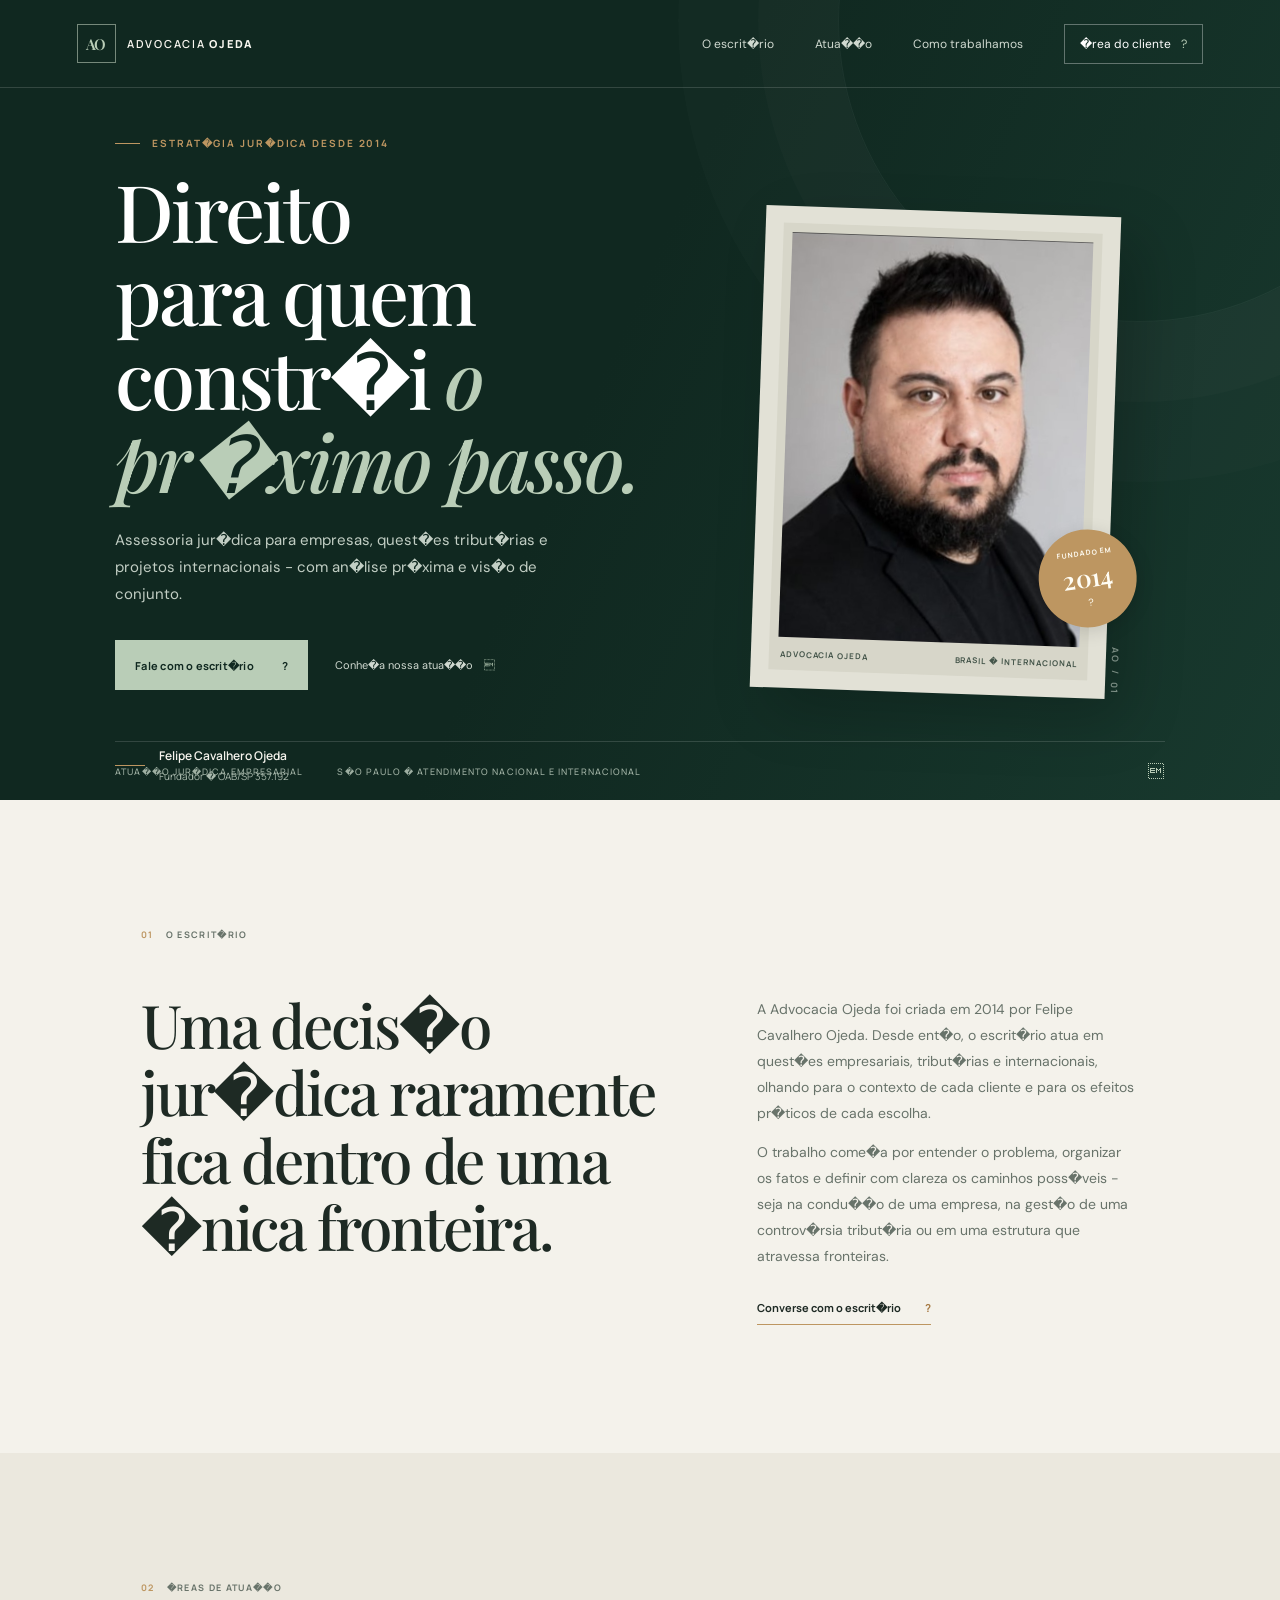
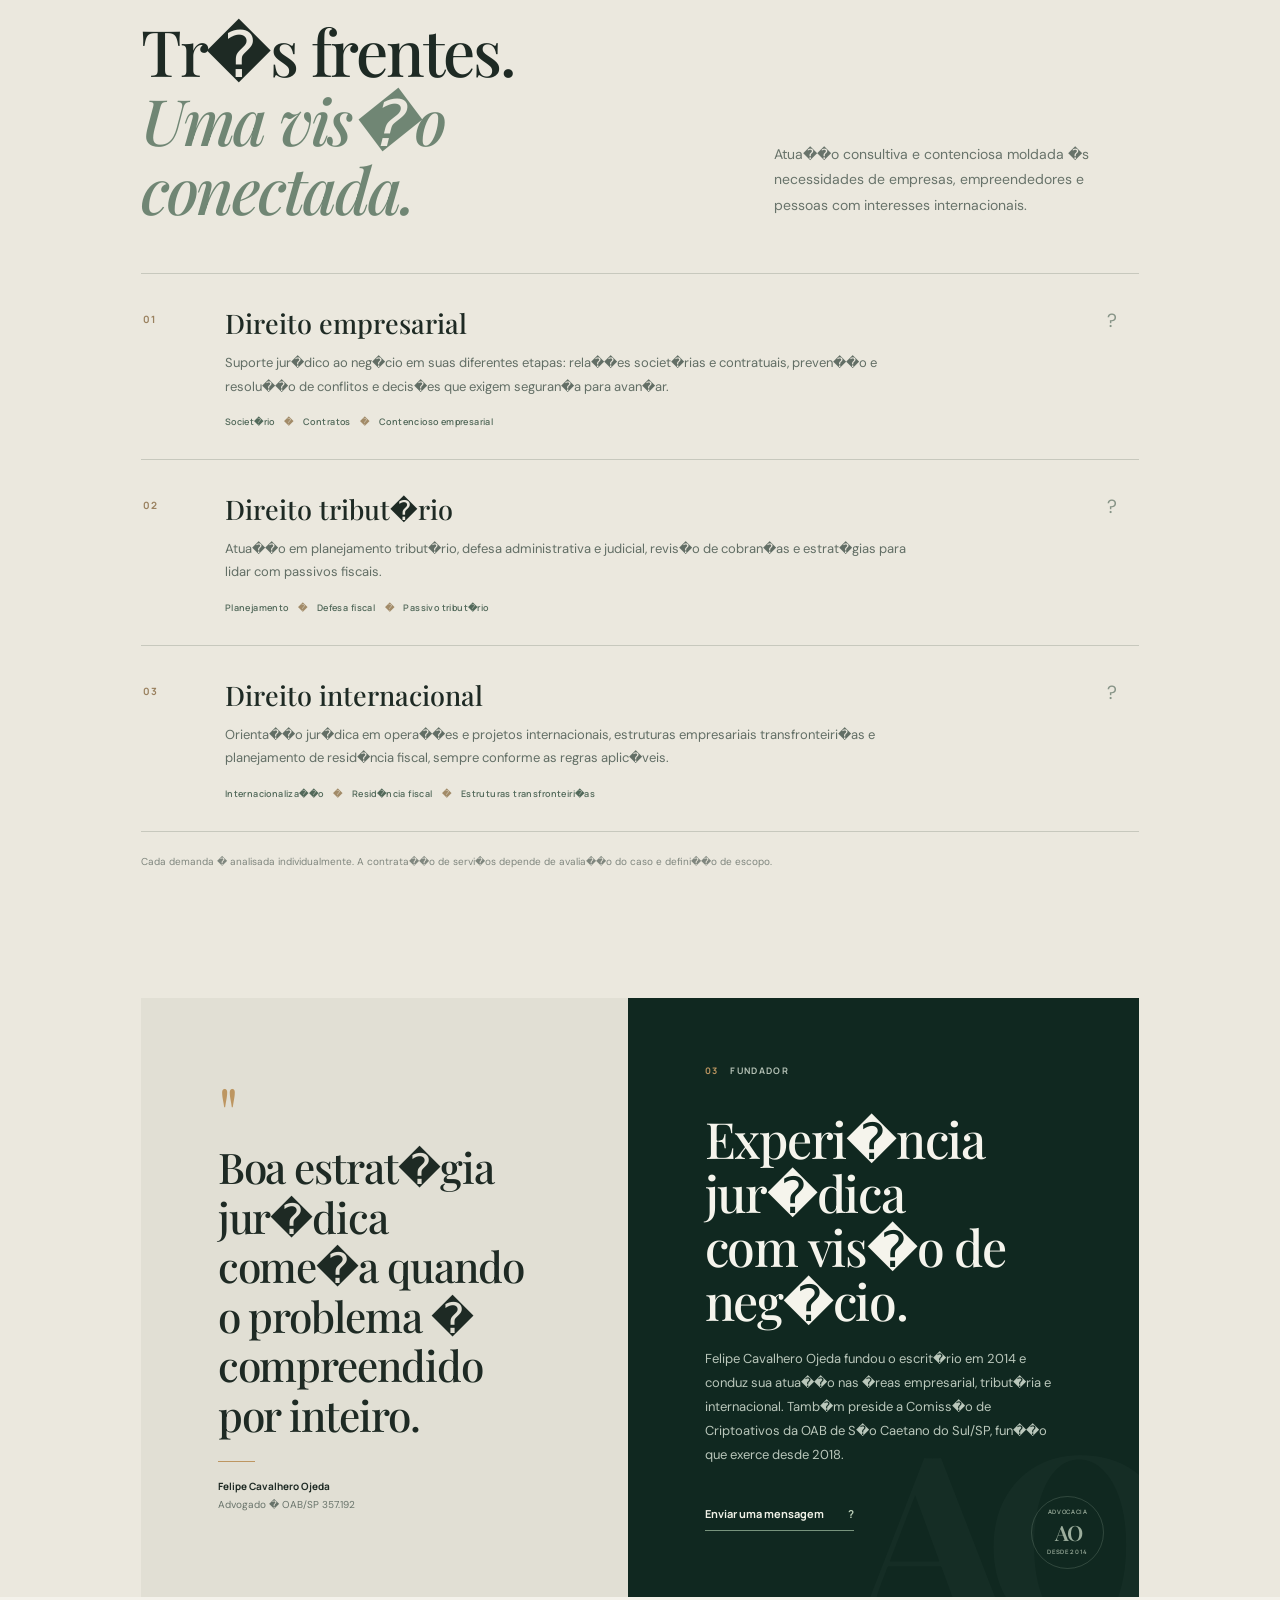
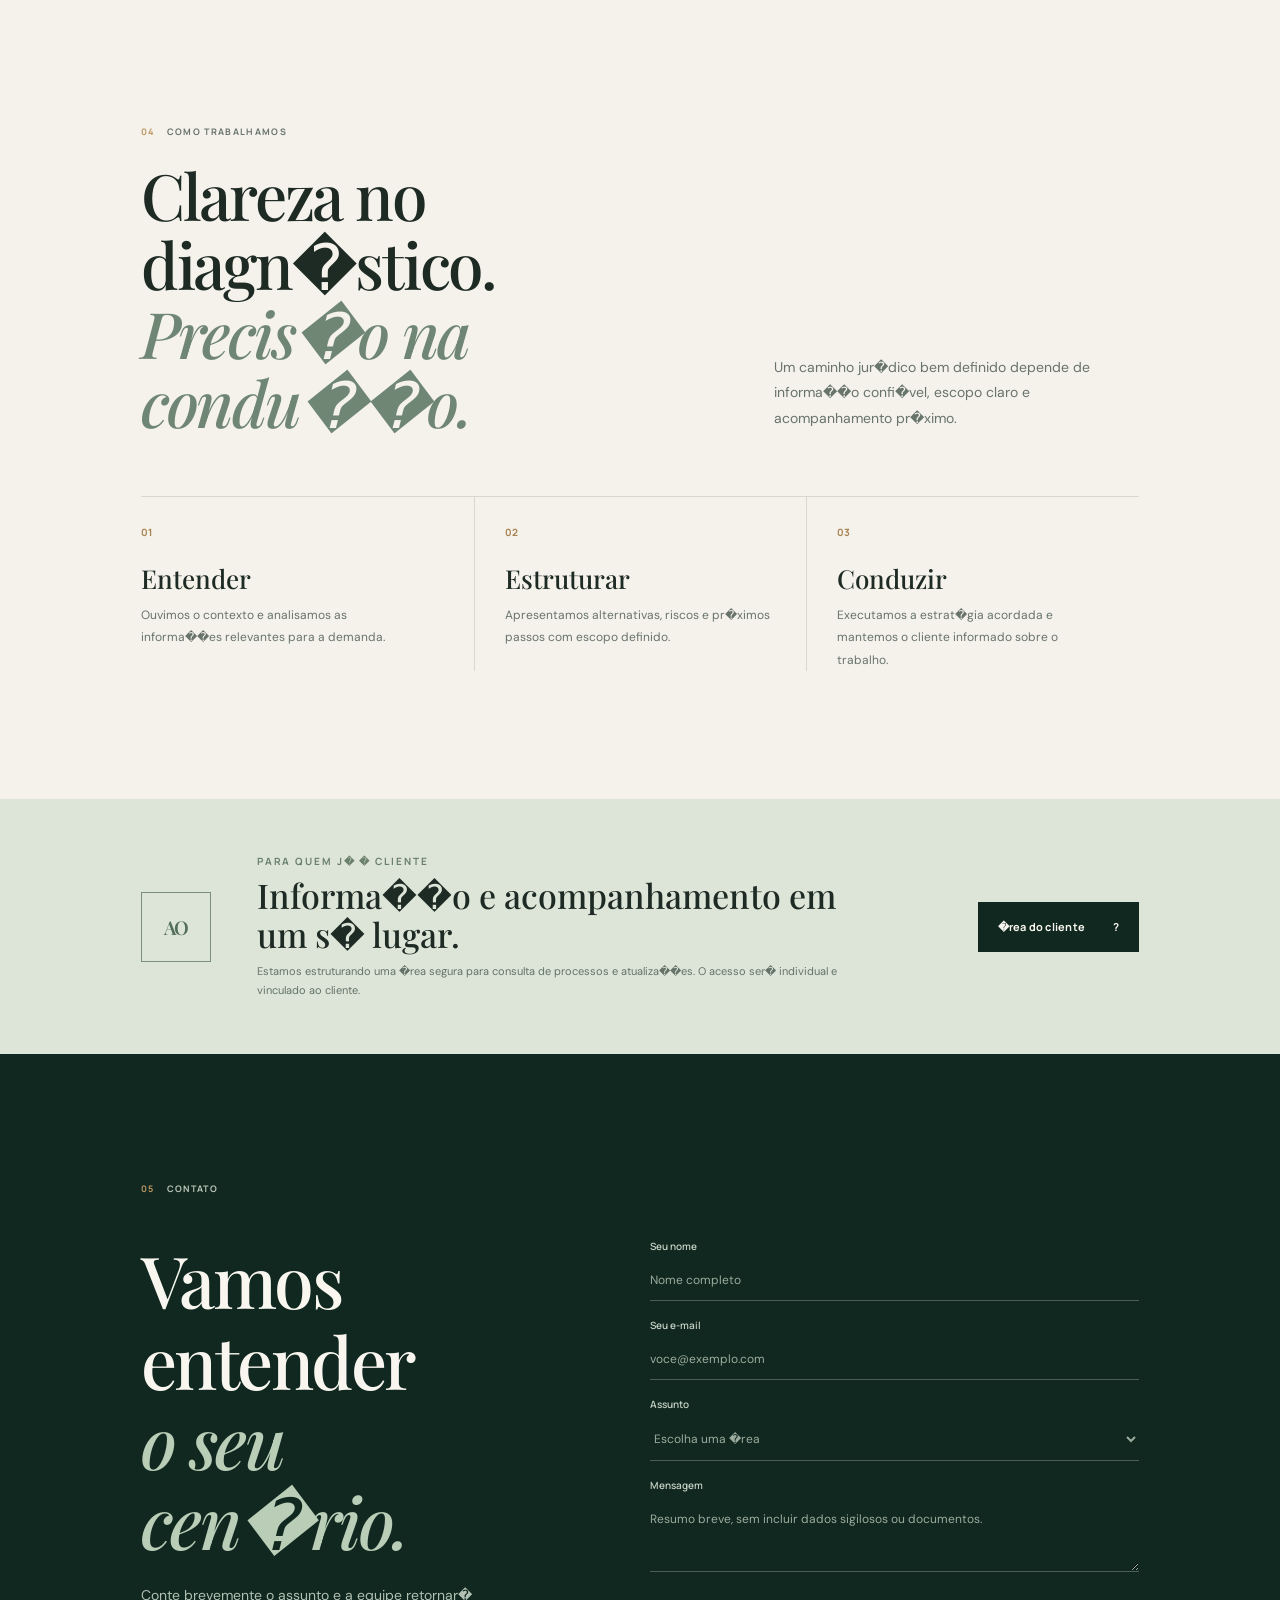
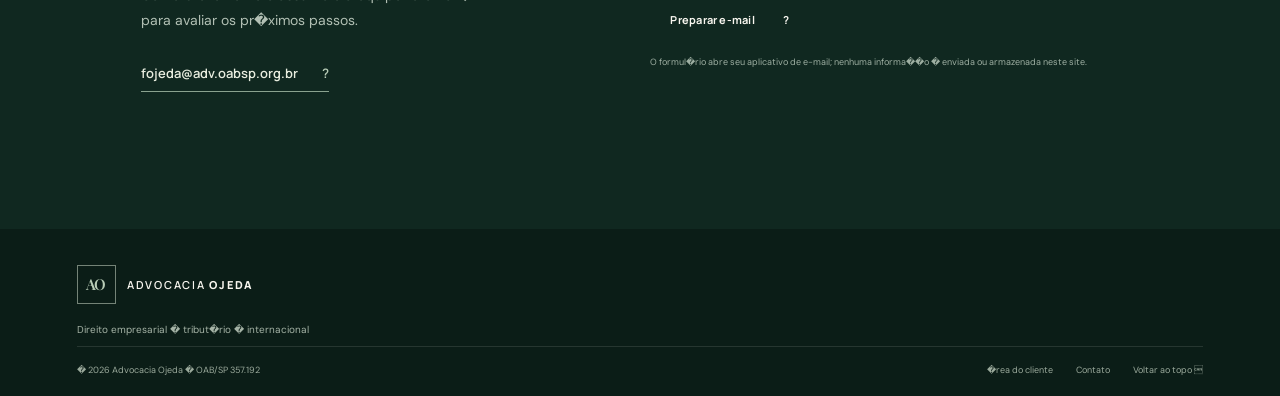
==== index.html @ 5b9ecb66 "Redesign Advocacia Ojeda website" ====
<!doctype html>
<html lang="pt-BR">
<head>
  <meta charset="utf-8">
  <meta name="viewport" content="width=device-width, initial-scale=1">
  <meta name="theme-color" content="#102820">
  <meta name="description" content="Advocacia Ojeda. Direito empresarial, tribut�rio e internacional. Escrit�rio fundado em 2014 por Felipe Cavalhero Ojeda.">
  <meta property="og:type" content="website">
  <meta property="og:title" content="Advocacia Ojeda | Direito para neg�cios e patrim�nio">
  <meta property="og:description" content="Atua��o jur�dica empresarial, tribut�ria e internacional desde 2014.">
  <title>Advocacia Ojeda | Direito para neg�cios e patrim�nio</title>
  <link rel="preconnect" href="https://fonts.googleapis.com">
  <link rel="preconnect" href="https://fonts.gstatic.com" crossorigin>
  <link href="https://fonts.googleapis.com/css2?family=DM+Sans:wght@400;500;600;700&family=Manrope:wght@400;500;600;700;800&family=Playfair+Display:wght@500;600;700&display=swap" rel="stylesheet">
  <link rel="stylesheet" href="styles.css">
</head>
<body>
  <a class="skip-link" href="#conteudo">Pular para o conte�do</a>
  <header class="site-header" id="topo">
    <a class="brand" href="#topo" aria-label="Advocacia Ojeda, in�cio">
      <span class="brand-mark" aria-hidden="true">AO</span>
      <span class="brand-name">ADVOCACIA <b>OJEDA</b></span>
    </a>
    <button class="menu-toggle" type="button" aria-expanded="false" aria-controls="menu-principal" aria-label="Abrir menu"><span></span><span></span></button>
    <nav class="main-nav" id="menu-principal" aria-label="Navega��o principal">
      <a href="#escritorio">O escrit�rio</a>
      <a href="#atuacao">Atua��o</a>
      <a href="#metodo">Como trabalhamos</a>
      <a class="nav-client" href="clientes.html">�rea do cliente <span aria-hidden="true">?</span></a>
    </nav>
  </header>

  <main id="conteudo">
    <section class="hero">
      <div class="hero-copy">
        <p class="eyebrow"><span></span> Estrat�gia jur�dica desde 2014</p>
        <h1>Direito para quem constr�i <em>o pr�ximo passo.</em></h1>
        <p class="hero-lead">Assessoria jur�dica para empresas, quest�es tribut�rias e projetos internacionais - com an�lise pr�xima e vis�o de conjunto.</p>
        <div class="hero-actions">
          <a class="button button-light" href="#contato">Fale com o escrit�rio <span aria-hidden="true">?</span></a>
          <a class="text-link" href="#atuacao">Conhe�a nossa atua��o <span aria-hidden="true"></span></a>
        </div>
        <div class="hero-signature"><span class="signature-line"></span><span>Felipe Cavalhero Ojeda <small>Fundador � OAB/SP 357.192</small></span></div>
      </div>
      <div class="hero-art" aria-label="Retrato de Felipe Cavalhero Ojeda">
        <div class="art-frame"><img src="foto.jpg" alt="Felipe Cavalhero Ojeda" fetchpriority="high"><div class="art-caption"><span>ADVOCACIA OJEDA</span><span>BRASIL � INTERNACIONAL</span></div></div>
        <div class="art-stamp" aria-hidden="true"><span>FUNDADO EM</span><strong>2014</strong><i>?</i></div>
        <div class="hero-index" aria-hidden="true">AO&nbsp; / &nbsp;01</div>
      </div>
      <div class="hero-bottom"><span>Atua��o jur�dica empresarial</span><span>S�o Paulo � Atendimento nacional e internacional</span><a href="#escritorio" aria-label="Descer para conhecer o escrit�rio"></a></div>
    </section>

    <section class="intro section" id="escritorio">
      <div class="section-kicker"><span>01</span><span>O escrit�rio</span></div>
      <div class="intro-body">
        <h2>Uma decis�o jur�dica raramente fica dentro de uma �nica fronteira.</h2>
        <div class="intro-text"><p>A Advocacia Ojeda foi criada em 2014 por Felipe Cavalhero Ojeda. Desde ent�o, o escrit�rio atua em quest�es empresariais, tribut�rias e internacionais, olhando para o contexto de cada cliente e para os efeitos pr�ticos de cada escolha.</p><p>O trabalho come�a por entender o problema, organizar os fatos e definir com clareza os caminhos poss�veis - seja na condu��o de uma empresa, na gest�o de uma controv�rsia tribut�ria ou em uma estrutura que atravessa fronteiras.</p><a class="underlined-link" href="#contato">Converse com o escrit�rio <span aria-hidden="true">?</span></a></div>
      </div>
    </section>

    <section class="practice section" id="atuacao">
      <div class="section-heading"><div><div class="section-kicker"><span>02</span><span>�reas de atua��o</span></div><h2>Tr�s frentes.<br><em>Uma vis�o conectada.</em></h2></div><p>Atua��o consultiva e contenciosa moldada �s necessidades de empresas, empreendedores e pessoas com interesses internacionais.</p></div>
      <div class="practice-list">
        <article class="practice-card"><span class="card-number">01</span><div class="card-main"><h3>Direito empresarial</h3><p>Suporte jur�dico ao neg�cio em suas diferentes etapas: rela��es societ�rias e contratuais, preven��o e resolu��o de conflitos e decis�es que exigem seguran�a para avan�ar.</p><span class="card-tags">Societ�rio <i>�</i> Contratos <i>�</i> Contencioso empresarial</span></div><span class="card-symbol" aria-hidden="true">?</span></article>
        <article class="practice-card"><span class="card-number">02</span><div class="card-main"><h3>Direito tribut�rio</h3><p>Atua��o em planejamento tribut�rio, defesa administrativa e judicial, revis�o de cobran�as e estrat�gias para lidar com passivos fiscais.</p><span class="card-tags">Planejamento <i>�</i> Defesa fiscal <i>�</i> Passivo tribut�rio</span></div><span class="card-symbol" aria-hidden="true">?</span></article>
        <article class="practice-card"><span class="card-number">03</span><div class="card-main"><h3>Direito internacional</h3><p>Orienta��o jur�dica em opera��es e projetos internacionais, estruturas empresariais transfronteiri�as e planejamento de resid�ncia fiscal, sempre conforme as regras aplic�veis.</p><span class="card-tags">Internacionaliza��o <i>�</i> Resid�ncia fiscal <i>�</i> Estruturas transfronteiri�as</span></div><span class="card-symbol" aria-hidden="true">?</span></article>
      </div>
      <p class="practice-note">Cada demanda � analisada individualmente. A contrata��o de servi�os depende de avalia��o do caso e defini��o de escopo.</p>
    </section>

    <section class="founder section" id="fundador">
      <div class="founder-grid"><div class="founder-quote"><span class="quote-mark" aria-hidden="true">"</span><blockquote>Boa estrat�gia jur�dica come�a quando o problema � compreendido por inteiro.</blockquote><span class="quote-rule"></span><p>Felipe Cavalhero Ojeda <small>Advogado � OAB/SP 357.192</small></p></div><div class="founder-info"><div class="section-kicker section-kicker-light"><span>03</span><span>Fundador</span></div><h2>Experi�ncia jur�dica<br>com vis�o de neg�cio.</h2><p>Felipe Cavalhero Ojeda fundou o escrit�rio em 2014 e conduz sua atua��o nas �reas empresarial, tribut�ria e internacional. Tamb�m preside a Comiss�o de Criptoativos da OAB de S�o Caetano do Sul/SP, fun��o que exerce desde 2018.</p><a class="underlined-link underlined-light" href="mailto:fojeda@adv.oabsp.org.br?subject=Contato%20-%20Advocacia%20Ojeda">Enviar uma mensagem <span aria-hidden="true">?</span></a><div class="founder-seal"><span>ADVOCACIA</span><b>AO</b><span>DESDE 2014</span></div></div></div>
    </section>

    <section class="approach section" id="metodo">
      <div class="section-heading approach-heading"><div><div class="section-kicker"><span>04</span><span>Como trabalhamos</span></div><h2>Clareza no diagn�stico.<br><em>Precis�o na condu��o.</em></h2></div><p>Um caminho jur�dico bem definido depende de informa��o confi�vel, escopo claro e acompanhamento pr�ximo.</p></div>
      <div class="steps"><article><span>01</span><h3>Entender</h3><p>Ouvimos o contexto e analisamos as informa��es relevantes para a demanda.</p></article><article><span>02</span><h3>Estruturar</h3><p>Apresentamos alternativas, riscos e pr�ximos passos com escopo definido.</p></article><article><span>03</span><h3>Conduzir</h3><p>Executamos a estrat�gia acordada e mantemos o cliente informado sobre o trabalho.</p></article></div>
    </section>

    <section class="client-band"><div class="client-band-mark" aria-hidden="true">AO</div><div><p class="eyebrow">Para quem j� � cliente</p><h2>Informa��o e acompanhamento em um s� lugar.</h2><p>Estamos estruturando uma �rea segura para consulta de processos e atualiza��es. O acesso ser� individual e vinculado ao cliente.</p></div><a class="button button-dark" href="clientes.html">�rea do cliente <span aria-hidden="true">?</span></a></section>

    <section class="contact section" id="contato">
      <div class="section-kicker"><span>05</span><span>Contato</span></div>
      <div class="contact-grid"><div><h2>Vamos entender<br><em>o seu cen�rio.</em></h2><p>Conte brevemente o assunto e a equipe retornar� para avaliar os pr�ximos passos.</p><a class="contact-email" href="mailto:fojeda@adv.oabsp.org.br">fojeda@adv.oabsp.org.br <span aria-hidden="true">?</span></a></div><form class="contact-form" id="contact-form"><label>Seu nome<input name="name" autocomplete="name" required placeholder="Nome completo"></label><label>Seu e-mail<input name="email" type="email" autocomplete="email" required placeholder="voce@exemplo.com"></label><label>Assunto<select name="subject" required><option value="" selected disabled>Escolha uma �rea</option><option>Direito empresarial</option><option>Direito tribut�rio</option><option>Direito internacional</option><option>Outro assunto</option></select></label><label>Mensagem<textarea name="message" rows="3" placeholder="Resumo breve, sem incluir dados sigilosos ou documentos."></textarea></label><button class="button button-dark" type="submit">Preparar e-mail <span aria-hidden="true">?</span></button><p class="form-note">O formul�rio abre seu aplicativo de e-mail; nenhuma informa��o � enviada ou armazenada neste site.</p><p class="form-feedback" id="form-feedback" role="status" aria-live="polite"></p></form></div>
    </section>
  </main>

  <footer class="site-footer"><a class="brand brand-footer" href="#topo"><span class="brand-mark" aria-hidden="true">AO</span><span class="brand-name">ADVOCACIA <b>OJEDA</b></span></a><p>Direito empresarial � tribut�rio � internacional</p><div class="footer-bottom"><span>� <span id="year">2026</span> Advocacia Ojeda � OAB/SP 357.192</span><a href="clientes.html">�rea do cliente</a><a href="mailto:fojeda@adv.oabsp.org.br">Contato</a><a href="#topo">Voltar ao topo </a></div></footer>
  <script src="script.js" defer></script>
</body>
</html>
---- styles.css ----
:root{--forest:#102820;--forest-2:#183c31;--mint:#b9cdb7;--paper:#f4f2eb;--cream:#ebe8de;--white:#fffefa;--ink:#1e2a24;--muted:#68736a;--line:#d8d8cc;--gold:#bd9661;--serif:"Playfair Display",Georgia,serif;--sans:"DM Sans",Arial,sans-serif;--display:Manrope,"DM Sans",Arial,sans-serif}*{box-sizing:border-box}html{scroll-behavior:smooth;scroll-padding-top:90px}body{margin:0;background:var(--paper);color:var(--ink);font-family:var(--sans);-webkit-font-smoothing:antialiased}a{color:inherit}.skip-link{position:absolute;left:-10000px;top:10px;background:#fff;padding:12px;z-index:20}.skip-link:focus{left:10px}.site-header{position:absolute;z-index:10;top:0;left:0;width:100%;height:88px;padding:0 clamp(22px,6vw,90px);display:flex;align-items:center;justify-content:space-between;color:#fff;border-bottom:1px solid #ffffff25}.brand{display:inline-flex;align-items:center;gap:11px;text-decoration:none}.brand-mark{width:39px;height:39px;display:grid;place-items:center;border:1px solid #d0ddcb88;color:var(--mint);font:600 15px var(--serif);letter-spacing:-2px;padding-right:2px}.brand-name{font:600 11px var(--display);letter-spacing:.16em;color:#f8f6ef}.brand-name b{font-weight:800}.main-nav{display:flex;align-items:center;gap:clamp(19px,3.2vw,48px);font-size:12px;color:#d0d9d0}.main-nav a{text-decoration:none;transition:color .2s}.main-nav a:hover{color:#fff}.main-nav .nav-client{border:1px solid #ffffff55;padding:11px 15px;color:#fff}.nav-client span{margin-left:7px;color:var(--mint)}.menu-toggle{display:none}.hero{position:relative;min-height:min(800px,100svh);height:760px;max-height:900px;display:grid;grid-template-columns:minmax(0,1.08fr) minmax(320px,.92fr);align-items:center;gap:4vw;padding:120px clamp(22px,9vw,145px) 94px;background:var(--forest);color:#fff;overflow:hidden}.hero:before{content:"";position:absolute;inset:0;background:linear-gradient(114deg,#102820 0%,#102820 47%,#18392e 100%)}.hero:after{content:"";position:absolute;width:600px;height:600px;right:-160px;top:-280px;border:1px solid #ffffff0d;border-radius:50%;box-shadow:0 0 0 80px #ffffff04,0 0 0 160px #ffffff03}.hero-copy,.hero-art{position:relative;z-index:1}.hero-copy{max-width:650px;padding-top:16px}.eyebrow{margin:0 0 19px;color:var(--gold);font:700 10px var(--display);letter-spacing:.19em;text-transform:uppercase}.hero .eyebrow{display:flex;align-items:center;gap:12px}.hero .eyebrow span{width:25px;height:1px;background:var(--gold)}h1,h2,h3,p{margin-top:0}.hero h1{max-width:720px;margin-bottom:25px;font:500 clamp(48px,6.2vw,84px)/1.05 var(--serif);letter-spacing:-.035em;text-wrap:balance}.hero h1 em,.section-heading h2 em,.contact h2 em{color:var(--mint);font-weight:500}.hero-lead{max-width:475px;color:#c2cec4;font-size:15px;line-height:1.8}.hero-actions{display:flex;align-items:center;gap:27px;margin-top:32px}.button{display:inline-flex;align-items:center;justify-content:center;gap:28px;min-height:50px;padding:0 20px;border:0;text-decoration:none;font:700 11px var(--display);letter-spacing:.02em;transition:transform .2s,background .2s}.button:hover{transform:translateY(-2px)}.button-light{background:var(--mint);color:var(--forest)}.button-light:hover{background:#d0decc}.text-link{font-size:11px;text-decoration:none;color:#d0d9d0}.text-link span{margin-left:8px;color:var(--mint)}.hero-signature{display:flex;align-items:center;gap:14px;margin-top:57px;color:#f7f5ee;font:600 12px var(--display)}.signature-line{width:30px;height:1px;background:var(--gold)}.hero-signature small{display:block;margin-top:5px;color:#aab9ad;font-size:10px;font-weight:400}.hero-art{justify-self:center;width:min(100%,355px);padding:17px 18px 18px;background:#e2e1d6;transform:rotate(2deg);box-shadow:20px 22px 60px #0003}.art-frame{position:relative;background:#d7d6c9;padding:9px}.art-frame img{display:block;width:100%;height:405px;object-fit:cover;object-position:center top;filter:saturate(.75)}.art-caption{display:flex;justify-content:space-between;gap:10px;padding:11px 2px 2px;color:#44554a;font:700 8px var(--display);letter-spacing:.12em}.art-stamp{position:absolute;right:-28px;bottom:71px;width:98px;height:98px;display:flex;flex-direction:column;justify-content:center;align-items:center;gap:3px;background:var(--gold);color:#fffdf4;border-radius:50%;transform:rotate(-10deg);box-shadow:0 4px 18px #0002}.art-stamp span{font:700 7px var(--display);letter-spacing:.14em}.art-stamp strong{font:600 25px var(--serif)}.art-stamp i{font-style:normal;font-size:10px}.hero-index{position:absolute;bottom:22px;right:-33px;color:#d6dfd588;font:700 9px var(--display);letter-spacing:.15em;transform:rotate(90deg)}.hero-bottom{position:absolute;bottom:0;left:clamp(22px,9vw,145px);right:clamp(22px,9vw,145px);height:59px;display:flex;align-items:center;gap:34px;border-top:1px solid #ffffff24;color:#9eafa2;font:500 9px var(--display);letter-spacing:.12em;text-transform:uppercase}.hero-bottom a{margin-left:auto;color:var(--mint);font-size:16px;text-decoration:none}.section{padding:clamp(76px,10vw,145px) clamp(22px,11vw,175px)}.intro{background:var(--paper)}.section-kicker{display:flex;align-items:center;gap:12px;color:var(--muted);font:700 9px var(--display);letter-spacing:.15em;text-transform:uppercase}.section-kicker span:first-child{color:var(--gold)}.intro-body{display:grid;grid-template-columns:1.15fr .85fr;gap:10%;margin-top:50px}.intro h2,.contact h2{max-width:630px;margin:0;font:500 clamp(38px,4.7vw,62px)/1.12 var(--serif);letter-spacing:-.035em}.intro-text{padding-top:6px}.intro-text p,.section-heading>p,.founder-info>p,.approach .steps p,.contact-grid>div>p{color:var(--muted);font-size:14px;line-height:1.85}.underlined-link{display:inline-flex;gap:24px;align-items:center;margin-top:16px;padding-bottom:9px;border-bottom:1px solid var(--gold);font:700 11px var(--display);text-decoration:none}.underlined-link span{color:#a67a43}.practice{background:var(--cream)}.section-heading{display:flex;justify-content:space-between;align-items:end;gap:50px;margin-bottom:50px}.section-heading h2{margin:22px 0 0;font:500 clamp(42px,5vw,68px)/1.08 var(--serif);letter-spacing:-.035em}.section-heading h2 em{color:#708674}.section-heading>p{max-width:365px;margin:0 0 4px}.practice-list{border-top:1px solid #c7c8bd}.practice-card{display:grid;grid-template-columns:60px minmax(0,1fr) 30px;align-items:start;gap:22px;padding:31px 2px;border-bottom:1px solid #c7c8bd}.card-number{padding-top:7px;color:#9a815f;font:700 10px var(--display);letter-spacing:.08em}.card-main h3{margin:0 0 10px;font:500 27px var(--serif)}.card-main p{max-width:690px;margin:0;color:#626e65;font-size:13px;line-height:1.8}.card-tags{display:block;margin-top:17px;color:#52695a;font:600 9px var(--display);letter-spacing:.045em}.card-tags i{margin:0 7px;color:#a28b68;font-style:normal}.card-symbol{padding-top:3px;color:#879487;font-size:19px}.practice-note{margin:22px 0 0;color:#7f867e;font-size:10px;line-height:1.6}.founder{padding-top:0;padding-bottom:0;background:var(--cream)}.founder-grid{display:grid;grid-template-columns:1fr 1.05fr;min-height:530px;background:var(--forest)}.founder-quote{position:relative;display:flex;flex-direction:column;justify-content:center;padding:72px clamp(30px,6vw,95px);background:#e1dfd4}.quote-mark{height:45px;color:var(--gold);font:70px/.8 var(--serif)}.founder-quote blockquote{max-width:450px;margin:14px 0 22px;font:500 clamp(28px,3.3vw,44px)/1.17 var(--serif);letter-spacing:-.025em}.quote-rule{width:37px;height:1px;background:var(--gold);margin-bottom:17px}.founder-quote p{margin:0;font:700 10px var(--display)}.founder-quote small{display:block;margin-top:5px;color:var(--muted);font:400 10px var(--sans)}.founder-info{position:relative;overflow:hidden;padding:66px clamp(30px,6vw,83px);color:#f5f4ec}.founder-info:after{content:"AO";position:absolute;right:-8px;bottom:-96px;color:#ffffff06;font:700 245px var(--serif);letter-spacing:-.12em}.section-kicker-light{color:#b3c0b4}.founder-info h2{position:relative;z-index:1;margin:35px 0 19px;font:500 clamp(34px,4vw,50px)/1.08 var(--serif);letter-spacing:-.025em}.founder-info>p{position:relative;z-index:1;max-width:430px;margin-bottom:23px;color:#bac7bb;font-size:13px}.underlined-light{position:relative;z-index:1;color:#f1f2e8;border-bottom-color:#78947d}.underlined-light span{color:var(--mint)}.founder-seal{position:absolute;right:35px;bottom:28px;z-index:1;width:73px;height:73px;border:1px solid #b4c5b333;border-radius:50%;display:flex;flex-direction:column;justify-content:center;align-items:center;gap:2px;color:#9cae9d;font:600 6px var(--display);letter-spacing:.11em}.founder-seal b{font:600 21px var(--serif);letter-spacing:-2px}.approach{background:var(--paper)}.approach-heading{margin-bottom:60px}.steps{display:grid;grid-template-columns:repeat(3,1fr);border-top:1px solid var(--line)}.steps article{padding:23px 30px 0 0}.steps article+article{padding-left:30px;border-left:1px solid var(--line)}.steps article>span{color:#a7814e;font:700 10px var(--display)}.steps h3{margin:20px 0 8px;font:500 26px var(--serif)}.steps p{max-width:270px;margin:0;font-size:12px!important}.client-band{display:grid;grid-template-columns:88px 1fr auto;align-items:center;gap:28px;padding:55px clamp(22px,11vw,175px);background:#dce5d8}.client-band-mark{width:70px;height:70px;display:grid;place-items:center;border:1px solid #78907b;color:#526d58;font:600 19px var(--serif);letter-spacing:-2px}.client-band .eyebrow{margin-bottom:8px;color:#6b806c}.client-band h2{max-width:620px;margin:0 0 8px;font:500 clamp(23px,3vw,34px)/1.15 var(--serif)}.client-band>div:nth-child(2)>p:last-child{max-width:620px;margin:0;color:#647268;font-size:11px;line-height:1.7}.button-dark{background:var(--forest);color:#f8f6ef}.button-dark:hover{background:#234536}.contact{background:var(--forest);color:#f8f6ef}.contact>.section-kicker{color:#bdc7ba}.contact-grid{display:grid;grid-template-columns:.9fr 1.1fr;gap:11%;margin-top:44px}.contact h2{font-size:clamp(46px,5.6vw,72px)}.contact h2 em{color:var(--mint)}.contact-grid>div>p{max-width:340px;margin:22px 0 28px;color:#b2c0b4}.contact-email{display:inline-flex;align-items:center;gap:24px;padding-bottom:9px;border-bottom:1px solid #8aa28f;color:#e8eddf;font:600 13px var(--display);text-decoration:none}.contact-email span{color:var(--mint)}.contact-form{display:flex;flex-direction:column;gap:17px}.contact-form label{display:grid;gap:7px;color:#c5d0c4;font:600 10px var(--display)}.contact-form input,.contact-form select,.contact-form textarea{width:100%;padding:12px 0;border:0;border-bottom:1px solid #ffffff40;border-radius:0;outline:0;background:transparent;color:#fff;font:400 12px var(--sans)}.contact-form input:focus,.contact-form select:focus,.contact-form textarea:focus{border-bottom-color:var(--mint)}.contact-form input::placeholder,.contact-form textarea::placeholder{color:#9bac9e}.contact-form select{color:#9bac9e}.contact-form select option{background:var(--forest);color:#fff}.contact-form textarea{resize:vertical}.contact-form .button{align-self:start;margin-top:5px}.form-note{max-width:440px;margin:-6px 0 0;color:#9eafa2;font-size:9px;line-height:1.6}.form-feedback{min-height:14px;margin:0;color:var(--mint);font-size:10px}.site-footer{padding:36px clamp(22px,6vw,90px) 20px;background:#0b1d17;color:#d4ddd3}.brand-footer{margin-bottom:19px}.site-footer>p{color:#a5b3a6;font-size:10px}.footer-bottom{display:flex;flex-wrap:wrap;gap:23px;padding-top:17px;border-top:1px solid #ffffff1c;color:#9baa9c;font-size:9px}.footer-bottom span{margin-right:auto}.footer-bottom a{text-decoration:none}.footer-bottom a:hover{color:#fff}.portal-page{min-height:100vh;background:var(--paper)}.portal-header{position:relative;background:var(--forest);border:0}.portal-back{color:#d8e1d6;font-size:11px;text-decoration:none}.portal-main{min-height:calc(100vh - 88px);display:flex;flex-direction:column;align-items:center;justify-content:center;padding:50px 20px 28px}.portal-card{width:min(100%,570px);padding:clamp(28px,6vw,56px);background:var(--white);border:1px solid var(--line);box-shadow:0 20px 55px #1b2b1e0c}.portal-emblem{width:47px;height:47px;display:grid;place-items:center;margin-bottom:34px;background:var(--forest);color:var(--mint);font:600 16px var(--serif);letter-spacing:-2px}.portal-card .eyebrow{margin-bottom:10px}.portal-card h1{margin:0 0 14px;font:500 clamp(37px,5vw,53px)/1.1 var(--serif);letter-spacing:-.03em}.portal-lead{margin:0;color:var(--muted);font-size:13px;line-height:1.8}.portal-status{display:flex;gap:14px;margin:28px 0 24px;padding:18px;background:#eef1e8}.status-dot{flex:none;width:9px;height:9px;margin-top:4px;border-radius:50%;background:#859a72}.portal-status strong{font:700 11px var(--display)}.portal-status p{margin:6px 0 0;color:#69766b;font-size:11px;line-height:1.65}.portal-contact{width:100%}.portal-privacy{margin:18px 0 0;color:#798278;font-size:10px;line-height:1.65}.portal-footer{margin:22px 0 0;color:#7b857d;font-size:10px}.portal-footer span{padding:0 6px;color:#ad8d61}
@media(max-width:900px){.hero{grid-template-columns:1.1fr .9fr;padding-left:7vw;padding-right:7vw}.hero-bottom{left:7vw;right:7vw}.hero-art{width:min(100%,310px)}.art-frame img{height:355px}.section{padding-left:8vw;padding-right:8vw}.client-band{padding-left:8vw;padding-right:8vw;grid-template-columns:65px 1fr auto;gap:20px}.client-band-mark{width:56px;height:56px}.founder-grid{grid-template-columns:1fr 1fr}.contact-grid{gap:7%}}
@media(max-width:650px){.site-header{height:72px;padding:0 21px}.brand-mark{width:35px;height:35px}.brand-name{font-size:10px}.menu-toggle{display:flex;width:42px;height:42px;flex-direction:column;justify-content:center;gap:6px;align-items:center;border:1px solid #ffffff50;background:transparent}.menu-toggle span{width:16px;height:1px;background:#f7f5ef}.main-nav{position:absolute;top:72px;left:0;right:0;display:none;flex-direction:column;align-items:stretch;gap:0;padding:8px 21px 18px;background:var(--forest);border-top:1px solid #ffffff1a}.main-nav.is-open{display:flex}.main-nav a{padding:13px 0}.main-nav .nav-client{margin-top:5px;padding:12px}.hero{height:auto;min-height:0;grid-template-columns:1fr;padding:117px 24px 84px;gap:45px}.hero h1{font-size:clamp(48px,13vw,70px)}.hero-lead{font-size:14px}.hero-actions{flex-wrap:wrap;gap:18px}.hero-signature{margin-top:35px}.hero-art{width:min(77%,310px);justify-self:center;margin:0 16px 0 0}.art-frame img{height:350px}.art-stamp{right:-28px;width:83px;height:83px}.hero-index{right:-27px}.hero-bottom{left:24px;right:24px;height:49px;gap:10px;font-size:7px;letter-spacing:.08em}.hero-bottom span:nth-child(2){margin-left:auto;text-align:right;max-width:145px}.section{padding:76px 24px}.intro-body{grid-template-columns:1fr;gap:23px;margin-top:32px}.intro h2,.contact h2{font-size:45px}.section-heading{display:block;margin-bottom:33px}.section-heading h2{font-size:48px}.section-heading>p{margin-top:20px;font-size:13px}.practice-card{grid-template-columns:28px minmax(0,1fr) 18px;gap:11px;padding:25px 0}.card-main h3{font-size:23px}.card-main p{font-size:12px}.card-tags{font-size:8px;line-height:1.8}.founder{padding:0}.founder-grid{grid-template-columns:1fr}.founder-quote{min-height:340px;padding:50px 34px}.founder-info{min-height:365px;padding:48px 34px}.founder-info h2{margin-top:28px;font-size:42px}.approach-heading{margin-bottom:35px}.steps{grid-template-columns:1fr}.steps article,.steps article+article{padding:18px 0 20px;border-left:0;border-bottom:1px solid var(--line)}.steps h3{margin:9px 0 6px;font-size:24px}.steps p{max-width:none}.client-band{grid-template-columns:48px 1fr;padding:32px 24px;gap:16px}.client-band-mark{width:44px;height:44px;font-size:14px}.client-band h2{font-size:26px}.client-band>div:nth-child(2)>p:last-child{font-size:10px}.client-band>.button{grid-column:1/-1;justify-self:start;margin-left:64px}.contact-grid{grid-template-columns:1fr;gap:40px;margin-top:33px}.contact h2{font-size:54px}.footer-bottom{gap:15px}.footer-bottom span{width:100%}.portal-header{padding:0 20px}.portal-main{min-height:calc(100vh - 72px);padding:38px 18px 20px}.portal-card{padding:30px 24px}.portal-footer{text-align:center;font-size:9px}}
@media(prefers-reduced-motion:reduce){html{scroll-behavior:auto}*,*:before,*:after{transition:none!important}}
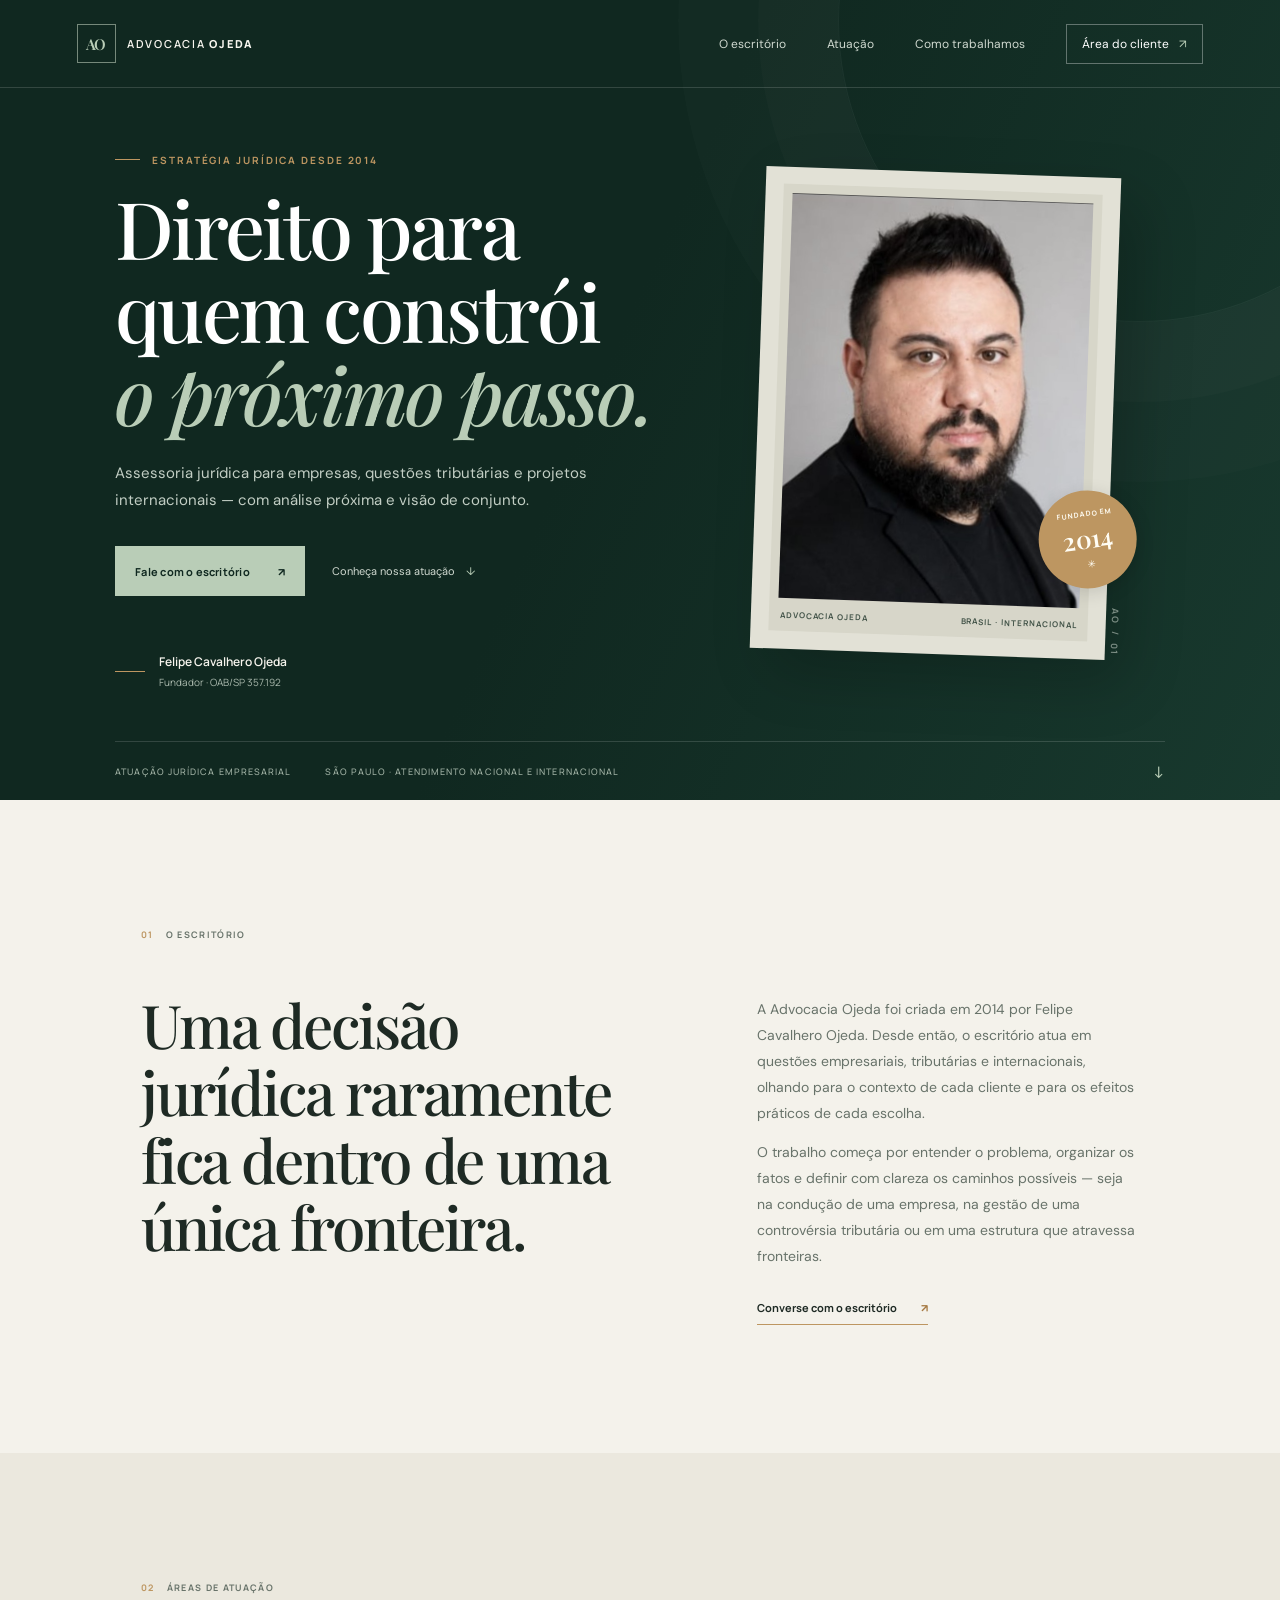
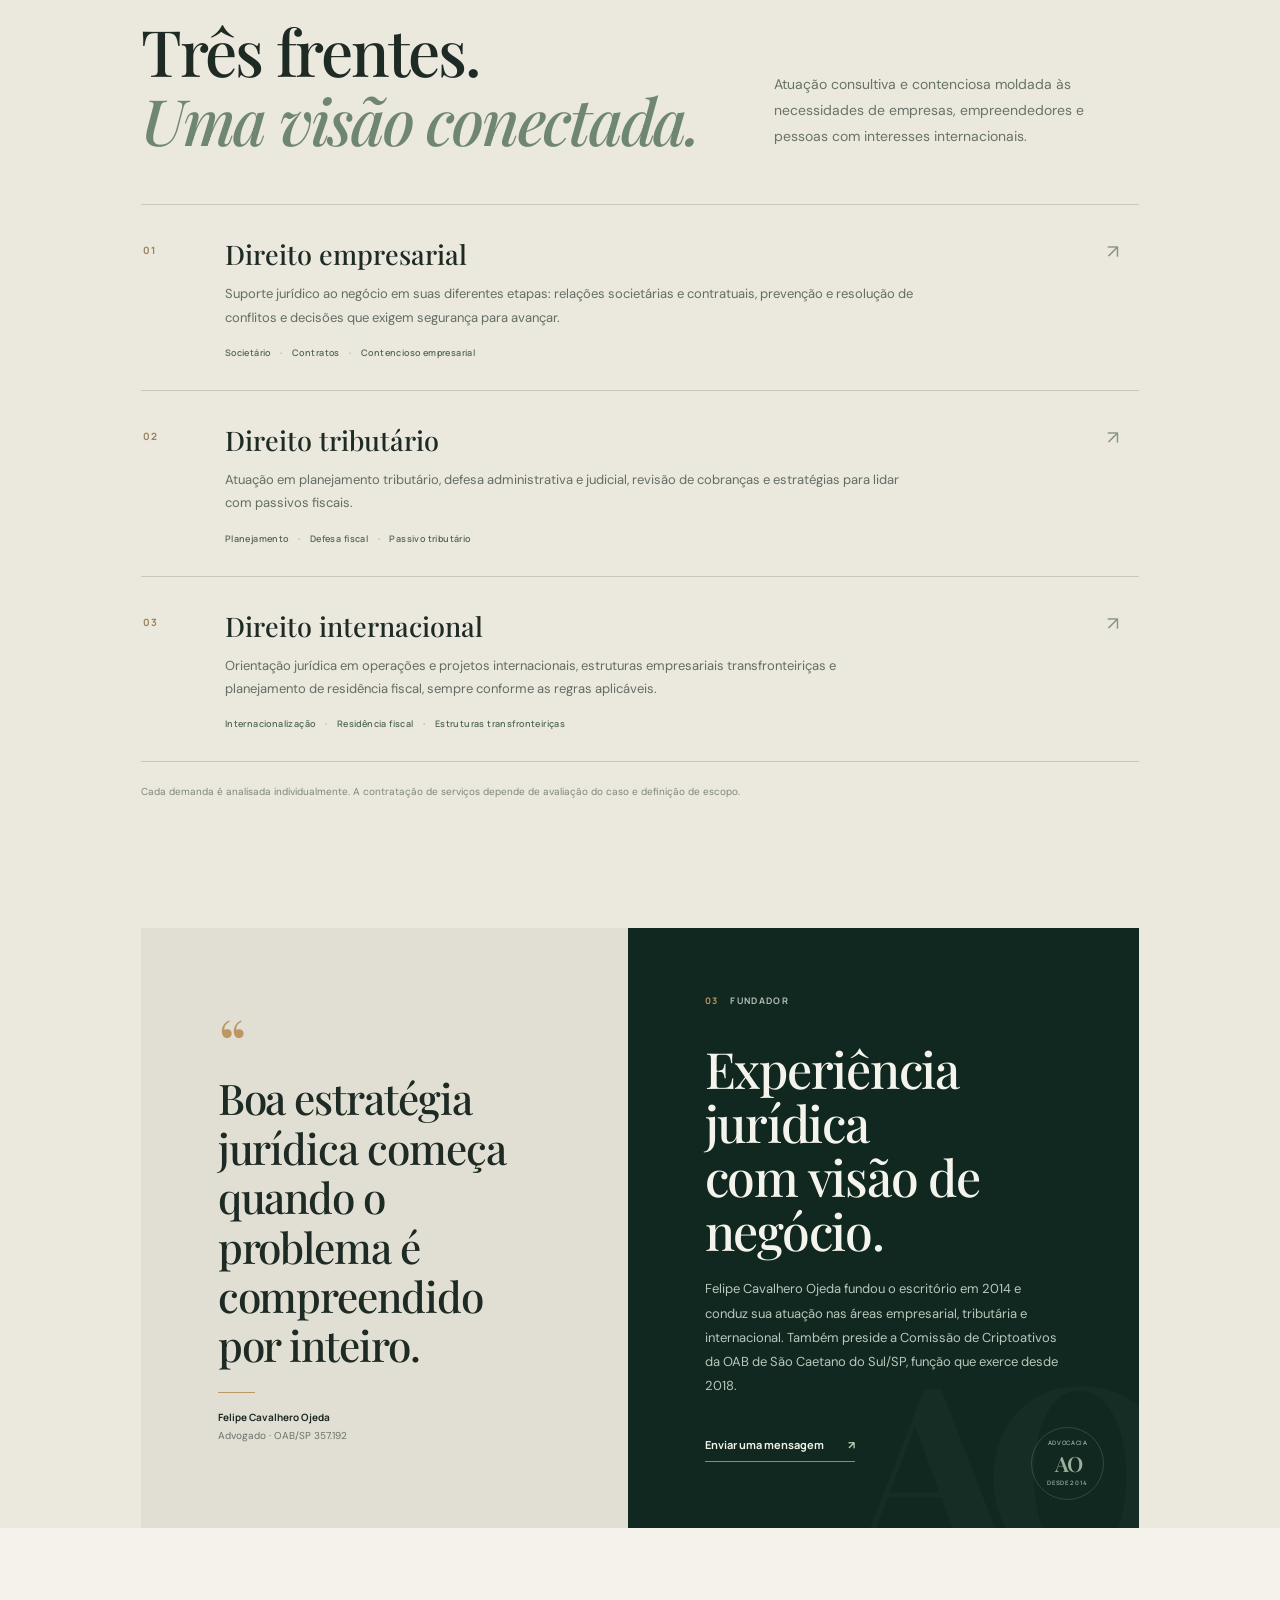
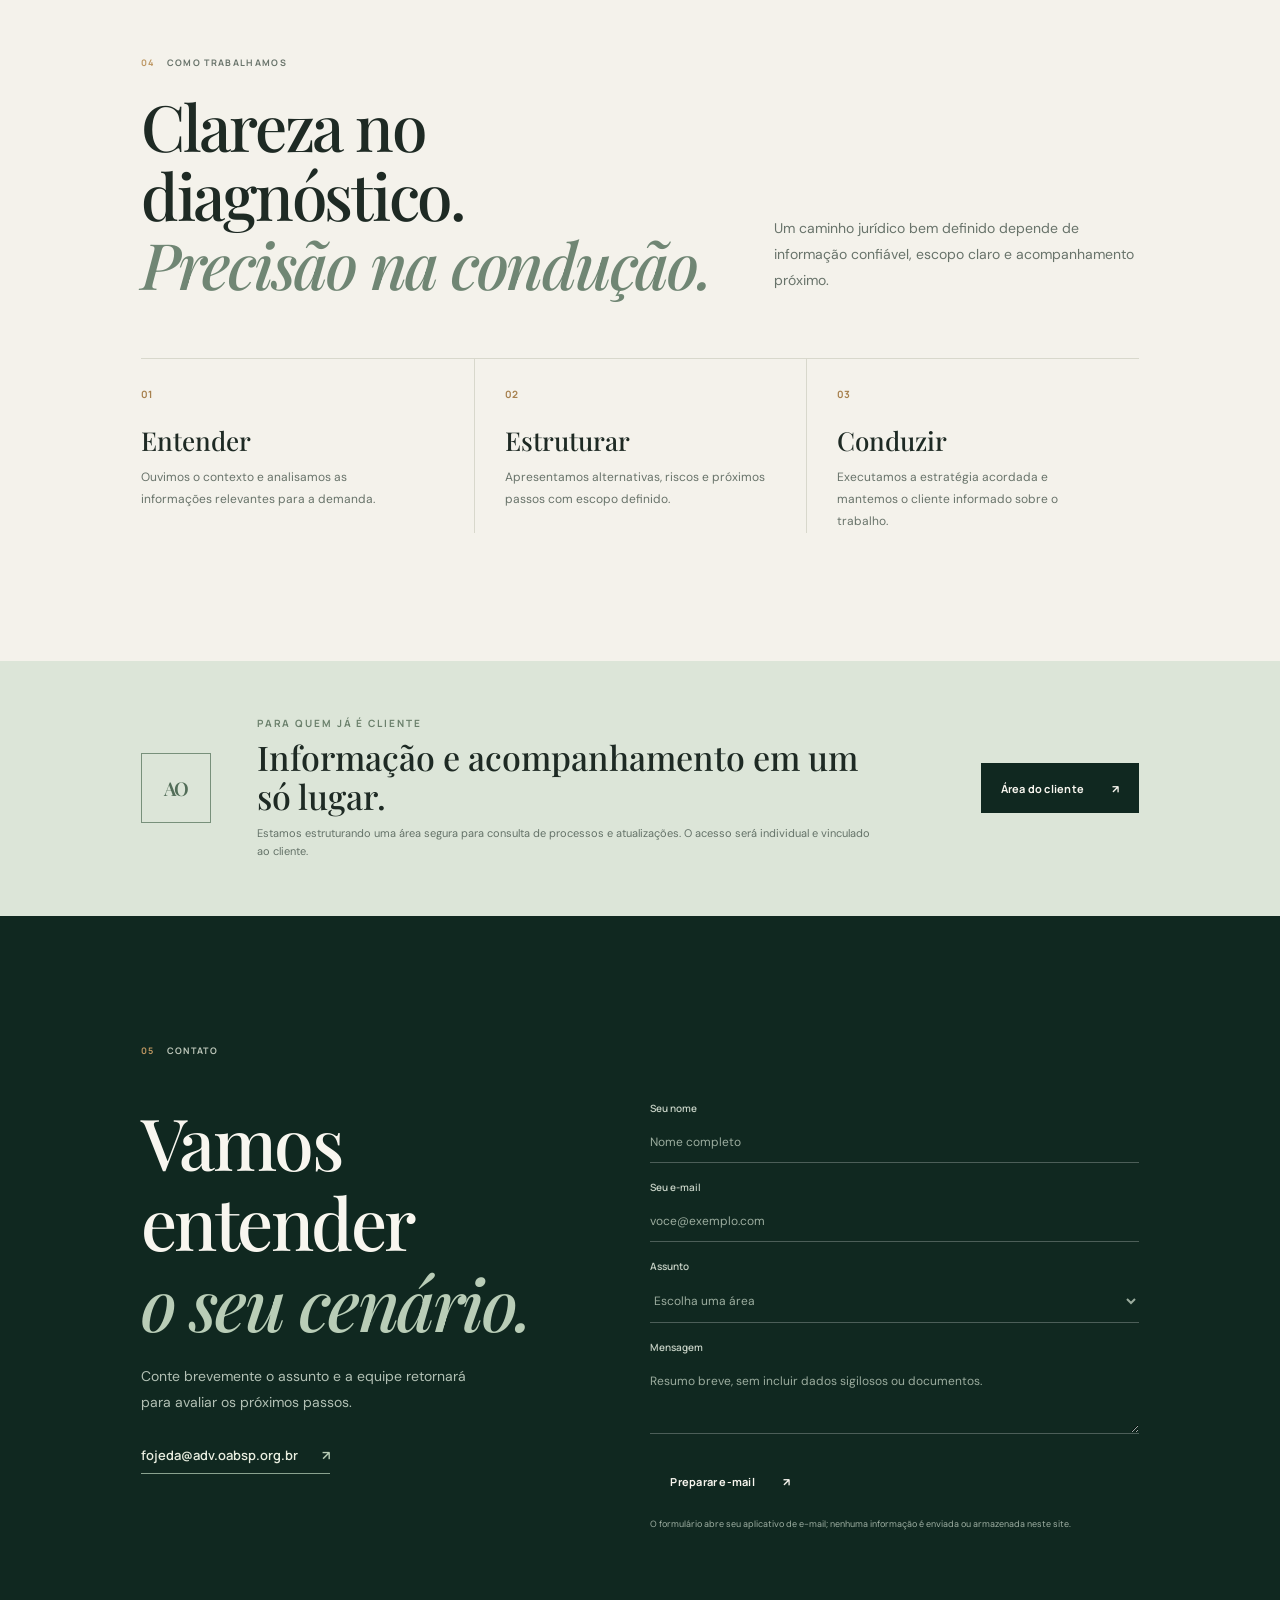
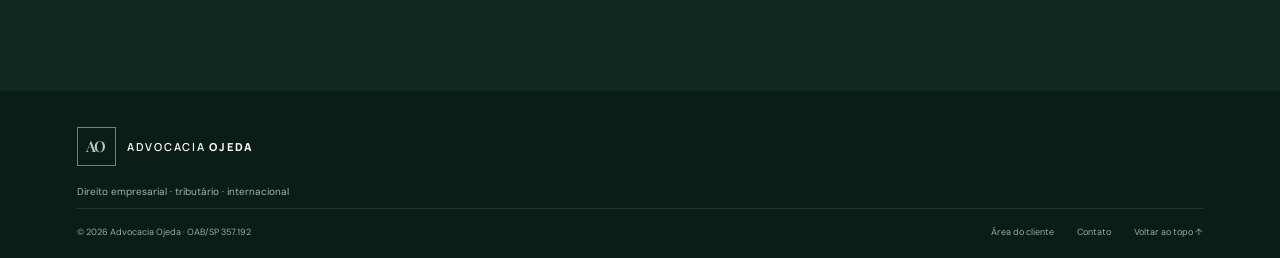
==== commit fae0d937: "Correct UTF-8 encoding in home page" ====
--- a/index.html
+++ b/index.html
@@ -4,89 +4,88 @@
   <meta charset="utf-8">
   <meta name="viewport" content="width=device-width, initial-scale=1">
   <meta name="theme-color" content="#102820">
-  <meta name="description" content="Advocacia Ojeda. Direito empresarial, tribut�rio e internacional. Escrit�rio fundado em 2014 por Felipe Cavalhero Ojeda.">
+  <meta name="description" content="Advocacia Ojeda. Direito empresarial, tributário e internacional. Escritório fundado em 2014 por Felipe Cavalhero Ojeda.">
   <meta property="og:type" content="website">
-  <meta property="og:title" content="Advocacia Ojeda | Direito para neg�cios e patrim�nio">
-  <meta property="og:description" content="Atua��o jur�dica empresarial, tribut�ria e internacional desde 2014.">
-  <title>Advocacia Ojeda | Direito para neg�cios e patrim�nio</title>
+  <meta property="og:title" content="Advocacia Ojeda | Direito para negócios e patrimônio">
+  <meta property="og:description" content="Atuação jurídica empresarial, tributária e internacional desde 2014.">
+  <title>Advocacia Ojeda | Direito para negócios e patrimônio</title>
   <link rel="preconnect" href="https://fonts.googleapis.com">
   <link rel="preconnect" href="https://fonts.gstatic.com" crossorigin>
   <link href="https://fonts.googleapis.com/css2?family=DM+Sans:wght@400;500;600;700&family=Manrope:wght@400;500;600;700;800&family=Playfair+Display:wght@500;600;700&display=swap" rel="stylesheet">
   <link rel="stylesheet" href="styles.css">
 </head>
 <body>
-  <a class="skip-link" href="#conteudo">Pular para o conte�do</a>
+  <a class="skip-link" href="#conteudo">Pular para o conteúdo</a>
   <header class="site-header" id="topo">
-    <a class="brand" href="#topo" aria-label="Advocacia Ojeda, in�cio">
+    <a class="brand" href="#topo" aria-label="Advocacia Ojeda, início">
       <span class="brand-mark" aria-hidden="true">AO</span>
       <span class="brand-name">ADVOCACIA <b>OJEDA</b></span>
     </a>
     <button class="menu-toggle" type="button" aria-expanded="false" aria-controls="menu-principal" aria-label="Abrir menu"><span></span><span></span></button>
-    <nav class="main-nav" id="menu-principal" aria-label="Navega��o principal">
-      <a href="#escritorio">O escrit�rio</a>
-      <a href="#atuacao">Atua��o</a>
+    <nav class="main-nav" id="menu-principal" aria-label="Navegação principal">
+      <a href="#escritorio">O escritório</a>
+      <a href="#atuacao">Atuação</a>
       <a href="#metodo">Como trabalhamos</a>
-      <a class="nav-client" href="clientes.html">�rea do cliente <span aria-hidden="true">?</span></a>
+      <a class="nav-client" href="clientes.html">Área do cliente <span aria-hidden="true">↗</span></a>
     </nav>
   </header>
 
   <main id="conteudo">
     <section class="hero">
       <div class="hero-copy">
-        <p class="eyebrow"><span></span> Estrat�gia jur�dica desde 2014</p>
-        <h1>Direito para quem constr�i <em>o pr�ximo passo.</em></h1>
-        <p class="hero-lead">Assessoria jur�dica para empresas, quest�es tribut�rias e projetos internacionais - com an�lise pr�xima e vis�o de conjunto.</p>
+        <p class="eyebrow"><span></span> Estratégia jurídica desde 2014</p>
+        <h1>Direito para quem constrói <em>o próximo passo.</em></h1>
+        <p class="hero-lead">Assessoria jurídica para empresas, questões tributárias e projetos internacionais — com análise próxima e visão de conjunto.</p>
         <div class="hero-actions">
-          <a class="button button-light" href="#contato">Fale com o escrit�rio <span aria-hidden="true">?</span></a>
-          <a class="text-link" href="#atuacao">Conhe�a nossa atua��o <span aria-hidden="true"></span></a>
+          <a class="button button-light" href="#contato">Fale com o escritório <span aria-hidden="true">↗</span></a>
+          <a class="text-link" href="#atuacao">Conheça nossa atuação <span aria-hidden="true">↓</span></a>
         </div>
-        <div class="hero-signature"><span class="signature-line"></span><span>Felipe Cavalhero Ojeda <small>Fundador � OAB/SP 357.192</small></span></div>
+        <div class="hero-signature"><span class="signature-line"></span><span>Felipe Cavalhero Ojeda <small>Fundador · OAB/SP 357.192</small></span></div>
       </div>
       <div class="hero-art" aria-label="Retrato de Felipe Cavalhero Ojeda">
-        <div class="art-frame"><img src="foto.jpg" alt="Felipe Cavalhero Ojeda" fetchpriority="high"><div class="art-caption"><span>ADVOCACIA OJEDA</span><span>BRASIL � INTERNACIONAL</span></div></div>
-        <div class="art-stamp" aria-hidden="true"><span>FUNDADO EM</span><strong>2014</strong><i>?</i></div>
+        <div class="art-frame"><img src="foto.jpg" alt="Felipe Cavalhero Ojeda" fetchpriority="high"><div class="art-caption"><span>ADVOCACIA OJEDA</span><span>BRASIL · INTERNACIONAL</span></div></div>
+        <div class="art-stamp" aria-hidden="true"><span>FUNDADO EM</span><strong>2014</strong><i>✳</i></div>
         <div class="hero-index" aria-hidden="true">AO&nbsp; / &nbsp;01</div>
       </div>
-      <div class="hero-bottom"><span>Atua��o jur�dica empresarial</span><span>S�o Paulo � Atendimento nacional e internacional</span><a href="#escritorio" aria-label="Descer para conhecer o escrit�rio"></a></div>
+      <div class="hero-bottom"><span>Atuação jurídica empresarial</span><span>São Paulo · Atendimento nacional e internacional</span><a href="#escritorio" aria-label="Descer para conhecer o escritório">↓</a></div>
     </section>
 
     <section class="intro section" id="escritorio">
-      <div class="section-kicker"><span>01</span><span>O escrit�rio</span></div>
+      <div class="section-kicker"><span>01</span><span>O escritório</span></div>
       <div class="intro-body">
-        <h2>Uma decis�o jur�dica raramente fica dentro de uma �nica fronteira.</h2>
-        <div class="intro-text"><p>A Advocacia Ojeda foi criada em 2014 por Felipe Cavalhero Ojeda. Desde ent�o, o escrit�rio atua em quest�es empresariais, tribut�rias e internacionais, olhando para o contexto de cada cliente e para os efeitos pr�ticos de cada escolha.</p><p>O trabalho come�a por entender o problema, organizar os fatos e definir com clareza os caminhos poss�veis - seja na condu��o de uma empresa, na gest�o de uma controv�rsia tribut�ria ou em uma estrutura que atravessa fronteiras.</p><a class="underlined-link" href="#contato">Converse com o escrit�rio <span aria-hidden="true">?</span></a></div>
+        <h2>Uma decisão jurídica raramente fica dentro de uma única fronteira.</h2>
+        <div class="intro-text"><p>A Advocacia Ojeda foi criada em 2014 por Felipe Cavalhero Ojeda. Desde então, o escritório atua em questões empresariais, tributárias e internacionais, olhando para o contexto de cada cliente e para os efeitos práticos de cada escolha.</p><p>O trabalho começa por entender o problema, organizar os fatos e definir com clareza os caminhos possíveis — seja na condução de uma empresa, na gestão de uma controvérsia tributária ou em uma estrutura que atravessa fronteiras.</p><a class="underlined-link" href="#contato">Converse com o escritório <span aria-hidden="true">↗</span></a></div>
       </div>
     </section>
 
     <section class="practice section" id="atuacao">
-      <div class="section-heading"><div><div class="section-kicker"><span>02</span><span>�reas de atua��o</span></div><h2>Tr�s frentes.<br><em>Uma vis�o conectada.</em></h2></div><p>Atua��o consultiva e contenciosa moldada �s necessidades de empresas, empreendedores e pessoas com interesses internacionais.</p></div>
+      <div class="section-heading"><div><div class="section-kicker"><span>02</span><span>Áreas de atuação</span></div><h2>Três frentes.<br><em>Uma visão conectada.</em></h2></div><p>Atuação consultiva e contenciosa moldada às necessidades de empresas, empreendedores e pessoas com interesses internacionais.</p></div>
       <div class="practice-list">
-        <article class="practice-card"><span class="card-number">01</span><div class="card-main"><h3>Direito empresarial</h3><p>Suporte jur�dico ao neg�cio em suas diferentes etapas: rela��es societ�rias e contratuais, preven��o e resolu��o de conflitos e decis�es que exigem seguran�a para avan�ar.</p><span class="card-tags">Societ�rio <i>�</i> Contratos <i>�</i> Contencioso empresarial</span></div><span class="card-symbol" aria-hidden="true">?</span></article>
-        <article class="practice-card"><span class="card-number">02</span><div class="card-main"><h3>Direito tribut�rio</h3><p>Atua��o em planejamento tribut�rio, defesa administrativa e judicial, revis�o de cobran�as e estrat�gias para lidar com passivos fiscais.</p><span class="card-tags">Planejamento <i>�</i> Defesa fiscal <i>�</i> Passivo tribut�rio</span></div><span class="card-symbol" aria-hidden="true">?</span></article>
-        <article class="practice-card"><span class="card-number">03</span><div class="card-main"><h3>Direito internacional</h3><p>Orienta��o jur�dica em opera��es e projetos internacionais, estruturas empresariais transfronteiri�as e planejamento de resid�ncia fiscal, sempre conforme as regras aplic�veis.</p><span class="card-tags">Internacionaliza��o <i>�</i> Resid�ncia fiscal <i>�</i> Estruturas transfronteiri�as</span></div><span class="card-symbol" aria-hidden="true">?</span></article>
+        <article class="practice-card"><span class="card-number">01</span><div class="card-main"><h3>Direito empresarial</h3><p>Suporte jurídico ao negócio em suas diferentes etapas: relações societárias e contratuais, prevenção e resolução de conflitos e decisões que exigem segurança para avançar.</p><span class="card-tags">Societário <i>·</i> Contratos <i>·</i> Contencioso empresarial</span></div><span class="card-symbol" aria-hidden="true">↗</span></article>
+        <article class="practice-card"><span class="card-number">02</span><div class="card-main"><h3>Direito tributário</h3><p>Atuação em planejamento tributário, defesa administrativa e judicial, revisão de cobranças e estratégias para lidar com passivos fiscais.</p><span class="card-tags">Planejamento <i>·</i> Defesa fiscal <i>·</i> Passivo tributário</span></div><span class="card-symbol" aria-hidden="true">↗</span></article>
+        <article class="practice-card"><span class="card-number">03</span><div class="card-main"><h3>Direito internacional</h3><p>Orientação jurídica em operações e projetos internacionais, estruturas empresariais transfronteiriças e planejamento de residência fiscal, sempre conforme as regras aplicáveis.</p><span class="card-tags">Internacionalização <i>·</i> Residência fiscal <i>·</i> Estruturas transfronteiriças</span></div><span class="card-symbol" aria-hidden="true">↗</span></article>
       </div>
-      <p class="practice-note">Cada demanda � analisada individualmente. A contrata��o de servi�os depende de avalia��o do caso e defini��o de escopo.</p>
+      <p class="practice-note">Cada demanda é analisada individualmente. A contratação de serviços depende de avaliação do caso e definição de escopo.</p>
     </section>
 
     <section class="founder section" id="fundador">
-      <div class="founder-grid"><div class="founder-quote"><span class="quote-mark" aria-hidden="true">"</span><blockquote>Boa estrat�gia jur�dica come�a quando o problema � compreendido por inteiro.</blockquote><span class="quote-rule"></span><p>Felipe Cavalhero Ojeda <small>Advogado � OAB/SP 357.192</small></p></div><div class="founder-info"><div class="section-kicker section-kicker-light"><span>03</span><span>Fundador</span></div><h2>Experi�ncia jur�dica<br>com vis�o de neg�cio.</h2><p>Felipe Cavalhero Ojeda fundou o escrit�rio em 2014 e conduz sua atua��o nas �reas empresarial, tribut�ria e internacional. Tamb�m preside a Comiss�o de Criptoativos da OAB de S�o Caetano do Sul/SP, fun��o que exerce desde 2018.</p><a class="underlined-link underlined-light" href="mailto:fojeda@adv.oabsp.org.br?subject=Contato%20-%20Advocacia%20Ojeda">Enviar uma mensagem <span aria-hidden="true">?</span></a><div class="founder-seal"><span>ADVOCACIA</span><b>AO</b><span>DESDE 2014</span></div></div></div>
+      <div class="founder-grid"><div class="founder-quote"><span class="quote-mark" aria-hidden="true">“</span><blockquote>Boa estratégia jurídica começa quando o problema é compreendido por inteiro.</blockquote><span class="quote-rule"></span><p>Felipe Cavalhero Ojeda <small>Advogado · OAB/SP 357.192</small></p></div><div class="founder-info"><div class="section-kicker section-kicker-light"><span>03</span><span>Fundador</span></div><h2>Experiência jurídica<br>com visão de negócio.</h2><p>Felipe Cavalhero Ojeda fundou o escritório em 2014 e conduz sua atuação nas áreas empresarial, tributária e internacional. Também preside a Comissão de Criptoativos da OAB de São Caetano do Sul/SP, função que exerce desde 2018.</p><a class="underlined-link underlined-light" href="mailto:fojeda@adv.oabsp.org.br?subject=Contato%20-%20Advocacia%20Ojeda">Enviar uma mensagem <span aria-hidden="true">↗</span></a><div class="founder-seal"><span>ADVOCACIA</span><b>AO</b><span>DESDE 2014</span></div></div></div>
     </section>
 
     <section class="approach section" id="metodo">
-      <div class="section-heading approach-heading"><div><div class="section-kicker"><span>04</span><span>Como trabalhamos</span></div><h2>Clareza no diagn�stico.<br><em>Precis�o na condu��o.</em></h2></div><p>Um caminho jur�dico bem definido depende de informa��o confi�vel, escopo claro e acompanhamento pr�ximo.</p></div>
-      <div class="steps"><article><span>01</span><h3>Entender</h3><p>Ouvimos o contexto e analisamos as informa��es relevantes para a demanda.</p></article><article><span>02</span><h3>Estruturar</h3><p>Apresentamos alternativas, riscos e pr�ximos passos com escopo definido.</p></article><article><span>03</span><h3>Conduzir</h3><p>Executamos a estrat�gia acordada e mantemos o cliente informado sobre o trabalho.</p></article></div>
+      <div class="section-heading approach-heading"><div><div class="section-kicker"><span>04</span><span>Como trabalhamos</span></div><h2>Clareza no diagnóstico.<br><em>Precisão na condução.</em></h2></div><p>Um caminho jurídico bem definido depende de informação confiável, escopo claro e acompanhamento próximo.</p></div>
+      <div class="steps"><article><span>01</span><h3>Entender</h3><p>Ouvimos o contexto e analisamos as informações relevantes para a demanda.</p></article><article><span>02</span><h3>Estruturar</h3><p>Apresentamos alternativas, riscos e próximos passos com escopo definido.</p></article><article><span>03</span><h3>Conduzir</h3><p>Executamos a estratégia acordada e mantemos o cliente informado sobre o trabalho.</p></article></div>
     </section>
 
-    <section class="client-band"><div class="client-band-mark" aria-hidden="true">AO</div><div><p class="eyebrow">Para quem j� � cliente</p><h2>Informa��o e acompanhamento em um s� lugar.</h2><p>Estamos estruturando uma �rea segura para consulta de processos e atualiza��es. O acesso ser� individual e vinculado ao cliente.</p></div><a class="button button-dark" href="clientes.html">�rea do cliente <span aria-hidden="true">?</span></a></section>
+    <section class="client-band"><div class="client-band-mark" aria-hidden="true">AO</div><div><p class="eyebrow">Para quem já é cliente</p><h2>Informação e acompanhamento em um só lugar.</h2><p>Estamos estruturando uma área segura para consulta de processos e atualizações. O acesso será individual e vinculado ao cliente.</p></div><a class="button button-dark" href="clientes.html">Área do cliente <span aria-hidden="true">↗</span></a></section>
 
     <section class="contact section" id="contato">
       <div class="section-kicker"><span>05</span><span>Contato</span></div>
-      <div class="contact-grid"><div><h2>Vamos entender<br><em>o seu cen�rio.</em></h2><p>Conte brevemente o assunto e a equipe retornar� para avaliar os pr�ximos passos.</p><a class="contact-email" href="mailto:fojeda@adv.oabsp.org.br">fojeda@adv.oabsp.org.br <span aria-hidden="true">?</span></a></div><form class="contact-form" id="contact-form"><label>Seu nome<input name="name" autocomplete="name" required placeholder="Nome completo"></label><label>Seu e-mail<input name="email" type="email" autocomplete="email" required placeholder="voce@exemplo.com"></label><label>Assunto<select name="subject" required><option value="" selected disabled>Escolha uma �rea</option><option>Direito empresarial</option><option>Direito tribut�rio</option><option>Direito internacional</option><option>Outro assunto</option></select></label><label>Mensagem<textarea name="message" rows="3" placeholder="Resumo breve, sem incluir dados sigilosos ou documentos."></textarea></label><button class="button button-dark" type="submit">Preparar e-mail <span aria-hidden="true">?</span></button><p class="form-note">O formul�rio abre seu aplicativo de e-mail; nenhuma informa��o � enviada ou armazenada neste site.</p><p class="form-feedback" id="form-feedback" role="status" aria-live="polite"></p></form></div>
+      <div class="contact-grid"><div><h2>Vamos entender<br><em>o seu cenário.</em></h2><p>Conte brevemente o assunto e a equipe retornará para avaliar os próximos passos.</p><a class="contact-email" href="mailto:fojeda@adv.oabsp.org.br">fojeda@adv.oabsp.org.br <span aria-hidden="true">↗</span></a></div><form class="contact-form" id="contact-form"><label>Seu nome<input name="name" autocomplete="name" required placeholder="Nome completo"></label><label>Seu e-mail<input name="email" type="email" autocomplete="email" required placeholder="voce@exemplo.com"></label><label>Assunto<select name="subject" required><option value="" selected disabled>Escolha uma área</option><option>Direito empresarial</option><option>Direito tributário</option><option>Direito internacional</option><option>Outro assunto</option></select></label><label>Mensagem<textarea name="message" rows="3" placeholder="Resumo breve, sem incluir dados sigilosos ou documentos."></textarea></label><button class="button button-dark" type="submit">Preparar e-mail <span aria-hidden="true">↗</span></button><p class="form-note">O formulário abre seu aplicativo de e-mail; nenhuma informação é enviada ou armazenada neste site.</p><p class="form-feedback" id="form-feedback" role="status" aria-live="polite"></p></form></div>
     </section>
   </main>
 
-  <footer class="site-footer"><a class="brand brand-footer" href="#topo"><span class="brand-mark" aria-hidden="true">AO</span><span class="brand-name">ADVOCACIA <b>OJEDA</b></span></a><p>Direito empresarial � tribut�rio � internacional</p><div class="footer-bottom"><span>� <span id="year">2026</span> Advocacia Ojeda � OAB/SP 357.192</span><a href="clientes.html">�rea do cliente</a><a href="mailto:fojeda@adv.oabsp.org.br">Contato</a><a href="#topo">Voltar ao topo </a></div></footer>
+  <footer class="site-footer"><a class="brand brand-footer" href="#topo"><span class="brand-mark" aria-hidden="true">AO</span><span class="brand-name">ADVOCACIA <b>OJEDA</b></span></a><p>Direito empresarial · tributário · internacional</p><div class="footer-bottom"><span>© <span id="year">2026</span> Advocacia Ojeda · OAB/SP 357.192</span><a href="clientes.html">Área do cliente</a><a href="mailto:fojeda@adv.oabsp.org.br">Contato</a><a href="#topo">Voltar ao topo ↑</a></div></footer>
   <script src="script.js" defer></script>
 </body>
 </html>
-
--- a/styles.css
+++ b/styles.css
@@ -2,4 +2,3 @@
 @media(max-width:900px){.hero{grid-template-columns:1.1fr .9fr;padding-left:7vw;padding-right:7vw}.hero-bottom{left:7vw;right:7vw}.hero-art{width:min(100%,310px)}.art-frame img{height:355px}.section{padding-left:8vw;padding-right:8vw}.client-band{padding-left:8vw;padding-right:8vw;grid-template-columns:65px 1fr auto;gap:20px}.client-band-mark{width:56px;height:56px}.founder-grid{grid-template-columns:1fr 1fr}.contact-grid{gap:7%}}
 @media(max-width:650px){.site-header{height:72px;padding:0 21px}.brand-mark{width:35px;height:35px}.brand-name{font-size:10px}.menu-toggle{display:flex;width:42px;height:42px;flex-direction:column;justify-content:center;gap:6px;align-items:center;border:1px solid #ffffff50;background:transparent}.menu-toggle span{width:16px;height:1px;background:#f7f5ef}.main-nav{position:absolute;top:72px;left:0;right:0;display:none;flex-direction:column;align-items:stretch;gap:0;padding:8px 21px 18px;background:var(--forest);border-top:1px solid #ffffff1a}.main-nav.is-open{display:flex}.main-nav a{padding:13px 0}.main-nav .nav-client{margin-top:5px;padding:12px}.hero{height:auto;min-height:0;grid-template-columns:1fr;padding:117px 24px 84px;gap:45px}.hero h1{font-size:clamp(48px,13vw,70px)}.hero-lead{font-size:14px}.hero-actions{flex-wrap:wrap;gap:18px}.hero-signature{margin-top:35px}.hero-art{width:min(77%,310px);justify-self:center;margin:0 16px 0 0}.art-frame img{height:350px}.art-stamp{right:-28px;width:83px;height:83px}.hero-index{right:-27px}.hero-bottom{left:24px;right:24px;height:49px;gap:10px;font-size:7px;letter-spacing:.08em}.hero-bottom span:nth-child(2){margin-left:auto;text-align:right;max-width:145px}.section{padding:76px 24px}.intro-body{grid-template-columns:1fr;gap:23px;margin-top:32px}.intro h2,.contact h2{font-size:45px}.section-heading{display:block;margin-bottom:33px}.section-heading h2{font-size:48px}.section-heading>p{margin-top:20px;font-size:13px}.practice-card{grid-template-columns:28px minmax(0,1fr) 18px;gap:11px;padding:25px 0}.card-main h3{font-size:23px}.card-main p{font-size:12px}.card-tags{font-size:8px;line-height:1.8}.founder{padding:0}.founder-grid{grid-template-columns:1fr}.founder-quote{min-height:340px;padding:50px 34px}.founder-info{min-height:365px;padding:48px 34px}.founder-info h2{margin-top:28px;font-size:42px}.approach-heading{margin-bottom:35px}.steps{grid-template-columns:1fr}.steps article,.steps article+article{padding:18px 0 20px;border-left:0;border-bottom:1px solid var(--line)}.steps h3{margin:9px 0 6px;font-size:24px}.steps p{max-width:none}.client-band{grid-template-columns:48px 1fr;padding:32px 24px;gap:16px}.client-band-mark{width:44px;height:44px;font-size:14px}.client-band h2{font-size:26px}.client-band>div:nth-child(2)>p:last-child{font-size:10px}.client-band>.button{grid-column:1/-1;justify-self:start;margin-left:64px}.contact-grid{grid-template-columns:1fr;gap:40px;margin-top:33px}.contact h2{font-size:54px}.footer-bottom{gap:15px}.footer-bottom span{width:100%}.portal-header{padding:0 20px}.portal-main{min-height:calc(100vh - 72px);padding:38px 18px 20px}.portal-card{padding:30px 24px}.portal-footer{text-align:center;font-size:9px}}
 @media(prefers-reduced-motion:reduce){html{scroll-behavior:auto}*,*:before,*:after{transition:none!important}}
-
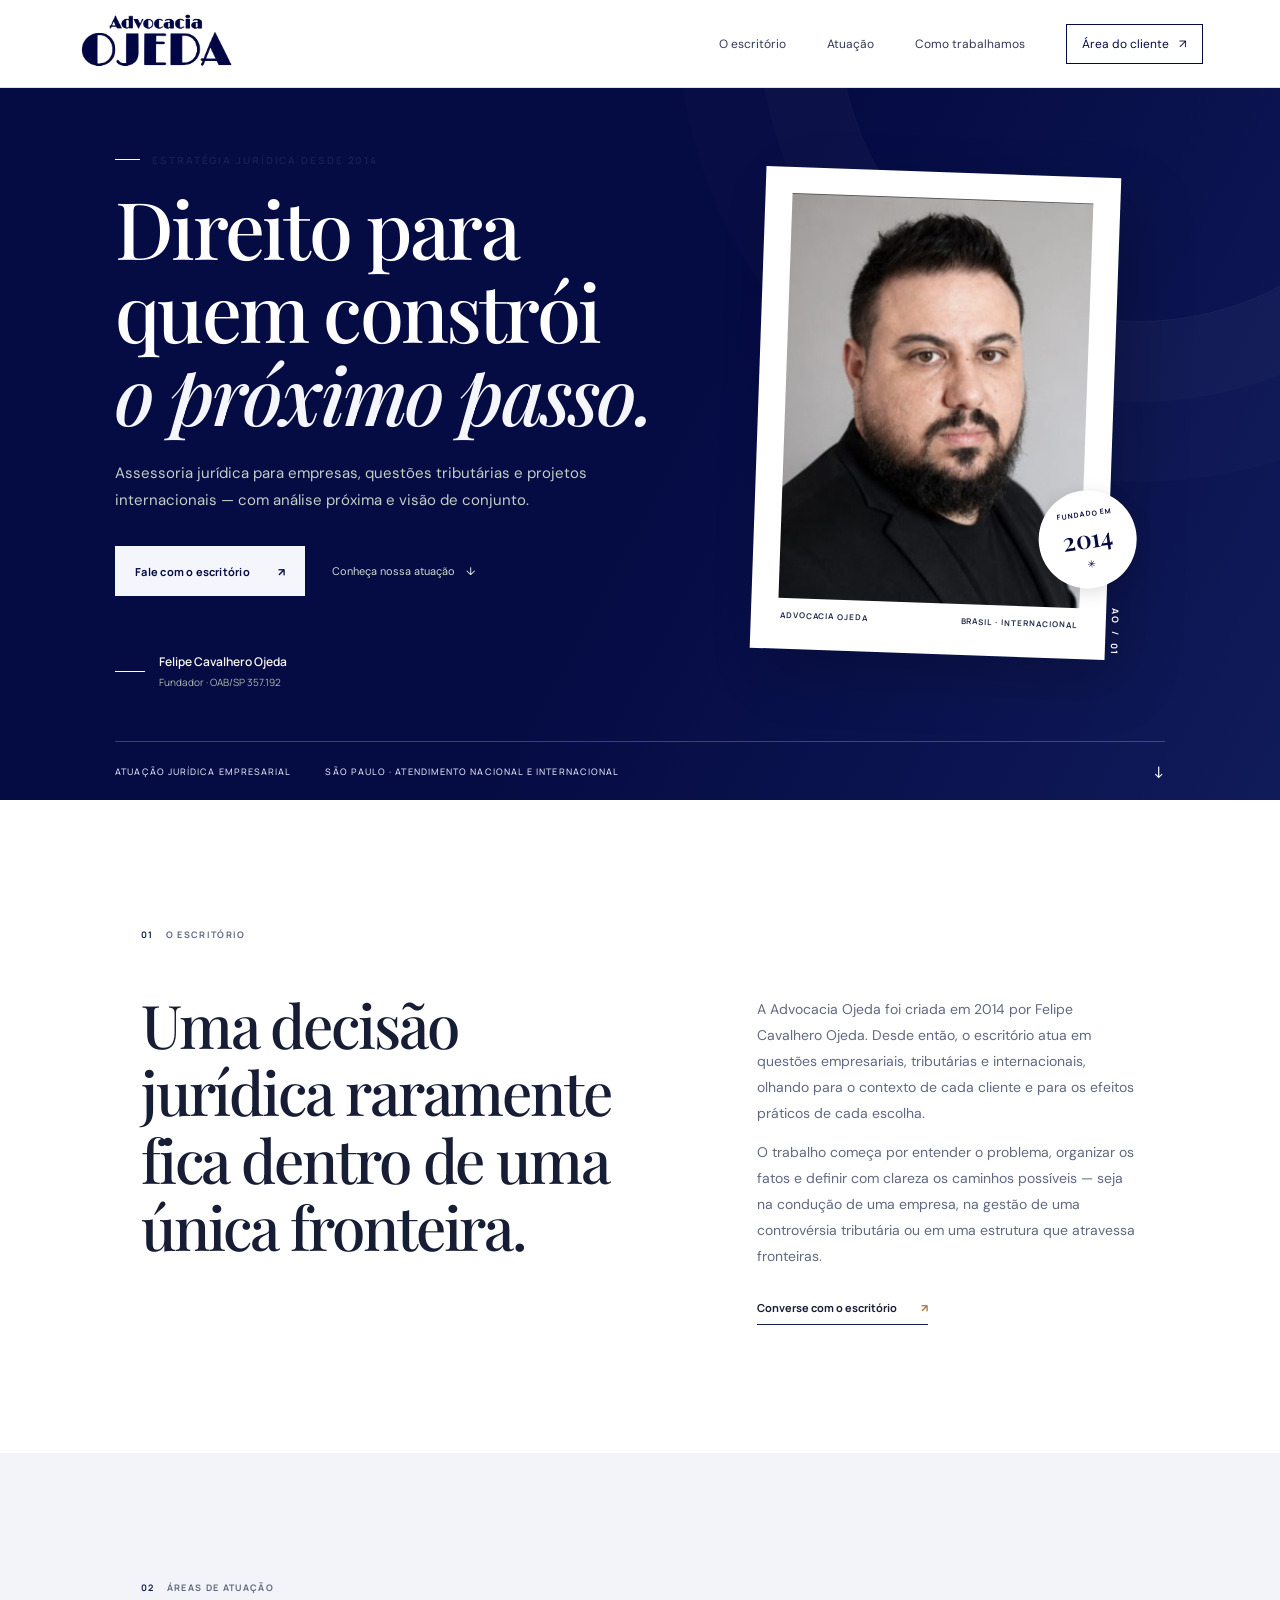
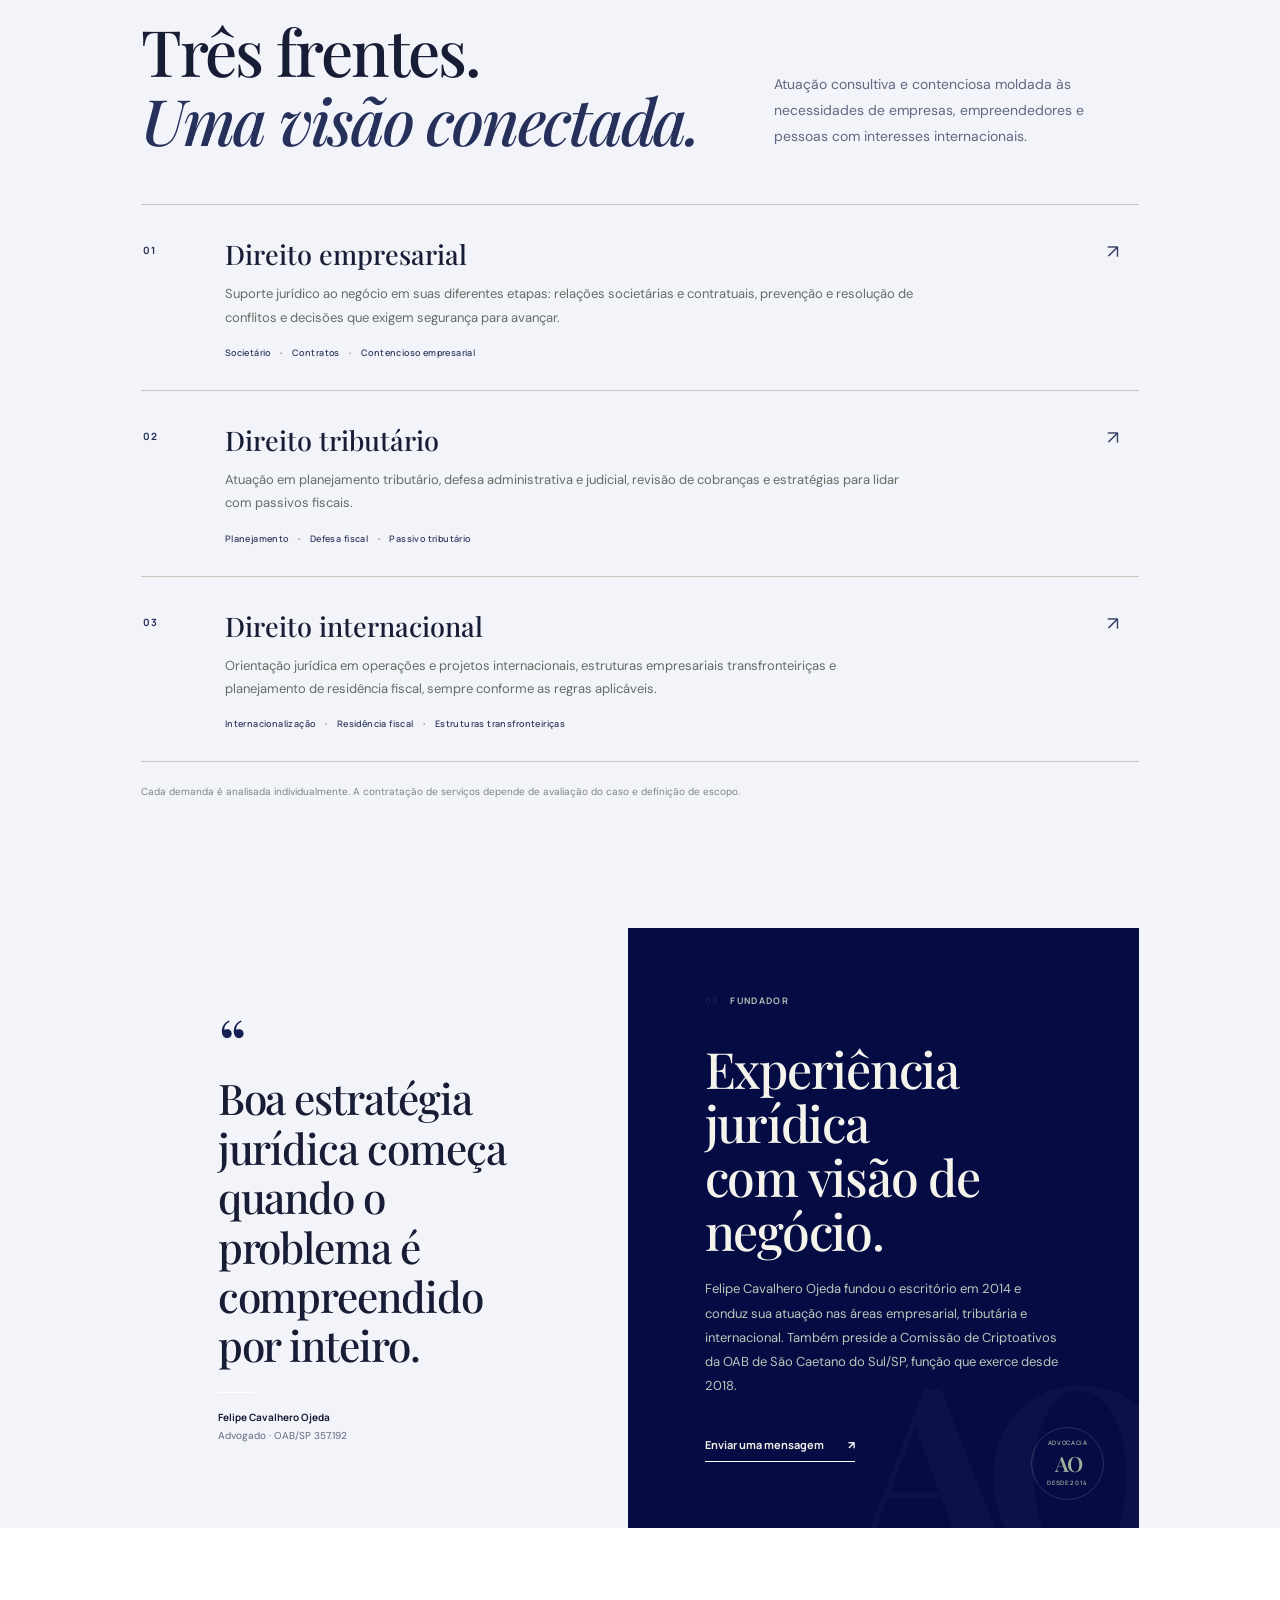
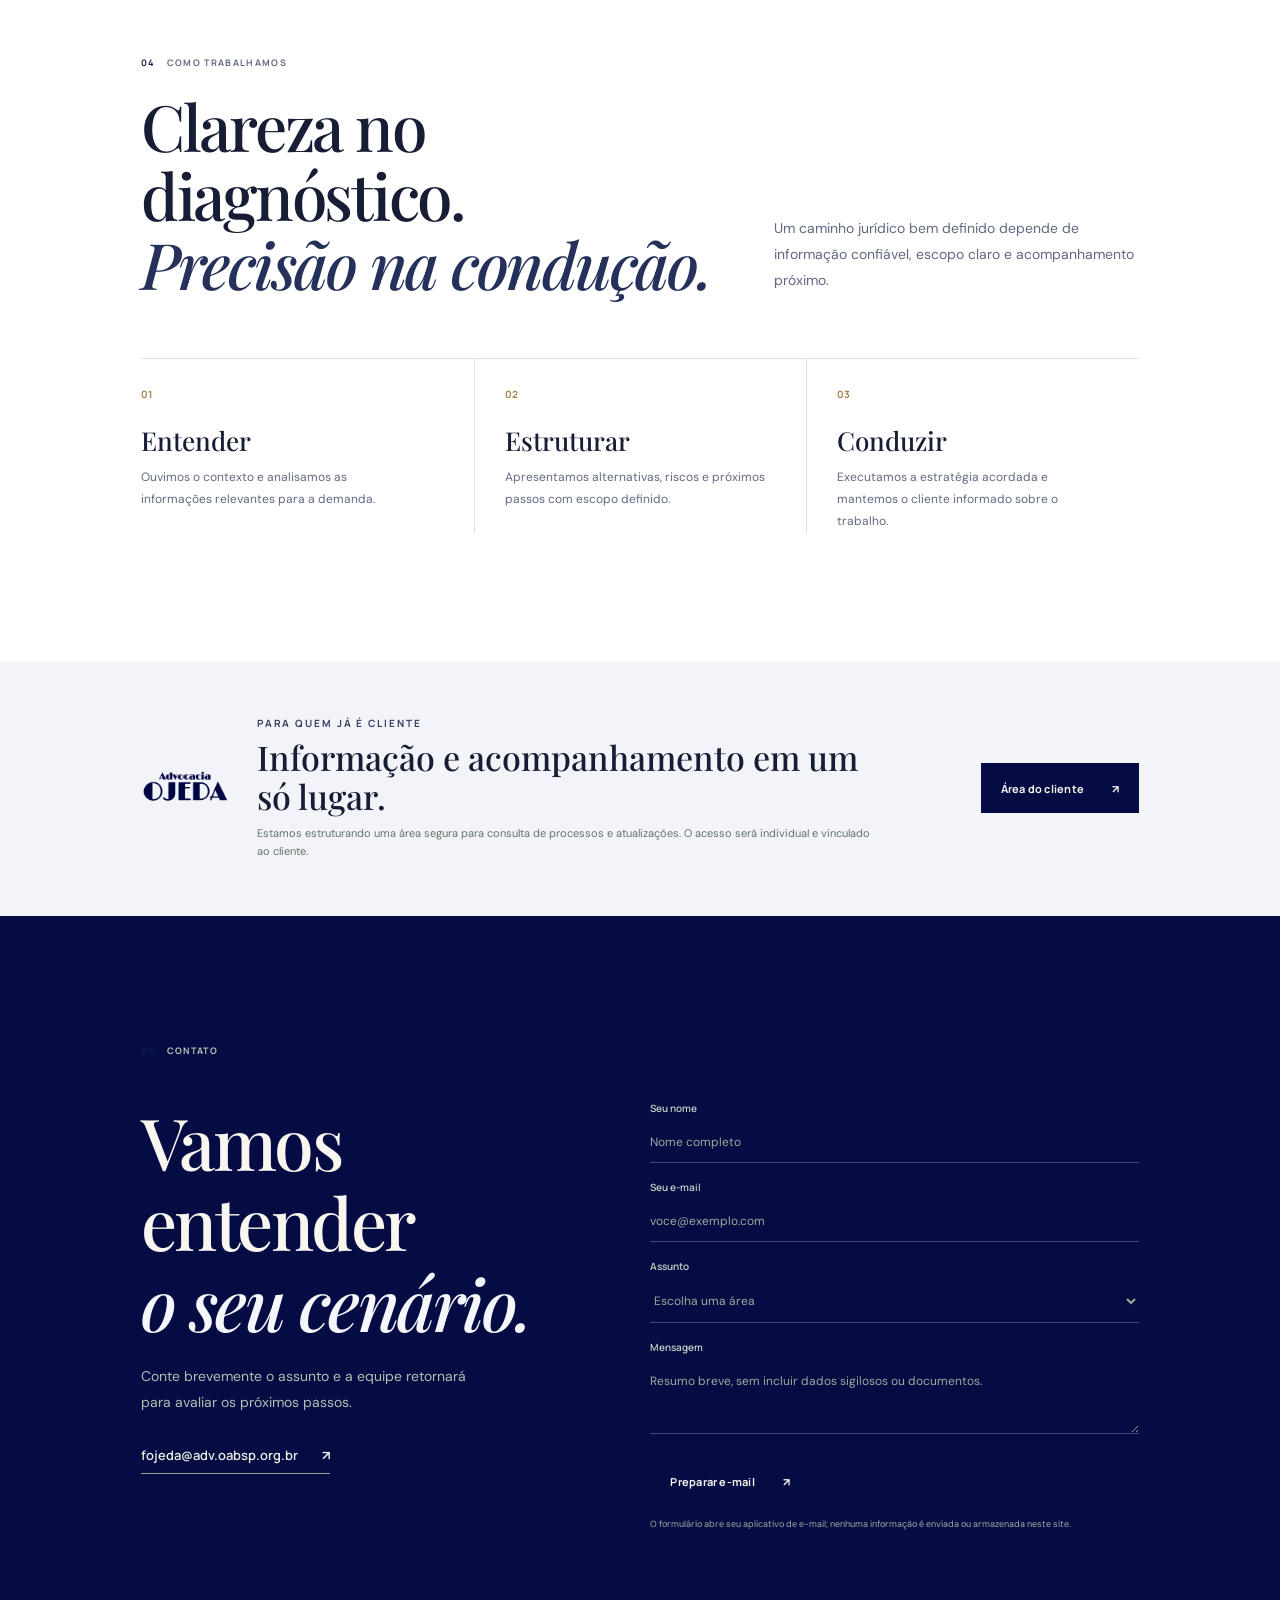
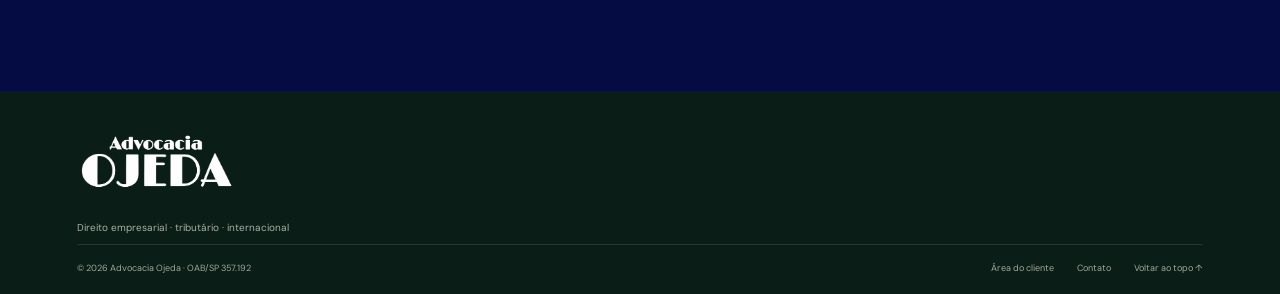
==== commit 978346d1: "Apply Advocacia Ojeda logo and brand colors" ====
--- a/index.html
+++ b/index.html
@@ -17,10 +17,7 @@
 <body>
   <a class="skip-link" href="#conteudo">Pular para o conteúdo</a>
   <header class="site-header" id="topo">
-    <a class="brand" href="#topo" aria-label="Advocacia Ojeda, início">
-      <span class="brand-mark" aria-hidden="true">AO</span>
-      <span class="brand-name">ADVOCACIA <b>OJEDA</b></span>
-    </a>
+    <a class="brand" href="#topo" aria-label="Advocacia Ojeda, início"><img class="brand-logo" src="logo.png" alt="Advocacia Ojeda"></a>
     <button class="menu-toggle" type="button" aria-expanded="false" aria-controls="menu-principal" aria-label="Abrir menu"><span></span><span></span></button>
     <nav class="main-nav" id="menu-principal" aria-label="Navegação principal">
       <a href="#escritorio">O escritório</a>
@@ -77,7 +74,7 @@
       <div class="steps"><article><span>01</span><h3>Entender</h3><p>Ouvimos o contexto e analisamos as informações relevantes para a demanda.</p></article><article><span>02</span><h3>Estruturar</h3><p>Apresentamos alternativas, riscos e próximos passos com escopo definido.</p></article><article><span>03</span><h3>Conduzir</h3><p>Executamos a estratégia acordada e mantemos o cliente informado sobre o trabalho.</p></article></div>
     </section>
 
-    <section class="client-band"><div class="client-band-mark" aria-hidden="true">AO</div><div><p class="eyebrow">Para quem já é cliente</p><h2>Informação e acompanhamento em um só lugar.</h2><p>Estamos estruturando uma área segura para consulta de processos e atualizações. O acesso será individual e vinculado ao cliente.</p></div><a class="button button-dark" href="clientes.html">Área do cliente <span aria-hidden="true">↗</span></a></section>
+    <section class="client-band"><div class="client-band-mark" aria-hidden="true"><img src="logo.png" alt=""></div><div><p class="eyebrow">Para quem já é cliente</p><h2>Informação e acompanhamento em um só lugar.</h2><p>Estamos estruturando uma área segura para consulta de processos e atualizações. O acesso será individual e vinculado ao cliente.</p></div><a class="button button-dark" href="clientes.html">Área do cliente <span aria-hidden="true">↗</span></a></section>
 
     <section class="contact section" id="contato">
       <div class="section-kicker"><span>05</span><span>Contato</span></div>
@@ -85,7 +82,7 @@
     </section>
   </main>
 
-  <footer class="site-footer"><a class="brand brand-footer" href="#topo"><span class="brand-mark" aria-hidden="true">AO</span><span class="brand-name">ADVOCACIA <b>OJEDA</b></span></a><p>Direito empresarial · tributário · internacional</p><div class="footer-bottom"><span>© <span id="year">2026</span> Advocacia Ojeda · OAB/SP 357.192</span><a href="clientes.html">Área do cliente</a><a href="mailto:fojeda@adv.oabsp.org.br">Contato</a><a href="#topo">Voltar ao topo ↑</a></div></footer>
+  <footer class="site-footer"><a class="brand brand-footer" href="#topo" aria-label="Advocacia Ojeda"><img class="brand-logo" src="logo.png" alt="Advocacia Ojeda"></a><p>Direito empresarial · tributário · internacional</p><div class="footer-bottom"><span>© <span id="year">2026</span> Advocacia Ojeda · OAB/SP 357.192</span><a href="clientes.html">Área do cliente</a><a href="mailto:fojeda@adv.oabsp.org.br">Contato</a><a href="#topo">Voltar ao topo ↑</a></div></footer>
   <script src="script.js" defer></script>
 </body>
 </html>
--- a/styles.css
+++ b/styles.css
@@ -2,3 +2,23 @@
 @media(max-width:900px){.hero{grid-template-columns:1.1fr .9fr;padding-left:7vw;padding-right:7vw}.hero-bottom{left:7vw;right:7vw}.hero-art{width:min(100%,310px)}.art-frame img{height:355px}.section{padding-left:8vw;padding-right:8vw}.client-band{padding-left:8vw;padding-right:8vw;grid-template-columns:65px 1fr auto;gap:20px}.client-band-mark{width:56px;height:56px}.founder-grid{grid-template-columns:1fr 1fr}.contact-grid{gap:7%}}
 @media(max-width:650px){.site-header{height:72px;padding:0 21px}.brand-mark{width:35px;height:35px}.brand-name{font-size:10px}.menu-toggle{display:flex;width:42px;height:42px;flex-direction:column;justify-content:center;gap:6px;align-items:center;border:1px solid #ffffff50;background:transparent}.menu-toggle span{width:16px;height:1px;background:#f7f5ef}.main-nav{position:absolute;top:72px;left:0;right:0;display:none;flex-direction:column;align-items:stretch;gap:0;padding:8px 21px 18px;background:var(--forest);border-top:1px solid #ffffff1a}.main-nav.is-open{display:flex}.main-nav a{padding:13px 0}.main-nav .nav-client{margin-top:5px;padding:12px}.hero{height:auto;min-height:0;grid-template-columns:1fr;padding:117px 24px 84px;gap:45px}.hero h1{font-size:clamp(48px,13vw,70px)}.hero-lead{font-size:14px}.hero-actions{flex-wrap:wrap;gap:18px}.hero-signature{margin-top:35px}.hero-art{width:min(77%,310px);justify-self:center;margin:0 16px 0 0}.art-frame img{height:350px}.art-stamp{right:-28px;width:83px;height:83px}.hero-index{right:-27px}.hero-bottom{left:24px;right:24px;height:49px;gap:10px;font-size:7px;letter-spacing:.08em}.hero-bottom span:nth-child(2){margin-left:auto;text-align:right;max-width:145px}.section{padding:76px 24px}.intro-body{grid-template-columns:1fr;gap:23px;margin-top:32px}.intro h2,.contact h2{font-size:45px}.section-heading{display:block;margin-bottom:33px}.section-heading h2{font-size:48px}.section-heading>p{margin-top:20px;font-size:13px}.practice-card{grid-template-columns:28px minmax(0,1fr) 18px;gap:11px;padding:25px 0}.card-main h3{font-size:23px}.card-main p{font-size:12px}.card-tags{font-size:8px;line-height:1.8}.founder{padding:0}.founder-grid{grid-template-columns:1fr}.founder-quote{min-height:340px;padding:50px 34px}.founder-info{min-height:365px;padding:48px 34px}.founder-info h2{margin-top:28px;font-size:42px}.approach-heading{margin-bottom:35px}.steps{grid-template-columns:1fr}.steps article,.steps article+article{padding:18px 0 20px;border-left:0;border-bottom:1px solid var(--line)}.steps h3{margin:9px 0 6px;font-size:24px}.steps p{max-width:none}.client-band{grid-template-columns:48px 1fr;padding:32px 24px;gap:16px}.client-band-mark{width:44px;height:44px;font-size:14px}.client-band h2{font-size:26px}.client-band>div:nth-child(2)>p:last-child{font-size:10px}.client-band>.button{grid-column:1/-1;justify-self:start;margin-left:64px}.contact-grid{grid-template-columns:1fr;gap:40px;margin-top:33px}.contact h2{font-size:54px}.footer-bottom{gap:15px}.footer-bottom span{width:100%}.portal-header{padding:0 20px}.portal-main{min-height:calc(100vh - 72px);padding:38px 18px 20px}.portal-card{padding:30px 24px}.portal-footer{text-align:center;font-size:9px}}
 @media(prefers-reduced-motion:reduce){html{scroll-behavior:auto}*,*:before,*:after{transition:none!important}}
+
+
+/* Identidade visual Advocacia Ojeda: azul-marinho, branco e neutros. */
+:root{--forest:#050b43;--forest-2:#101b5a;--mint:#f5f6fb;--paper:#fff;--cream:#f2f4f9;--white:#fff;--ink:#171d35;--muted:#606981;--line:#dce1ec;--gold:#142052}
+.brand-logo{display:block;width:158px;height:auto;max-height:76px;object-fit:contain}
+.brand-footer .brand-logo{filter:brightness(0) invert(1)}
+.hero:before{background:linear-gradient(118deg,#050b43 0%,#050b43 52%,#101b5a 100%)}
+.hero .eyebrow span,.signature-line,.quote-rule{background:#fff}
+.hero-art{background:#fff}.art-frame{background:#fff}.art-caption{color:#273050}.art-stamp{background:#fff;color:#050b43}
+.hero-bottom{color:#d8dcee;border-color:#ffffff36}.hero-bottom a,.hero-index{color:#fff}
+.section-heading h2 em{color:#26315b}.founder-quote{background:#f2f4f9}.founder-quote blockquote{color:#171d35}
+.founder-info{background:#050b43}.founder-info:after{color:#ffffff08}.underlined-light{border-bottom-color:#fff}.underlined-light span{color:#fff}
+.card-tags{color:#354064}.card-tags i,.card-number{color:#26315b}.card-symbol{color:#354064}
+.client-band{background:#f2f4f9}.client-band-mark{width:88px;height:54px;border:0;color:#050b43}.client-band-mark img{display:block;width:100%;height:100%;object-fit:contain}.client-band .eyebrow{color:#354064}
+.status-dot{background:#050b43}.portal-status{background:#f2f4f9}
+.portal-emblem{width:170px;height:81px;margin:0 0 30px;background:transparent}.portal-emblem img{display:block;width:100%;height:100%;object-fit:contain}
+.site-header:not(.portal-header){background:#fff;color:#050b43;border-bottom:1px solid #dce1ec}.main-nav{color:#303a58}.main-nav a:hover{color:#050b43}.main-nav .nav-client{border-color:#050b43;color:#050b43}.nav-client span{color:#050b43}
+.menu-toggle{border-color:#050b43}.menu-toggle span{background:#050b43}
+.portal-header{background:#fff;border-bottom:1px solid #dce1ec}.portal-header .portal-back{color:#050b43}
+@media(max-width:650px){.brand-logo{width:115px;max-height:55px}.main-nav{background:#fff;border-color:#dce1ec}.main-nav a{color:#303a58}.main-nav .nav-client{color:#050b43;border-color:#dce1ec}.menu-toggle{background:#fff}.hero:before{background:linear-gradient(130deg,#050b43,#101b5a)}}
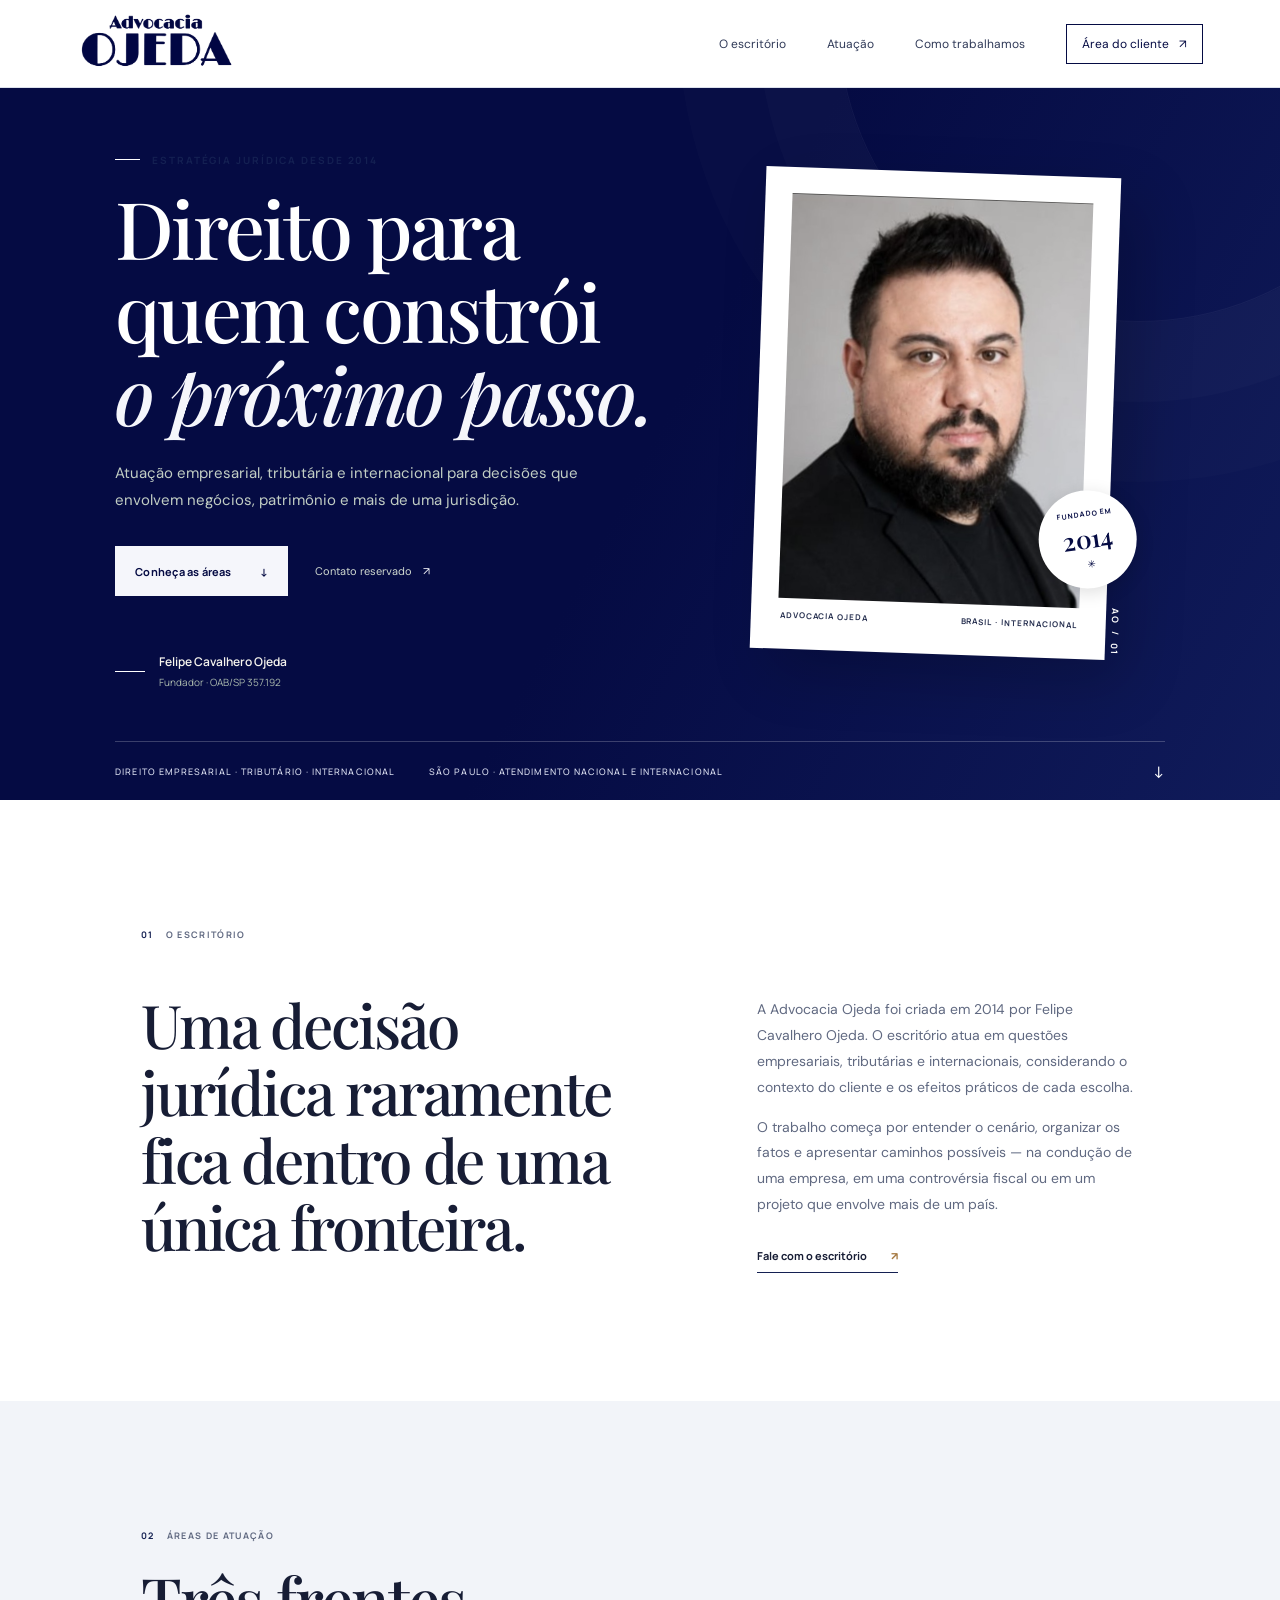
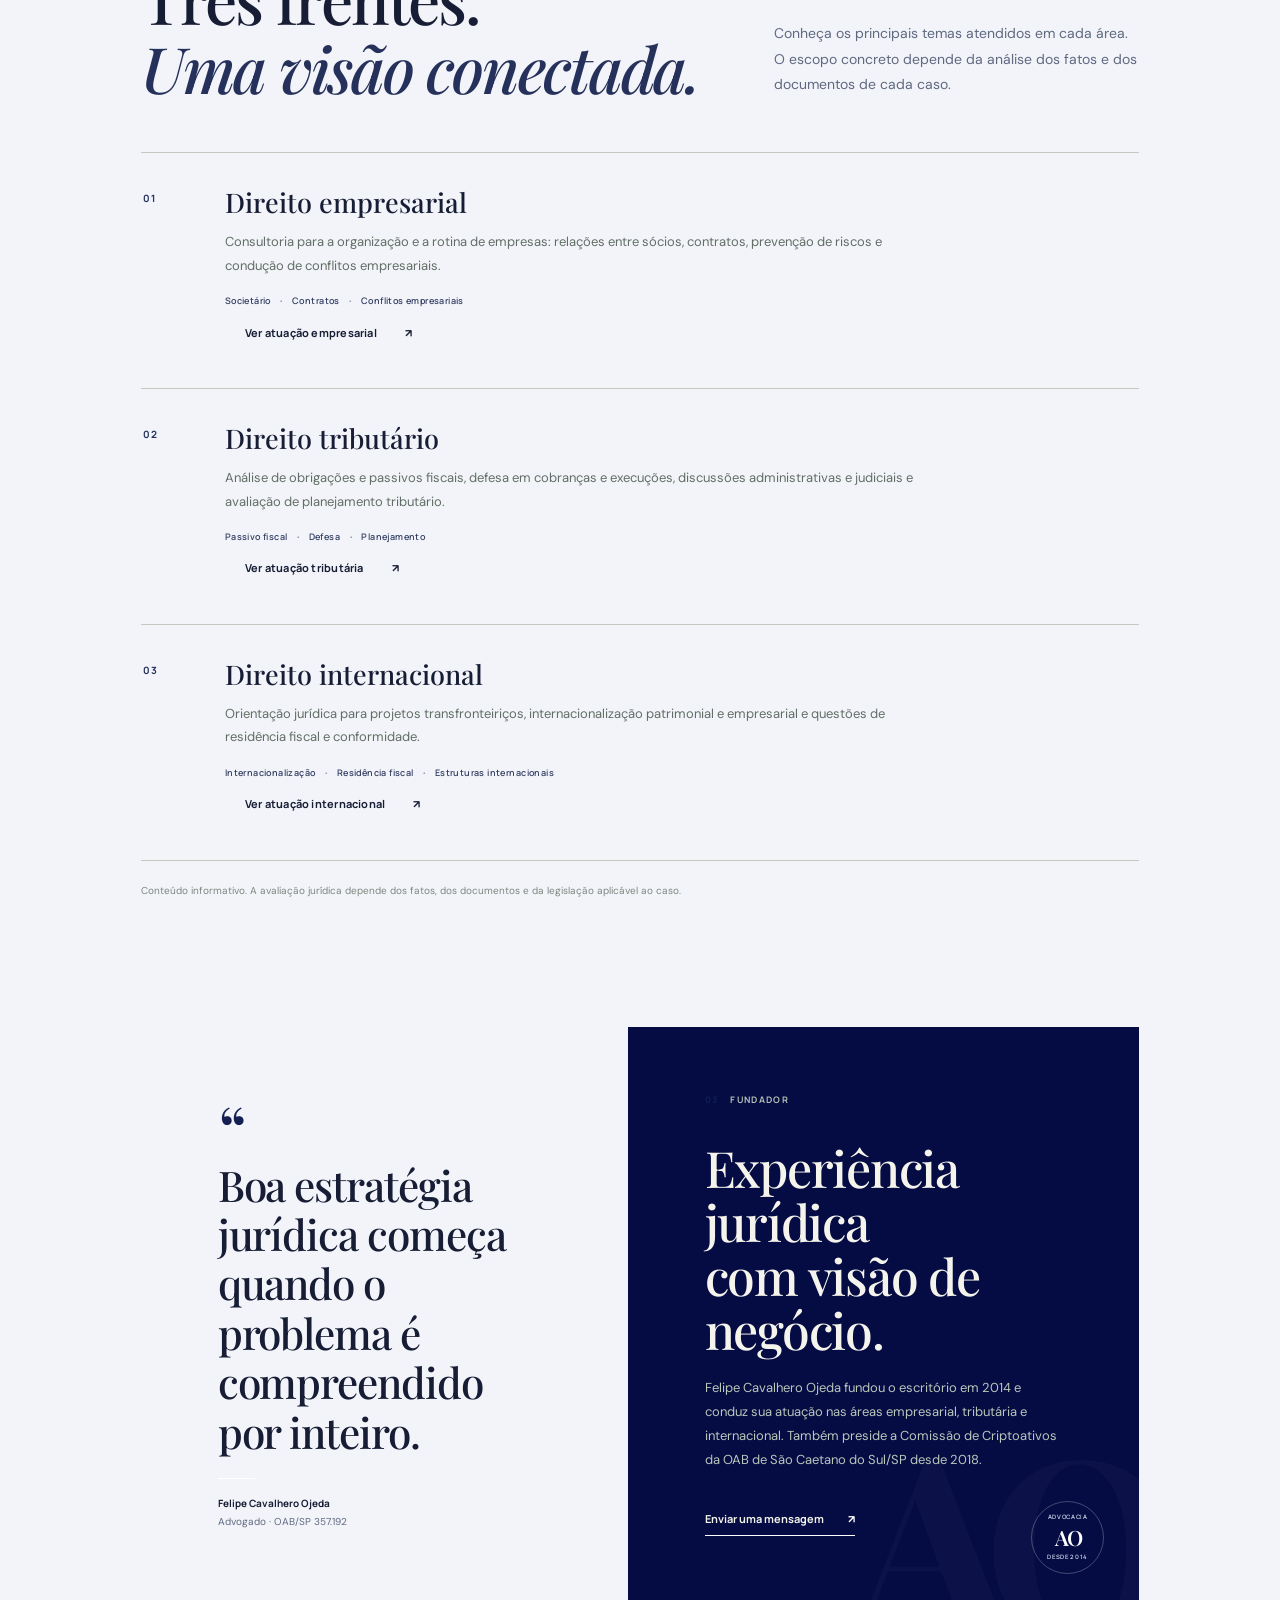
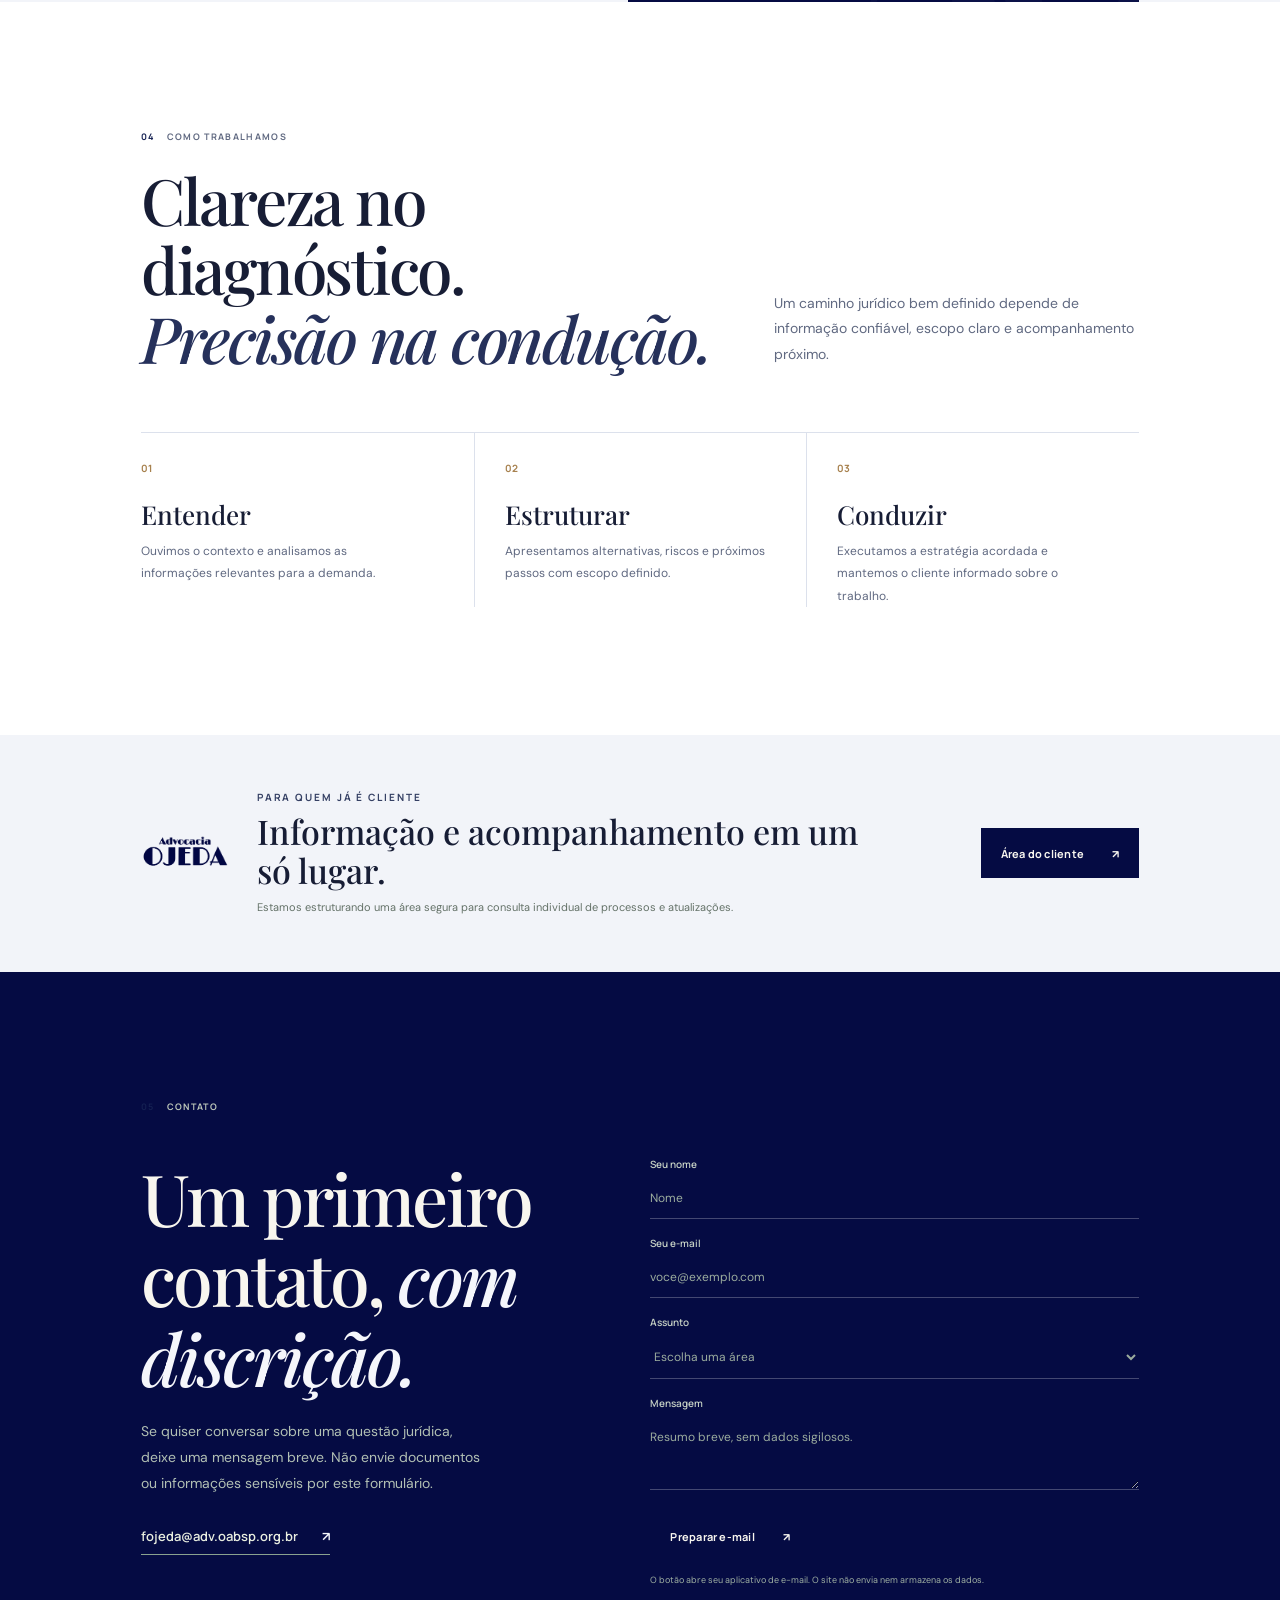
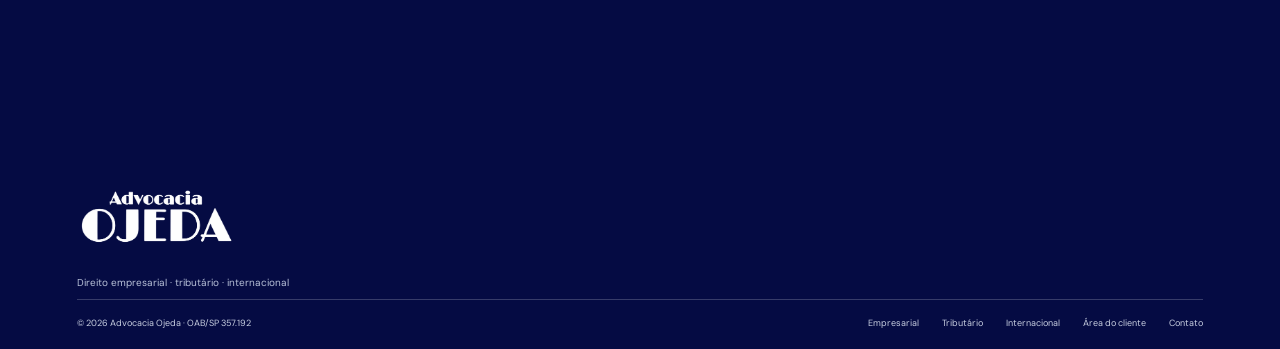
==== commit 4a6b1099: "Detalha areas de atuacao na pagina inicial" ====
--- a/index.html
+++ b/index.html
@@ -3,12 +3,12 @@
 <head>
   <meta charset="utf-8">
   <meta name="viewport" content="width=device-width, initial-scale=1">
-  <meta name="theme-color" content="#102820">
-  <meta name="description" content="Advocacia Ojeda. Direito empresarial, tributário e internacional. Escritório fundado em 2014 por Felipe Cavalhero Ojeda.">
+  <meta name="theme-color" content="#050b43">
+  <meta name="description" content="Advocacia Ojeda: direito empresarial, tributário e internacional. Escritório fundado em 2014 por Felipe Cavalhero Ojeda.">
   <meta property="og:type" content="website">
   <meta property="og:title" content="Advocacia Ojeda | Direito para negócios e patrimônio">
   <meta property="og:description" content="Atuação jurídica empresarial, tributária e internacional desde 2014.">
-  <title>Advocacia Ojeda | Direito para negócios e patrimônio</title>
+  <title>Advocacia Ojeda | Direito empresarial, tributário e internacional</title>
   <link rel="preconnect" href="https://fonts.googleapis.com">
   <link rel="preconnect" href="https://fonts.gstatic.com" crossorigin>
   <link href="https://fonts.googleapis.com/css2?family=DM+Sans:wght@400;500;600;700&family=Manrope:wght@400;500;600;700;800&family=Playfair+Display:wght@500;600;700&display=swap" rel="stylesheet">
@@ -20,69 +20,57 @@
     <a class="brand" href="#topo" aria-label="Advocacia Ojeda, início"><img class="brand-logo" src="logo.png" alt="Advocacia Ojeda"></a>
     <button class="menu-toggle" type="button" aria-expanded="false" aria-controls="menu-principal" aria-label="Abrir menu"><span></span><span></span></button>
     <nav class="main-nav" id="menu-principal" aria-label="Navegação principal">
-      <a href="#escritorio">O escritório</a>
-      <a href="#atuacao">Atuação</a>
-      <a href="#metodo">Como trabalhamos</a>
+      <a href="#escritorio">O escritório</a><a href="#atuacao">Atuação</a><a href="#metodo">Como trabalhamos</a>
       <a class="nav-client" href="clientes.html">Área do cliente <span aria-hidden="true">↗</span></a>
     </nav>
   </header>
-
   <main id="conteudo">
     <section class="hero">
       <div class="hero-copy">
         <p class="eyebrow"><span></span> Estratégia jurídica desde 2014</p>
         <h1>Direito para quem constrói <em>o próximo passo.</em></h1>
-        <p class="hero-lead">Assessoria jurídica para empresas, questões tributárias e projetos internacionais — com análise próxima e visão de conjunto.</p>
-        <div class="hero-actions">
-          <a class="button button-light" href="#contato">Fale com o escritório <span aria-hidden="true">↗</span></a>
-          <a class="text-link" href="#atuacao">Conheça nossa atuação <span aria-hidden="true">↓</span></a>
-        </div>
+        <p class="hero-lead">Atuação empresarial, tributária e internacional para decisões que envolvem negócios, patrimônio e mais de uma jurisdição.</p>
+        <div class="hero-actions"><a class="button button-light" href="#atuacao">Conheça as áreas <span aria-hidden="true">↓</span></a><a class="text-link" href="#contato">Contato reservado <span aria-hidden="true">↗</span></a></div>
         <div class="hero-signature"><span class="signature-line"></span><span>Felipe Cavalhero Ojeda <small>Fundador · OAB/SP 357.192</small></span></div>
       </div>
       <div class="hero-art" aria-label="Retrato de Felipe Cavalhero Ojeda">
         <div class="art-frame"><img src="foto.jpg" alt="Felipe Cavalhero Ojeda" fetchpriority="high"><div class="art-caption"><span>ADVOCACIA OJEDA</span><span>BRASIL · INTERNACIONAL</span></div></div>
-        <div class="art-stamp" aria-hidden="true"><span>FUNDADO EM</span><strong>2014</strong><i>✳</i></div>
-        <div class="hero-index" aria-hidden="true">AO&nbsp; / &nbsp;01</div>
+        <div class="art-stamp" aria-hidden="true"><span>FUNDADO EM</span><strong>2014</strong><i>✳</i></div><div class="hero-index" aria-hidden="true">AO&nbsp; / &nbsp;01</div>
       </div>
-      <div class="hero-bottom"><span>Atuação jurídica empresarial</span><span>São Paulo · Atendimento nacional e internacional</span><a href="#escritorio" aria-label="Descer para conhecer o escritório">↓</a></div>
+      <div class="hero-bottom"><span>Direito empresarial · tributário · internacional</span><span>São Paulo · Atendimento nacional e internacional</span><a href="#escritorio" aria-label="Descer para conhecer o escritório">↓</a></div>
     </section>
-
     <section class="intro section" id="escritorio">
       <div class="section-kicker"><span>01</span><span>O escritório</span></div>
-      <div class="intro-body">
-        <h2>Uma decisão jurídica raramente fica dentro de uma única fronteira.</h2>
-        <div class="intro-text"><p>A Advocacia Ojeda foi criada em 2014 por Felipe Cavalhero Ojeda. Desde então, o escritório atua em questões empresariais, tributárias e internacionais, olhando para o contexto de cada cliente e para os efeitos práticos de cada escolha.</p><p>O trabalho começa por entender o problema, organizar os fatos e definir com clareza os caminhos possíveis — seja na condução de uma empresa, na gestão de uma controvérsia tributária ou em uma estrutura que atravessa fronteiras.</p><a class="underlined-link" href="#contato">Converse com o escritório <span aria-hidden="true">↗</span></a></div>
+      <div class="intro-body"><h2>Uma decisão jurídica raramente fica dentro de uma única fronteira.</h2><div class="intro-text">
+        <p>A Advocacia Ojeda foi criada em 2014 por Felipe Cavalhero Ojeda. O escritório atua em questões empresariais, tributárias e internacionais, considerando o contexto do cliente e os efeitos práticos de cada escolha.</p>
+        <p>O trabalho começa por entender o cenário, organizar os fatos e apresentar caminhos possíveis — na condução de uma empresa, em uma controvérsia fiscal ou em um projeto que envolve mais de um país.</p><a class="underlined-link" href="#contato">Fale com o escritório <span aria-hidden="true">↗</span></a>
+      </div></div>
+    </section>
+    <section class="practice section" id="atuacao">
+      <div class="section-heading"><div><div class="section-kicker"><span>02</span><span>Áreas de atuação</span></div><h2>Três frentes.<br><em>Uma visão conectada.</em></h2></div><p>Conheça os principais temas atendidos em cada área. O escopo concreto depende da análise dos fatos e dos documentos de cada caso.</p></div>
+      <div class="practice-list">
+        <article class="practice-card"><span class="card-number">01</span><div class="card-main"><h3>Direito empresarial</h3><p>Consultoria para a organização e a rotina de empresas: relações entre sócios, contratos, prevenção de riscos e condução de conflitos empresariais.</p><span class="card-tags">Societário <i>·</i> Contratos <i>·</i> Conflitos empresariais</span><a class="button button-outline area-link" href="empresarial.html">Ver atuação empresarial <span aria-hidden="true">↗</span></a></div></article>
+        <article class="practice-card"><span class="card-number">02</span><div class="card-main"><h3>Direito tributário</h3><p>Análise de obrigações e passivos fiscais, defesa em cobranças e execuções, discussões administrativas e judiciais e avaliação de planejamento tributário.</p><span class="card-tags">Passivo fiscal <i>·</i> Defesa <i>·</i> Planejamento</span><a class="button button-outline area-link" href="tributario.html">Ver atuação tributária <span aria-hidden="true">↗</span></a></div></article>
+        <article class="practice-card"><span class="card-number">03</span><div class="card-main"><h3>Direito internacional</h3><p>Orientação jurídica para projetos transfronteiriços, internacionalização patrimonial e empresarial e questões de residência fiscal e conformidade.</p><span class="card-tags">Internacionalização <i>·</i> Residência fiscal <i>·</i> Estruturas internacionais</span><a class="button button-outline area-link" href="internacional.html">Ver atuação internacional <span aria-hidden="true">↗</span></a></div></article>
       </div>
+      <p class="practice-note">Conteúdo informativo. A avaliação jurídica depende dos fatos, dos documentos e da legislação aplicável ao caso.</p>
     </section>
-
-    <section class="practice section" id="atuacao">
-      <div class="section-heading"><div><div class="section-kicker"><span>02</span><span>Áreas de atuação</span></div><h2>Três frentes.<br><em>Uma visão conectada.</em></h2></div><p>Atuação consultiva e contenciosa moldada às necessidades de empresas, empreendedores e pessoas com interesses internacionais.</p></div>
-      <div class="practice-list">
-        <article class="practice-card"><span class="card-number">01</span><div class="card-main"><h3>Direito empresarial</h3><p>Suporte jurídico ao negócio em suas diferentes etapas: relações societárias e contratuais, prevenção e resolução de conflitos e decisões que exigem segurança para avançar.</p><span class="card-tags">Societário <i>·</i> Contratos <i>·</i> Contencioso empresarial</span></div><span class="card-symbol" aria-hidden="true">↗</span></article>
-        <article class="practice-card"><span class="card-number">02</span><div class="card-main"><h3>Direito tributário</h3><p>Atuação em planejamento tributário, defesa administrativa e judicial, revisão de cobranças e estratégias para lidar com passivos fiscais.</p><span class="card-tags">Planejamento <i>·</i> Defesa fiscal <i>·</i> Passivo tributário</span></div><span class="card-symbol" aria-hidden="true">↗</span></article>
-        <article class="practice-card"><span class="card-number">03</span><div class="card-main"><h3>Direito internacional</h3><p>Orientação jurídica em operações e projetos internacionais, estruturas empresariais transfronteiriças e planejamento de residência fiscal, sempre conforme as regras aplicáveis.</p><span class="card-tags">Internacionalização <i>·</i> Residência fiscal <i>·</i> Estruturas transfronteiriças</span></div><span class="card-symbol" aria-hidden="true">↗</span></article>
-      </div>
-      <p class="practice-note">Cada demanda é analisada individualmente. A contratação de serviços depende de avaliação do caso e definição de escopo.</p>
-    </section>
-
-    <section class="founder section" id="fundador">
-      <div class="founder-grid"><div class="founder-quote"><span class="quote-mark" aria-hidden="true">“</span><blockquote>Boa estratégia jurídica começa quando o problema é compreendido por inteiro.</blockquote><span class="quote-rule"></span><p>Felipe Cavalhero Ojeda <small>Advogado · OAB/SP 357.192</small></p></div><div class="founder-info"><div class="section-kicker section-kicker-light"><span>03</span><span>Fundador</span></div><h2>Experiência jurídica<br>com visão de negócio.</h2><p>Felipe Cavalhero Ojeda fundou o escritório em 2014 e conduz sua atuação nas áreas empresarial, tributária e internacional. Também preside a Comissão de Criptoativos da OAB de São Caetano do Sul/SP, função que exerce desde 2018.</p><a class="underlined-link underlined-light" href="mailto:fojeda@adv.oabsp.org.br?subject=Contato%20-%20Advocacia%20Ojeda">Enviar uma mensagem <span aria-hidden="true">↗</span></a><div class="founder-seal"><span>ADVOCACIA</span><b>AO</b><span>DESDE 2014</span></div></div></div>
-    </section>
-
+    <section class="founder section" id="fundador"><div class="founder-grid">
+      <div class="founder-quote"><span class="quote-mark" aria-hidden="true">“</span><blockquote>Boa estratégia jurídica começa quando o problema é compreendido por inteiro.</blockquote><span class="quote-rule"></span><p>Felipe Cavalhero Ojeda <small>Advogado · OAB/SP 357.192</small></p></div>
+      <div class="founder-info"><div class="section-kicker section-kicker-light"><span>03</span><span>Fundador</span></div><h2>Experiência jurídica<br>com visão de negócio.</h2><p>Felipe Cavalhero Ojeda fundou o escritório em 2014 e conduz sua atuação nas áreas empresarial, tributária e internacional. Também preside a Comissão de Criptoativos da OAB de São Caetano do Sul/SP desde 2018.</p><a class="underlined-link underlined-light" href="mailto:fojeda@adv.oabsp.org.br?subject=Contato%20-%20Advocacia%20Ojeda">Enviar uma mensagem <span aria-hidden="true">↗</span></a><div class="founder-seal"><span>ADVOCACIA</span><b>AO</b><span>DESDE 2014</span></div></div>
+    </div></section>
     <section class="approach section" id="metodo">
       <div class="section-heading approach-heading"><div><div class="section-kicker"><span>04</span><span>Como trabalhamos</span></div><h2>Clareza no diagnóstico.<br><em>Precisão na condução.</em></h2></div><p>Um caminho jurídico bem definido depende de informação confiável, escopo claro e acompanhamento próximo.</p></div>
       <div class="steps"><article><span>01</span><h3>Entender</h3><p>Ouvimos o contexto e analisamos as informações relevantes para a demanda.</p></article><article><span>02</span><h3>Estruturar</h3><p>Apresentamos alternativas, riscos e próximos passos com escopo definido.</p></article><article><span>03</span><h3>Conduzir</h3><p>Executamos a estratégia acordada e mantemos o cliente informado sobre o trabalho.</p></article></div>
     </section>
-
-    <section class="client-band"><div class="client-band-mark" aria-hidden="true"><img src="logo.png" alt=""></div><div><p class="eyebrow">Para quem já é cliente</p><h2>Informação e acompanhamento em um só lugar.</h2><p>Estamos estruturando uma área segura para consulta de processos e atualizações. O acesso será individual e vinculado ao cliente.</p></div><a class="button button-dark" href="clientes.html">Área do cliente <span aria-hidden="true">↗</span></a></section>
-
+    <section class="client-band"><div class="client-band-mark" aria-hidden="true"><img src="logo.png" alt=""></div><div><p class="eyebrow">Para quem já é cliente</p><h2>Informação e acompanhamento em um só lugar.</h2><p>Estamos estruturando uma área segura para consulta individual de processos e atualizações.</p></div><a class="button button-dark" href="clientes.html">Área do cliente <span aria-hidden="true">↗</span></a></section>
     <section class="contact section" id="contato">
       <div class="section-kicker"><span>05</span><span>Contato</span></div>
-      <div class="contact-grid"><div><h2>Vamos entender<br><em>o seu cenário.</em></h2><p>Conte brevemente o assunto e a equipe retornará para avaliar os próximos passos.</p><a class="contact-email" href="mailto:fojeda@adv.oabsp.org.br">fojeda@adv.oabsp.org.br <span aria-hidden="true">↗</span></a></div><form class="contact-form" id="contact-form"><label>Seu nome<input name="name" autocomplete="name" required placeholder="Nome completo"></label><label>Seu e-mail<input name="email" type="email" autocomplete="email" required placeholder="voce@exemplo.com"></label><label>Assunto<select name="subject" required><option value="" selected disabled>Escolha uma área</option><option>Direito empresarial</option><option>Direito tributário</option><option>Direito internacional</option><option>Outro assunto</option></select></label><label>Mensagem<textarea name="message" rows="3" placeholder="Resumo breve, sem incluir dados sigilosos ou documentos."></textarea></label><button class="button button-dark" type="submit">Preparar e-mail <span aria-hidden="true">↗</span></button><p class="form-note">O formulário abre seu aplicativo de e-mail; nenhuma informação é enviada ou armazenada neste site.</p><p class="form-feedback" id="form-feedback" role="status" aria-live="polite"></p></form></div>
+      <div class="contact-grid"><div><h2>Um primeiro contato, <em>com discrição.</em></h2><p>Se quiser conversar sobre uma questão jurídica, deixe uma mensagem breve. Não envie documentos ou informações sensíveis por este formulário.</p><a class="contact-email" href="mailto:fojeda@adv.oabsp.org.br">fojeda@adv.oabsp.org.br <span aria-hidden="true">↗</span></a></div>
+      <form class="contact-form" id="contact-form"><label>Seu nome<input name="name" autocomplete="name" required placeholder="Nome"></label><label>Seu e-mail<input name="email" type="email" autocomplete="email" required placeholder="voce@exemplo.com"></label><label>Assunto<select name="subject" required><option value="" selected disabled>Escolha uma área</option><option>Direito empresarial</option><option>Direito tributário</option><option>Direito internacional</option><option>Outro assunto</option></select></label><label>Mensagem<textarea name="message" rows="3" placeholder="Resumo breve, sem dados sigilosos."></textarea></label><button class="button button-dark" type="submit">Preparar e-mail <span aria-hidden="true">↗</span></button><p class="form-note">O botão abre seu aplicativo de e-mail. O site não envia nem armazena os dados.</p><p class="form-feedback" id="form-feedback" role="status" aria-live="polite"></p></form></div>
     </section>
   </main>
-
-  <footer class="site-footer"><a class="brand brand-footer" href="#topo" aria-label="Advocacia Ojeda"><img class="brand-logo" src="logo.png" alt="Advocacia Ojeda"></a><p>Direito empresarial · tributário · internacional</p><div class="footer-bottom"><span>© <span id="year">2026</span> Advocacia Ojeda · OAB/SP 357.192</span><a href="clientes.html">Área do cliente</a><a href="mailto:fojeda@adv.oabsp.org.br">Contato</a><a href="#topo">Voltar ao topo ↑</a></div></footer>
+  <footer class="site-footer"><a class="brand brand-footer" href="#topo" aria-label="Advocacia Ojeda"><img class="brand-logo" src="logo.png" alt="Advocacia Ojeda"></a><p>Direito empresarial · tributário · internacional</p><div class="footer-bottom"><span>© <span id="year">2026</span> Advocacia Ojeda · OAB/SP 357.192</span><a href="empresarial.html">Empresarial</a><a href="tributario.html">Tributário</a><a href="internacional.html">Internacional</a><a href="clientes.html">Área do cliente</a><a href="mailto:fojeda@adv.oabsp.org.br">Contato</a></div></footer>
   <script src="script.js" defer></script>
 </body>
-</html>
+</html>
--- a/styles.css
+++ b/styles.css
@@ -22,3 +22,7 @@
 .menu-toggle{border-color:#050b43}.menu-toggle span{background:#050b43}
 .portal-header{background:#fff;border-bottom:1px solid #dce1ec}.portal-header .portal-back{color:#050b43}
 @media(max-width:650px){.brand-logo{width:115px;max-height:55px}.main-nav{background:#fff;border-color:#dce1ec}.main-nav a{color:#303a58}.main-nav .nav-client{color:#050b43;border-color:#dce1ec}.menu-toggle{background:#fff}.hero:before{background:linear-gradient(130deg,#050b43,#101b5a)}}
+
+.site-footer{background:#050b43;color:#d4dcee}.site-footer>p{color:#b8c1d8}.footer-bottom{border-color:#ffffff33;color:#c7cee0}.footer-bottom a:hover{color:#fff}
+.founder-seal{border-color:#ffffff40;color:#d4dcee}.founder-seal b{color:#fff}
+.portal-privacy{color:#606981}.portal-footer{color:#606981}
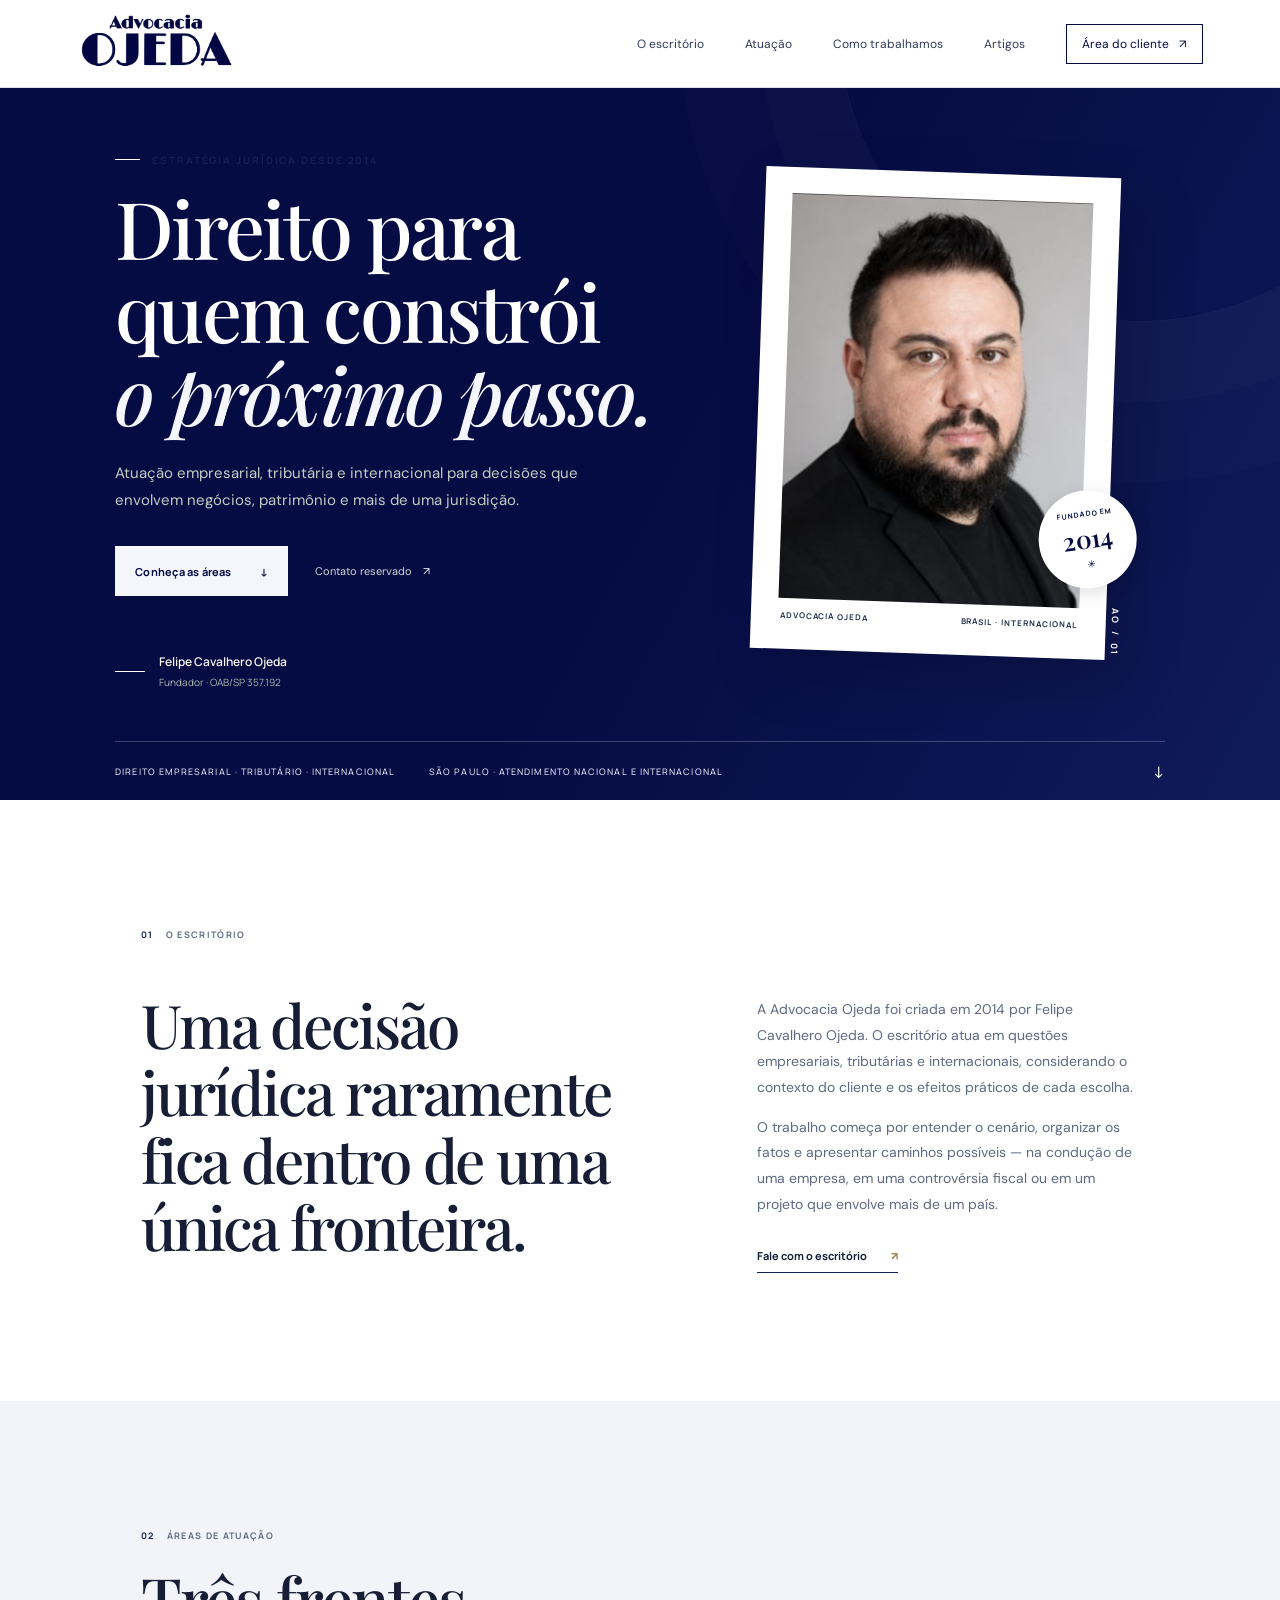
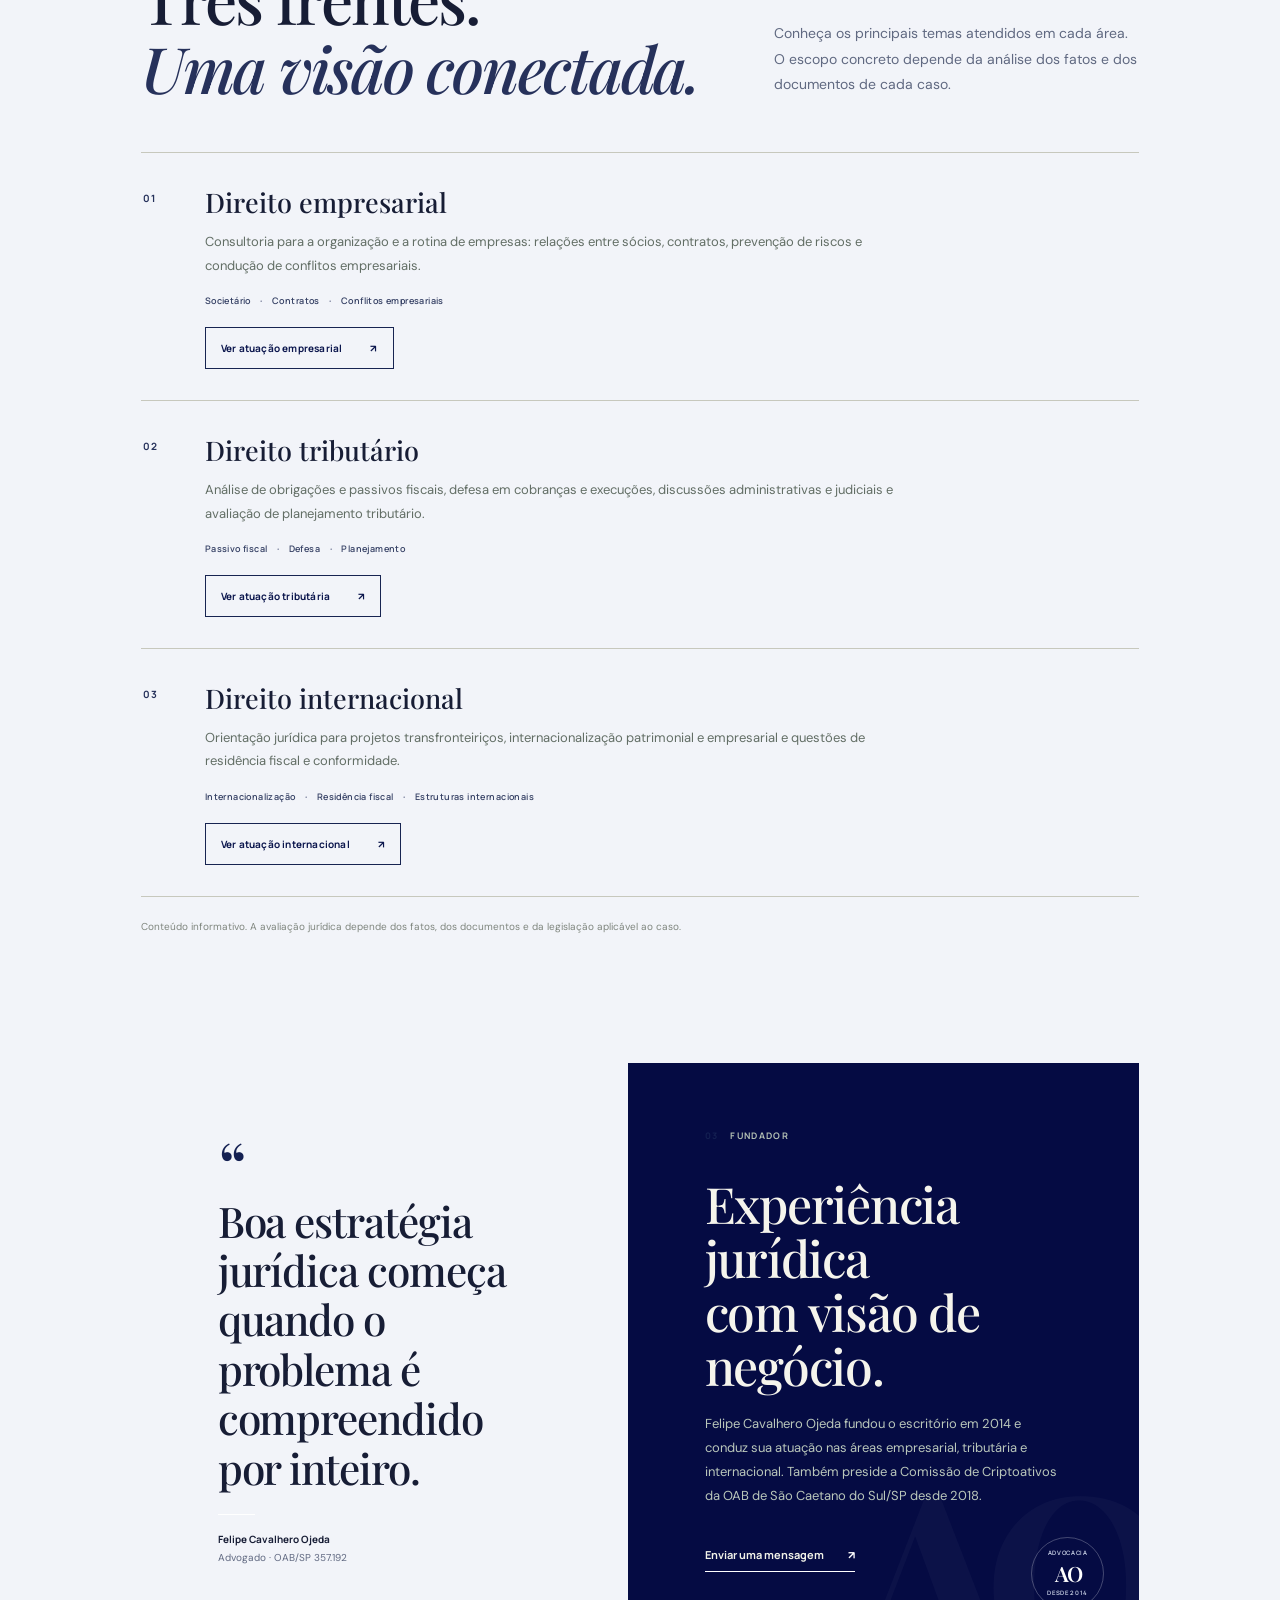
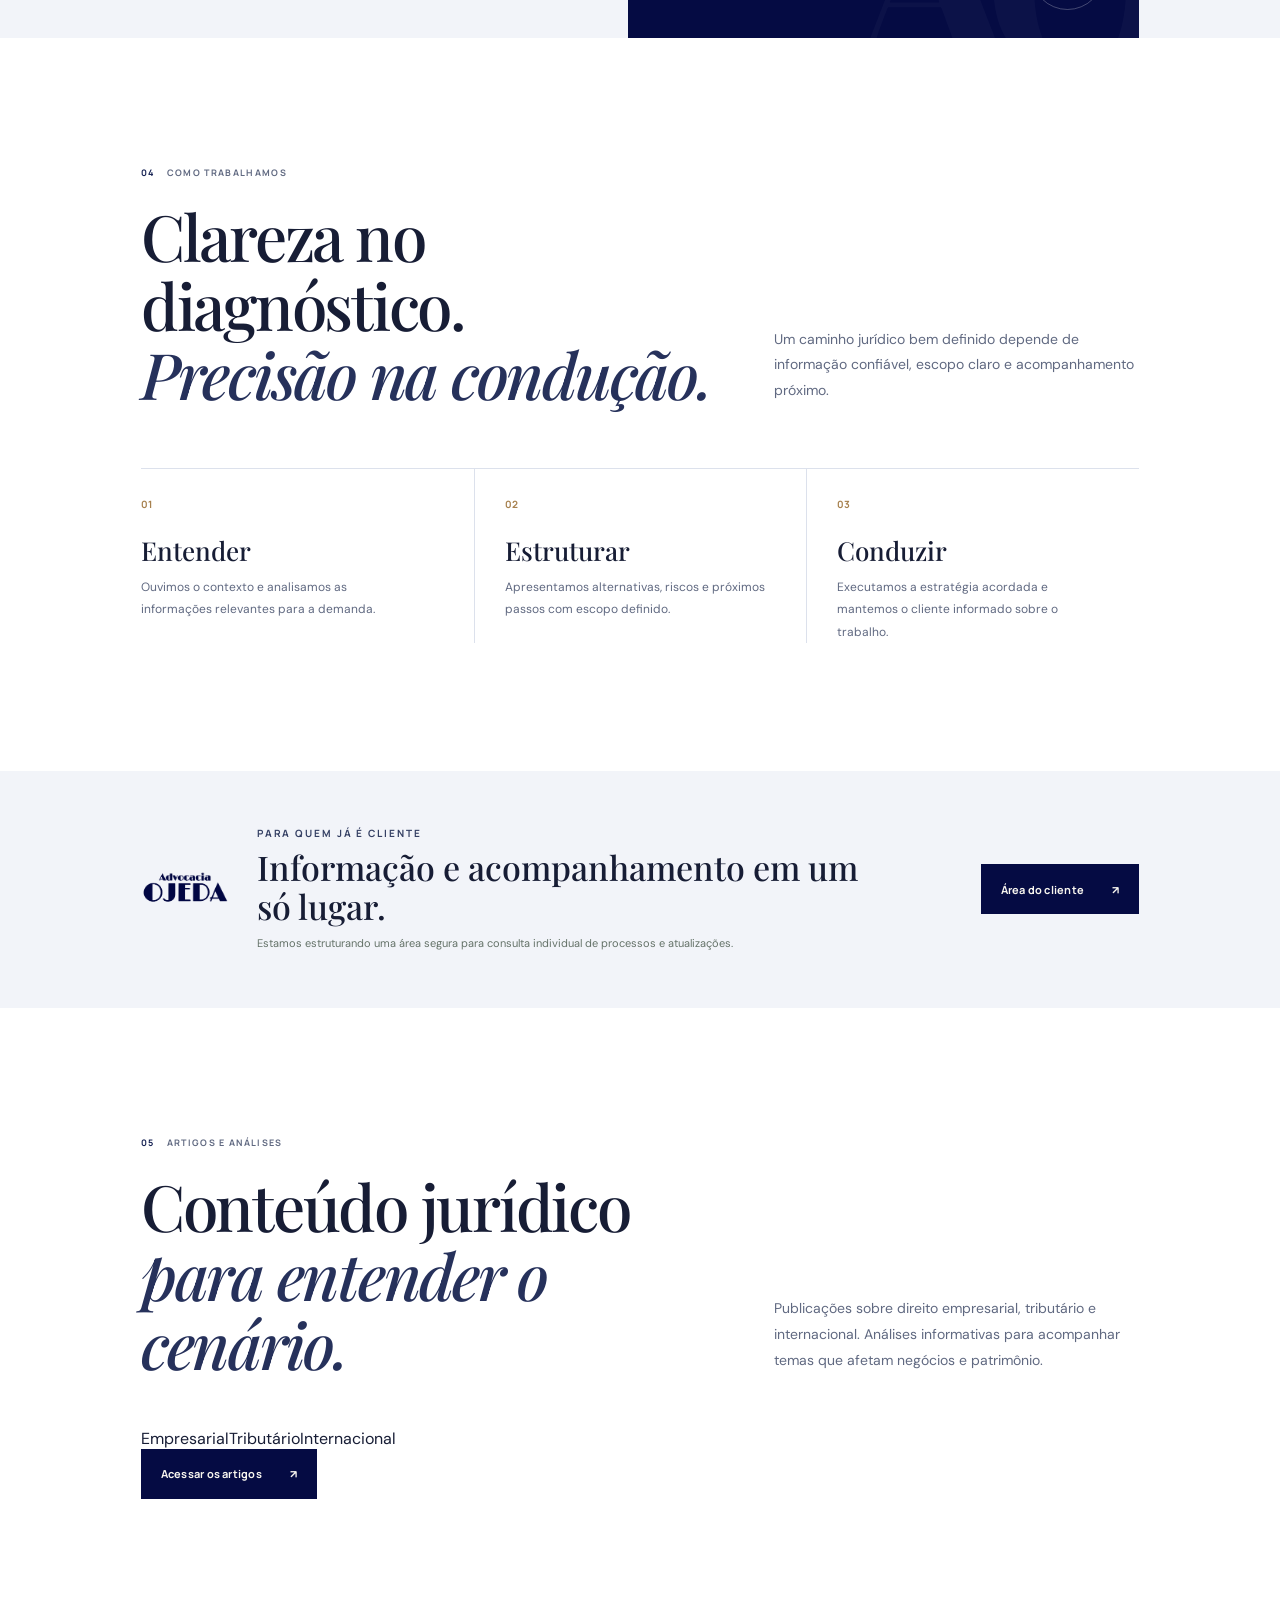
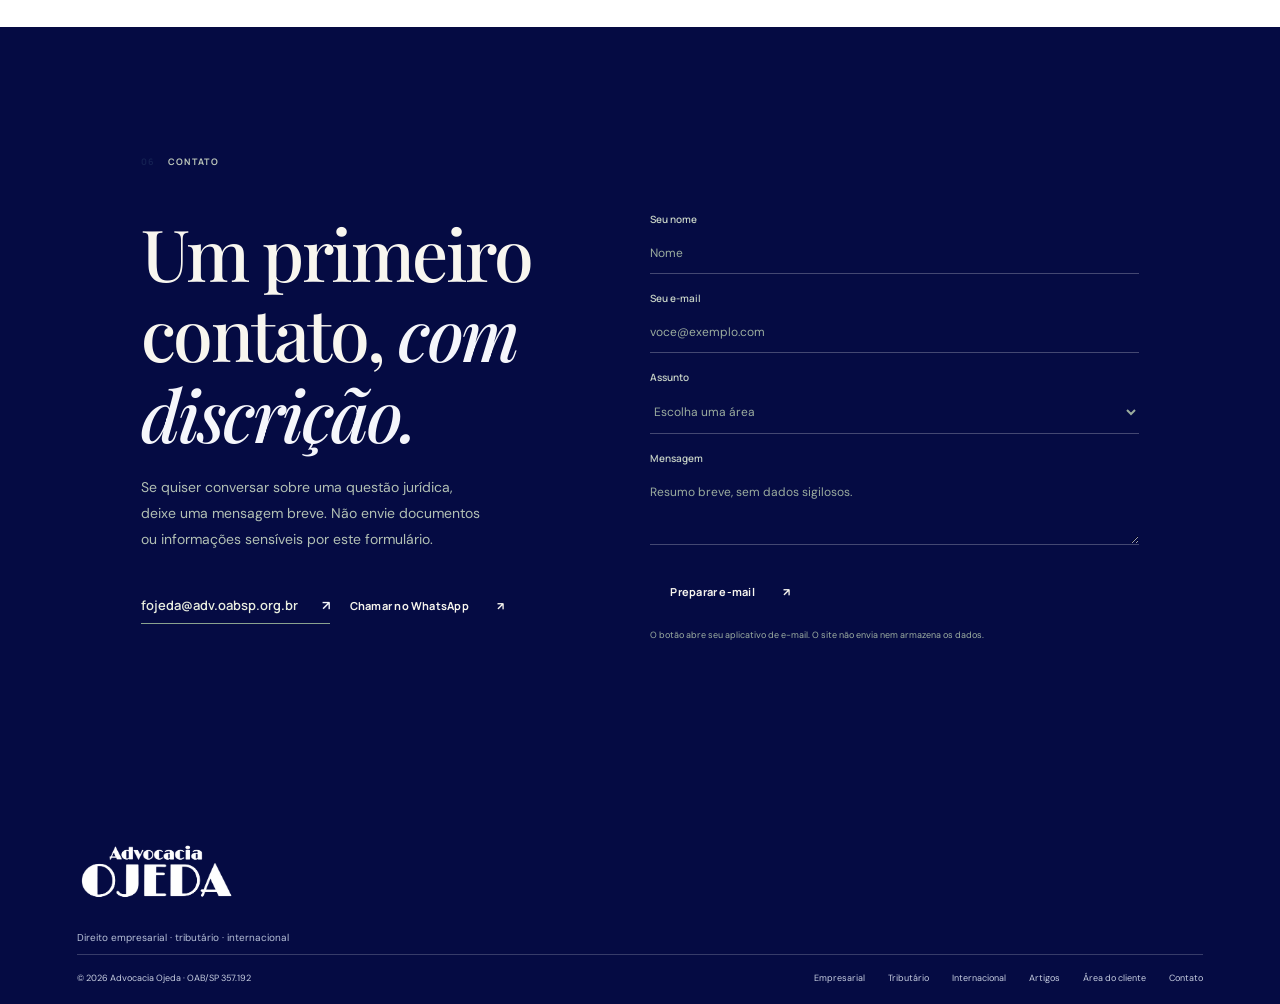
==== commit 19416751: "Adiciona contatos WhatsApp e acesso ao blog" ====
--- a/index.html
+++ b/index.html
@@ -20,7 +20,7 @@
     <a class="brand" href="#topo" aria-label="Advocacia Ojeda, início"><img class="brand-logo" src="logo.png" alt="Advocacia Ojeda"></a>
     <button class="menu-toggle" type="button" aria-expanded="false" aria-controls="menu-principal" aria-label="Abrir menu"><span></span><span></span></button>
     <nav class="main-nav" id="menu-principal" aria-label="Navegação principal">
-      <a href="#escritorio">O escritório</a><a href="#atuacao">Atuação</a><a href="#metodo">Como trabalhamos</a>
+      <a href="#escritorio">O escritório</a><a href="#atuacao">Atuação</a><a href="#metodo">Como trabalhamos</a><a href="blog.html">Artigos</a>
       <a class="nav-client" href="clientes.html">Área do cliente <span aria-hidden="true">↗</span></a>
     </nav>
   </header>
@@ -64,13 +64,17 @@
       <div class="steps"><article><span>01</span><h3>Entender</h3><p>Ouvimos o contexto e analisamos as informações relevantes para a demanda.</p></article><article><span>02</span><h3>Estruturar</h3><p>Apresentamos alternativas, riscos e próximos passos com escopo definido.</p></article><article><span>03</span><h3>Conduzir</h3><p>Executamos a estratégia acordada e mantemos o cliente informado sobre o trabalho.</p></article></div>
     </section>
     <section class="client-band"><div class="client-band-mark" aria-hidden="true"><img src="logo.png" alt=""></div><div><p class="eyebrow">Para quem já é cliente</p><h2>Informação e acompanhamento em um só lugar.</h2><p>Estamos estruturando uma área segura para consulta individual de processos e atualizações.</p></div><a class="button button-dark" href="clientes.html">Área do cliente <span aria-hidden="true">↗</span></a></section>
+    <section class="blog-promo section" id="artigos">
+      <div class="section-heading"><div><div class="section-kicker"><span>05</span><span>Artigos e análises</span></div><h2>Conteúdo jurídico<br><em>para entender o cenário.</em></h2></div><p>Publicações sobre direito empresarial, tributário e internacional. Análises informativas para acompanhar temas que afetam negócios e patrimônio.</p></div>
+      <div class="blog-promo-bottom"><div class="blog-topic-tags"><span>Empresarial</span><span>Tributário</span><span>Internacional</span></div><a class="button button-dark" href="blog.html">Acessar os artigos <span aria-hidden="true">↗</span></a></div>
+    </section>
     <section class="contact section" id="contato">
-      <div class="section-kicker"><span>05</span><span>Contato</span></div>
-      <div class="contact-grid"><div><h2>Um primeiro contato, <em>com discrição.</em></h2><p>Se quiser conversar sobre uma questão jurídica, deixe uma mensagem breve. Não envie documentos ou informações sensíveis por este formulário.</p><a class="contact-email" href="mailto:fojeda@adv.oabsp.org.br">fojeda@adv.oabsp.org.br <span aria-hidden="true">↗</span></a></div>
+      <div class="section-kicker"><span>06</span><span>Contato</span></div>
+      <div class="contact-grid"><div><h2>Um primeiro contato, <em>com discrição.</em></h2><p>Se quiser conversar sobre uma questão jurídica, deixe uma mensagem breve. Não envie documentos ou informações sensíveis por este formulário.</p><div class="contact-actions"><a class="contact-email" href="mailto:fojeda@adv.oabsp.org.br">fojeda@adv.oabsp.org.br <span aria-hidden="true">↗</span></a><a class="button button-whatsapp" href="https://wa.me/5511988274861" target="_blank" rel="noopener noreferrer">Chamar no WhatsApp <span aria-hidden="true">↗</span></a></div></div>
       <form class="contact-form" id="contact-form"><label>Seu nome<input name="name" autocomplete="name" required placeholder="Nome"></label><label>Seu e-mail<input name="email" type="email" autocomplete="email" required placeholder="voce@exemplo.com"></label><label>Assunto<select name="subject" required><option value="" selected disabled>Escolha uma área</option><option>Direito empresarial</option><option>Direito tributário</option><option>Direito internacional</option><option>Outro assunto</option></select></label><label>Mensagem<textarea name="message" rows="3" placeholder="Resumo breve, sem dados sigilosos."></textarea></label><button class="button button-dark" type="submit">Preparar e-mail <span aria-hidden="true">↗</span></button><p class="form-note">O botão abre seu aplicativo de e-mail. O site não envia nem armazena os dados.</p><p class="form-feedback" id="form-feedback" role="status" aria-live="polite"></p></form></div>
     </section>
   </main>
-  <footer class="site-footer"><a class="brand brand-footer" href="#topo" aria-label="Advocacia Ojeda"><img class="brand-logo" src="logo.png" alt="Advocacia Ojeda"></a><p>Direito empresarial · tributário · internacional</p><div class="footer-bottom"><span>© <span id="year">2026</span> Advocacia Ojeda · OAB/SP 357.192</span><a href="empresarial.html">Empresarial</a><a href="tributario.html">Tributário</a><a href="internacional.html">Internacional</a><a href="clientes.html">Área do cliente</a><a href="mailto:fojeda@adv.oabsp.org.br">Contato</a></div></footer>
+  <footer class="site-footer"><a class="brand brand-footer" href="#topo" aria-label="Advocacia Ojeda"><img class="brand-logo" src="logo.png" alt="Advocacia Ojeda"></a><p>Direito empresarial · tributário · internacional</p><div class="footer-bottom"><span>© <span id="year">2026</span> Advocacia Ojeda · OAB/SP 357.192</span><a href="empresarial.html">Empresarial</a><a href="tributario.html">Tributário</a><a href="internacional.html">Internacional</a><a href="blog.html">Artigos</a><a href="clientes.html">Área do cliente</a><a href="mailto:fojeda@adv.oabsp.org.br">Contato</a></div></footer>
   <script src="script.js" defer></script>
 </body>
 </html>
--- a/styles.css
+++ b/styles.css
@@ -26,3 +26,80 @@
 .site-footer{background:#050b43;color:#d4dcee}.site-footer>p{color:#b8c1d8}.footer-bottom{border-color:#ffffff33;color:#c7cee0}.footer-bottom a:hover{color:#fff}
 .founder-seal{border-color:#ffffff40;color:#d4dcee}.founder-seal b{color:#fff}
 .portal-privacy{color:#606981}.portal-footer{color:#606981}
+
+
+/* Páginas de atuação */
+.button-outline{border:1px solid #172451;background:transparent;color:#0b164d}
+.button-outline:hover{background:#eef1f8}
+.practice-card{grid-template-columns:42px minmax(0,1fr);gap:20px}
+.area-link{min-height:42px;margin-top:20px;padding:0 15px;font-size:10px}
+.detail-page{background:var(--paper)}
+.detail-hero{position:relative;overflow:hidden;background:linear-gradient(118deg,#050b43 0%,#050b43 56%,#101b5a 100%);color:#f7f8fc}
+.detail-hero:after{content:"";position:absolute;right:-130px;top:-230px;width:530px;height:530px;border:1px solid #ffffff18;border-radius:50%;box-shadow:0 0 0 70px #ffffff08,0 0 0 140px #ffffff05}
+.detail-hero-inner{position:relative;z-index:1;max-width:1160px;margin:0 auto;padding:clamp(80px,10vw,145px) clamp(24px,8vw,100px) 34px}
+.detail-hero .eyebrow{display:flex;align-items:center;gap:11px;color:#dfe4f3}
+.detail-hero .eyebrow span{width:24px;height:1px;background:#fff}
+.detail-hero .eyebrow i{font-style:normal;color:#aeb9d7}
+.detail-hero h1{max-width:850px;margin:22px 0 19px;font:500 clamp(48px,7vw,86px)/1.02 var(--serif);letter-spacing:-.04em}
+.detail-lead{max-width:650px;color:#cbd2e7;font-size:16px;line-height:1.8}
+.detail-hero-actions{display:flex;align-items:center;gap:26px;margin-top:30px}
+.detail-hero .button-light{background:#fff;color:#050b43}
+.detail-hero .text-link{color:#e6e9f3}
+.detail-index{display:flex;justify-content:space-between;margin-top:clamp(65px,9vw,125px);padding-top:17px;border-top:1px solid #ffffff35;color:#c3cbe1;font:600 9px var(--display);letter-spacing:.13em;text-transform:uppercase}
+.detail-index span{color:#fff}
+.detail-intro{background:#fff}
+.detail-intro-grid{display:grid;grid-template-columns:1fr .8fr;gap:10%;margin-top:43px}
+.detail-intro-grid h2{max-width:600px;margin:0;font:500 clamp(34px,4.5vw,58px)/1.12 var(--serif);letter-spacing:-.03em}
+.detail-intro-grid p{color:var(--muted);font-size:14px;line-height:1.9}
+.detail-topics{background:#f2f4f9}
+.detail-topics .section-heading h2 em{color:#26315b}
+.detail-card-grid{display:grid;grid-template-columns:repeat(2,minmax(0,1fr));gap:14px}
+.detail-card-grid article{min-height:205px;padding:27px;background:#fff;border:1px solid #dce1ec}
+.detail-card-mark{display:grid;place-items:center;width:29px;height:29px;margin-bottom:20px;border:1px solid #b6bfd6;border-radius:50%;color:#172451;font-size:14px}
+.detail-card-grid h3{margin:0 0 10px;color:#131b3a;font:500 23px var(--serif)}
+.detail-card-grid p{max-width:460px;margin:0;color:#606981;font-size:12px;line-height:1.8}
+.detail-process{background:#050b43;color:#f7f8fc}
+.detail-process>h2{margin:25px 0 55px;font:500 clamp(38px,5vw,60px)/1.08 var(--serif);letter-spacing:-.03em}
+.detail-process>h2 em{color:#dce2f2;font-weight:500}
+.detail-process .steps{border-color:#ffffff35}
+.detail-process .steps article+article{border-color:#ffffff35}
+.detail-process .steps article>span{color:#c5cee5}
+.detail-process .steps h3{color:#fff}
+.detail-process .steps p{color:#c5cde0}
+.contact-compact{padding-top:70px;padding-bottom:70px;background:#fff;color:#171d35}
+.contact-compact>.section-kicker{color:#606981}
+.contact-compact .contact-grid{grid-template-columns:.75fr 1.25fr;gap:8%;margin-top:27px}
+.contact-compact h2{max-width:450px;font-size:clamp(36px,4.2vw,53px)}
+.contact-compact h2 em{color:#26315b}
+.contact-compact .contact-grid>div>p{margin:16px 0 20px;color:#606981;font-size:12px}
+.contact-compact .contact-email{padding-bottom:7px;border-color:#b7bfd2;color:#172451;font-size:11px}
+.contact-compact .contact-email span{color:#172451}
+.contact-compact .contact-form{gap:12px}
+.contact-compact .contact-form label{color:#46506b;font-size:9px}
+.contact-compact .contact-form input,.contact-compact .contact-form select,.contact-compact .contact-form textarea{padding:9px 0;border-bottom-color:#cbd1df;color:#171d35;font-size:11px}
+.contact-compact .contact-form input::placeholder,.contact-compact .contact-form textarea::placeholder,.contact-compact .contact-form select{color:#7b8499}
+.contact-compact .contact-form .button{min-height:42px;background:#050b43;color:#fff}
+.contact-compact .form-note{color:#737c91;font-size:9px}
+.contact-compact .form-feedback{color:#172451}
+.portal-contact-mini{width:min(100%,570px);margin:15px auto 0;color:#46506b;font-size:11px}
+.portal-contact-mini summary{width:max-content;max-width:100%;cursor:pointer;text-decoration:underline;text-decoration-color:#aeb8d0;text-underline-offset:5px}
+.portal-contact-mini form{margin-top:14px;padding:18px 20px;background:#fff;border:1px solid var(--line)}
+.portal-contact-mini .contact-form{gap:12px}
+.portal-contact-mini .contact-form label{color:#46506b}
+.portal-contact-mini .contact-form input,.portal-contact-mini .contact-form textarea{border-bottom-color:#cbd1df;color:#171d35}
+.portal-contact-mini .contact-form input::placeholder,.portal-contact-mini .contact-form textarea::placeholder{color:#7b8499}
+.portal-contact-mini .contact-form .button{min-height:40px;background:#050b43;color:#fff}
+@media(max-width:650px){
+ .practice-card{grid-template-columns:28px minmax(0,1fr);gap:11px}
+ .detail-hero-inner{padding:75px 24px 25px}
+ .detail-hero h1{font-size:clamp(44px,12vw,66px)}
+ .detail-lead{font-size:14px}
+ .detail-hero-actions{align-items:flex-start;flex-direction:column;gap:17px}
+ .detail-index{font-size:8px}
+ .detail-intro-grid{grid-template-columns:1fr;gap:20px;margin-top:30px}
+ .detail-card-grid{grid-template-columns:1fr}
+ .detail-card-grid article{min-height:0;padding:23px}
+ .detail-process>h2{margin-bottom:33px}
+ .contact-compact .contact-grid{grid-template-columns:1fr;gap:28px}
+ .contact-compact h2{font-size:44px}
+}
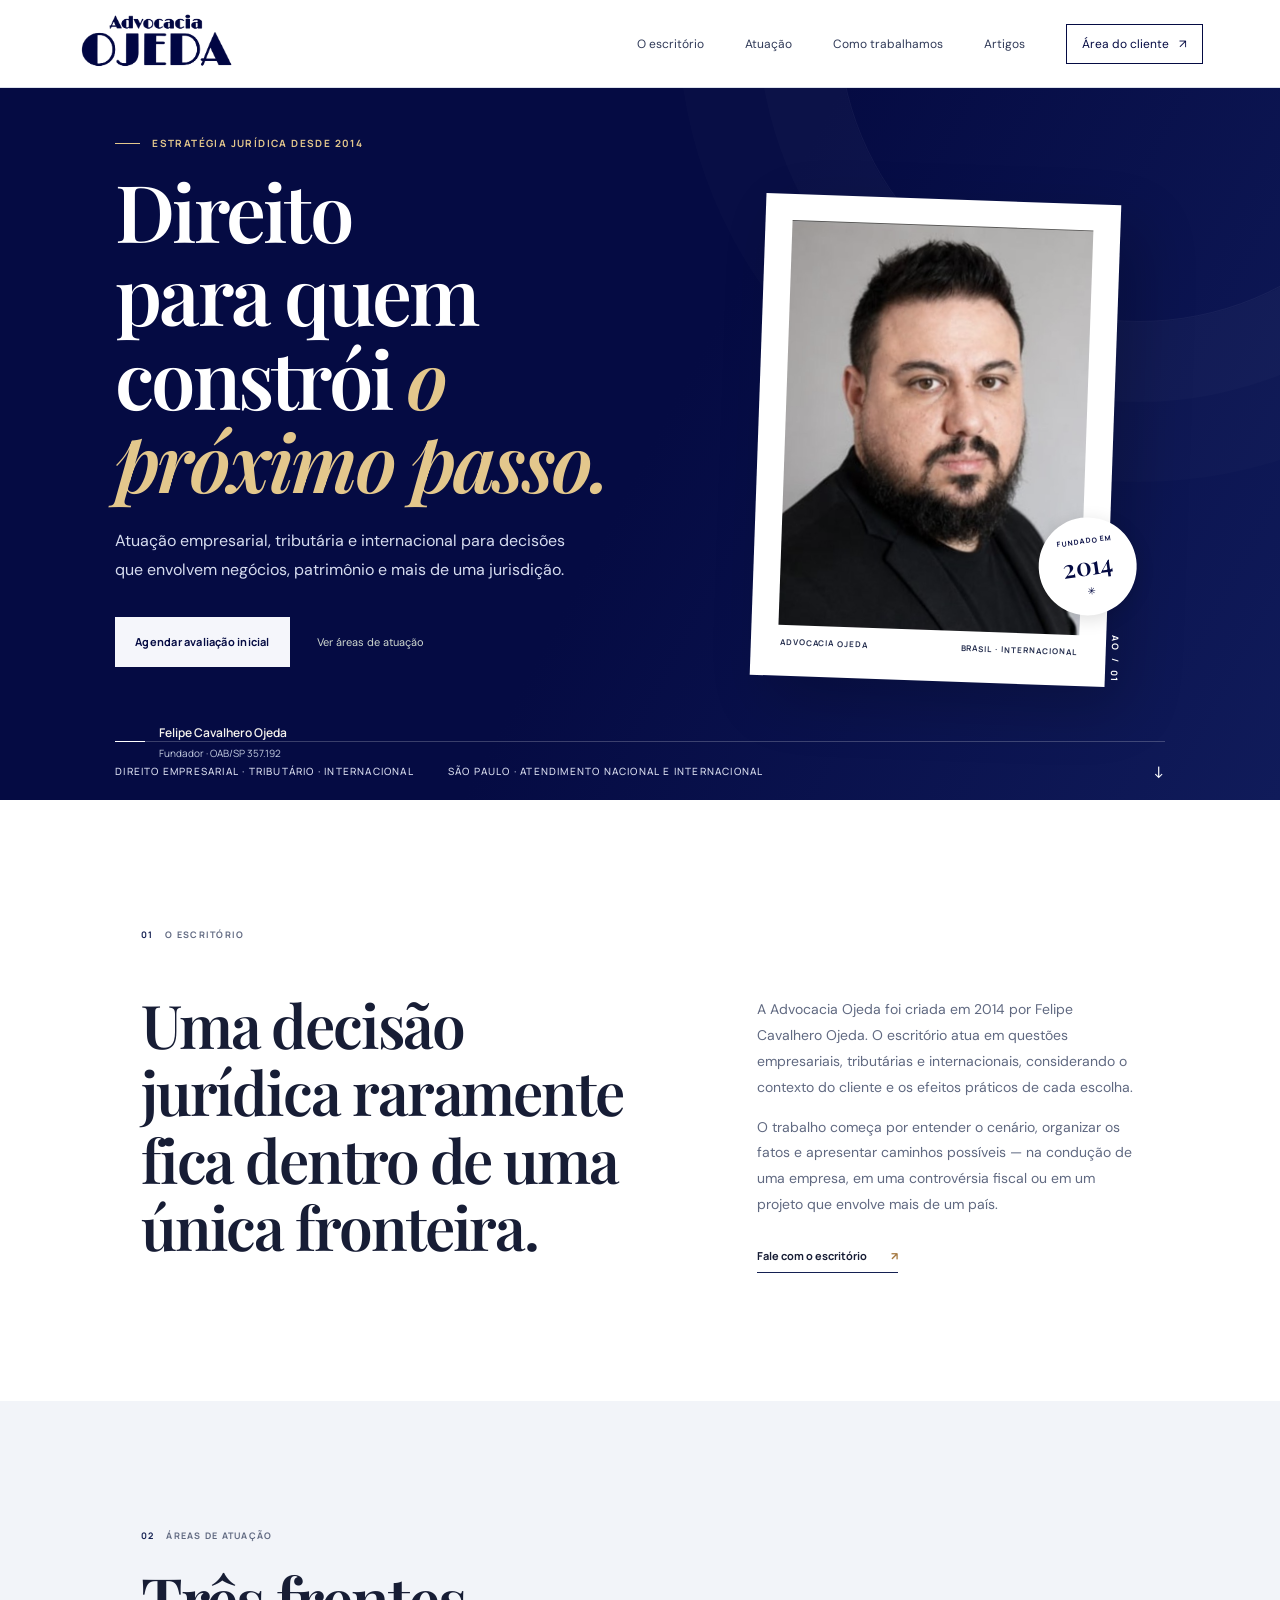
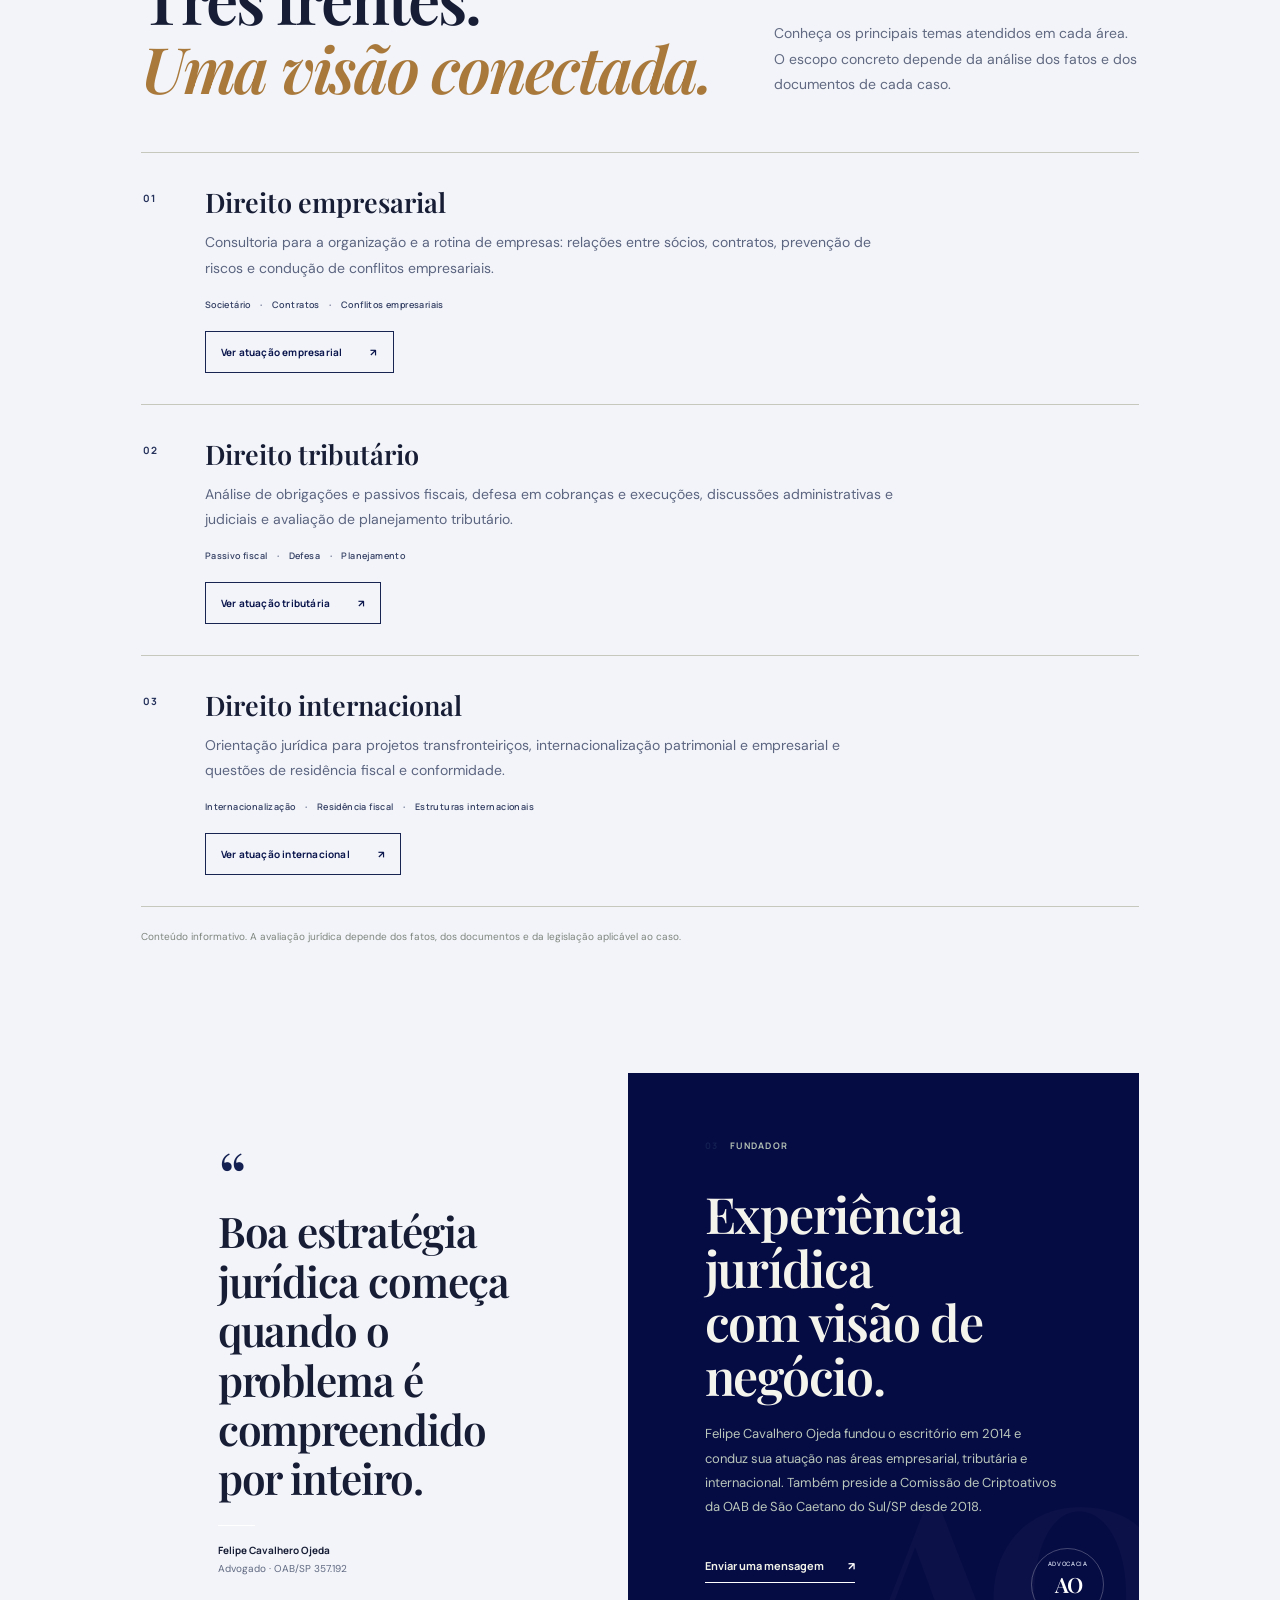
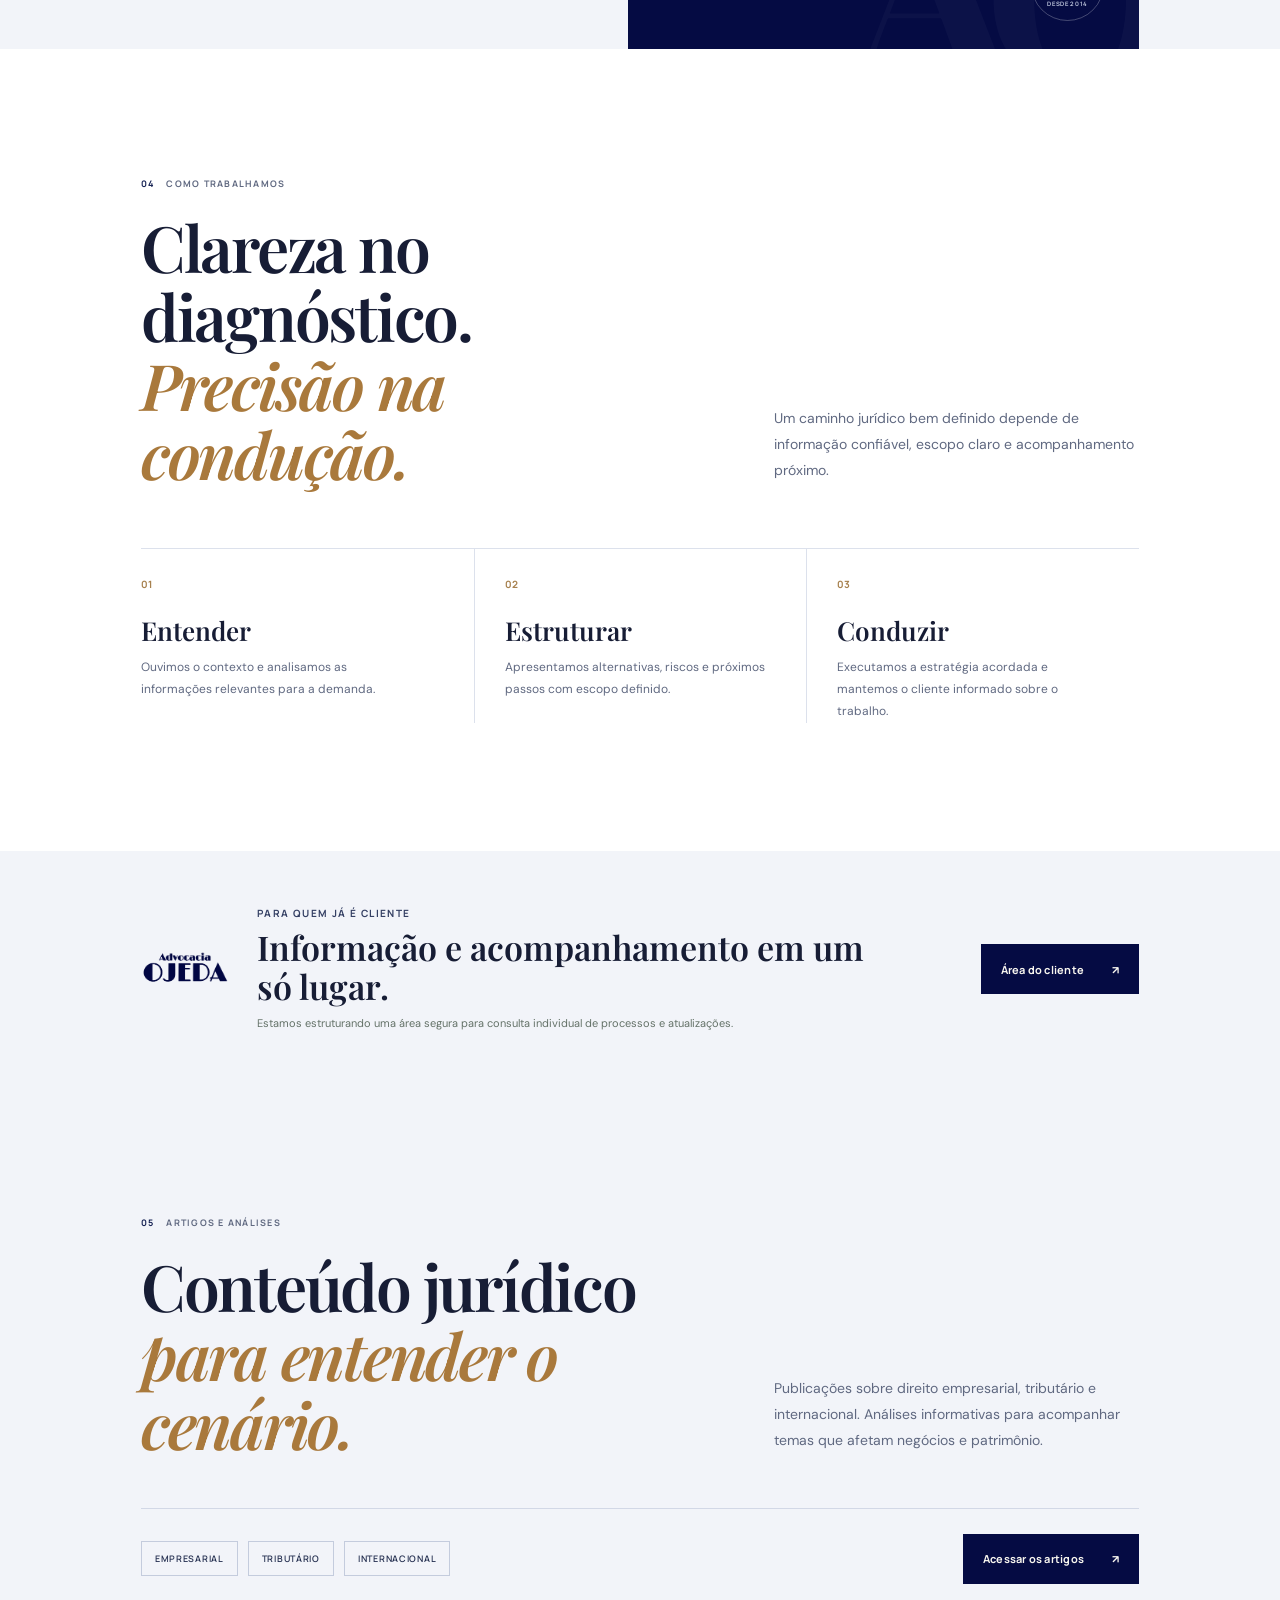
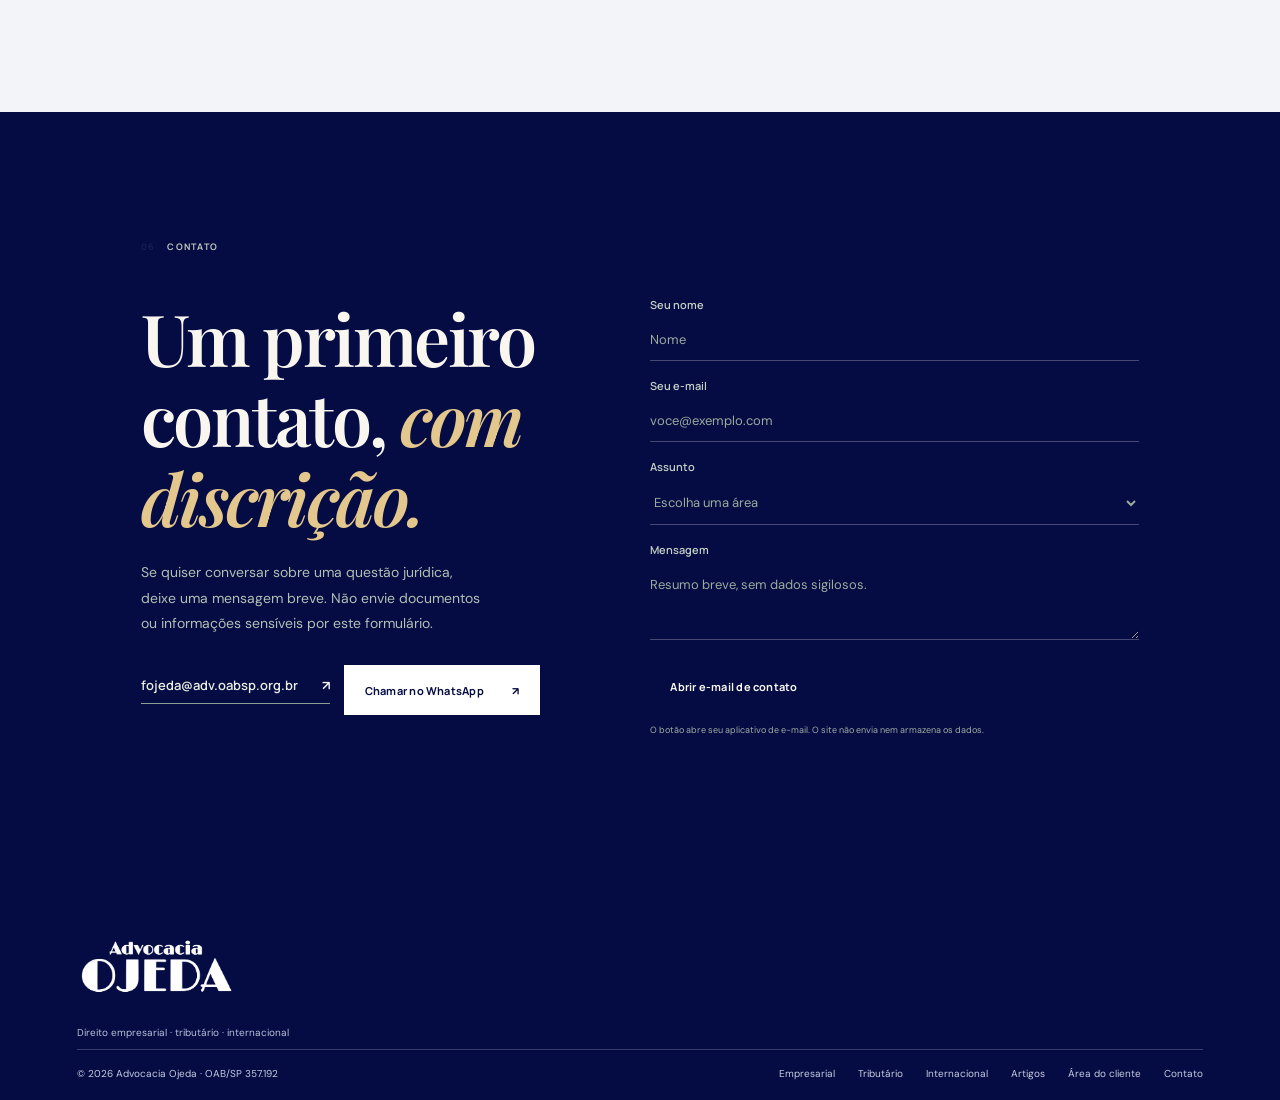
==== commit 8df7b3b3: "Melhora hierarquia tipografica e CTAs conforme board Xsquad" ====
--- a/index.html
+++ b/index.html
@@ -30,7 +30,7 @@
         <p class="eyebrow"><span></span> Estratégia jurídica desde 2014</p>
         <h1>Direito para quem constrói <em>o próximo passo.</em></h1>
         <p class="hero-lead">Atuação empresarial, tributária e internacional para decisões que envolvem negócios, patrimônio e mais de uma jurisdição.</p>
-        <div class="hero-actions"><a class="button button-light" href="#atuacao">Conheça as áreas <span aria-hidden="true">↓</span></a><a class="text-link" href="#contato">Contato reservado <span aria-hidden="true">↗</span></a></div>
+        <div class="hero-actions"><a class="button button-light" href="#contato">Agendar avaliação inicial</a><a class="text-link" href="#atuacao">Ver áreas de atuação</a></div>
         <div class="hero-signature"><span class="signature-line"></span><span>Felipe Cavalhero Ojeda <small>Fundador · OAB/SP 357.192</small></span></div>
       </div>
       <div class="hero-art" aria-label="Retrato de Felipe Cavalhero Ojeda">
@@ -71,10 +71,10 @@
     <section class="contact section" id="contato">
       <div class="section-kicker"><span>06</span><span>Contato</span></div>
       <div class="contact-grid"><div><h2>Um primeiro contato, <em>com discrição.</em></h2><p>Se quiser conversar sobre uma questão jurídica, deixe uma mensagem breve. Não envie documentos ou informações sensíveis por este formulário.</p><div class="contact-actions"><a class="contact-email" href="mailto:fojeda@adv.oabsp.org.br">fojeda@adv.oabsp.org.br <span aria-hidden="true">↗</span></a><a class="button button-whatsapp" href="https://wa.me/5511988274861" target="_blank" rel="noopener noreferrer">Chamar no WhatsApp <span aria-hidden="true">↗</span></a></div></div>
-      <form class="contact-form" id="contact-form"><label>Seu nome<input name="name" autocomplete="name" required placeholder="Nome"></label><label>Seu e-mail<input name="email" type="email" autocomplete="email" required placeholder="voce@exemplo.com"></label><label>Assunto<select name="subject" required><option value="" selected disabled>Escolha uma área</option><option>Direito empresarial</option><option>Direito tributário</option><option>Direito internacional</option><option>Outro assunto</option></select></label><label>Mensagem<textarea name="message" rows="3" placeholder="Resumo breve, sem dados sigilosos."></textarea></label><button class="button button-dark" type="submit">Preparar e-mail <span aria-hidden="true">↗</span></button><p class="form-note">O botão abre seu aplicativo de e-mail. O site não envia nem armazena os dados.</p><p class="form-feedback" id="form-feedback" role="status" aria-live="polite"></p></form></div>
+      <form class="contact-form" id="contact-form"><label>Seu nome<input name="name" autocomplete="name" required placeholder="Nome"></label><label>Seu e-mail<input name="email" type="email" autocomplete="email" required placeholder="voce@exemplo.com"></label><label>Assunto<select name="subject" required><option value="" selected disabled>Escolha uma área</option><option>Direito empresarial</option><option>Direito tributário</option><option>Direito internacional</option><option>Outro assunto</option></select></label><label>Mensagem<textarea name="message" rows="3" placeholder="Resumo breve, sem dados sigilosos."></textarea></label><button class="button button-dark" type="submit">Abrir e-mail de contato</button><p class="form-note">O botão abre seu aplicativo de e-mail. O site não envia nem armazena os dados.</p><p class="form-feedback" id="form-feedback" role="status" aria-live="polite"></p></form></div>
     </section>
   </main>
   <footer class="site-footer"><a class="brand brand-footer" href="#topo" aria-label="Advocacia Ojeda"><img class="brand-logo" src="logo.png" alt="Advocacia Ojeda"></a><p>Direito empresarial · tributário · internacional</p><div class="footer-bottom"><span>© <span id="year">2026</span> Advocacia Ojeda · OAB/SP 357.192</span><a href="empresarial.html">Empresarial</a><a href="tributario.html">Tributário</a><a href="internacional.html">Internacional</a><a href="blog.html">Artigos</a><a href="clientes.html">Área do cliente</a><a href="mailto:fojeda@adv.oabsp.org.br">Contato</a></div></footer>
   <script src="script.js" defer></script>
 </body>
-</html>+</html>
--- a/styles.css
+++ b/styles.css
@@ -103,3 +103,136 @@
  .contact-compact .contact-grid{grid-template-columns:1fr;gap:28px}
  .contact-compact h2{font-size:44px}
 }
+
+
+/* Contato por e-mail e WhatsApp */
+.contact-actions{display:flex;flex-wrap:wrap;align-items:center;gap:14px}
+.button-whatsapp{background:#fff;border:1px solid #fff;color:#050b43}
+.button-whatsapp:hover{background:#e9edf7}
+.contact-compact .button-whatsapp{background:#fff;border-color:#050b43;color:#050b43}
+.contact-compact .button-whatsapp:hover{background:#eef1f8}
+.contact-compact .contact-actions{gap:12px}
+.portal-header-links{display:flex;align-items:center;gap:22px}
+.portal-contact+.portal-contact{margin-top:10px}
+.portal-contact.button-whatsapp{justify-content:center;background:#fff;border:1px solid #050b43;color:#050b43}
+.portal-contact.button-whatsapp:hover{background:#eef1f8}
+/* Blog */
+.blog-promo{background:#f2f4f9}
+.blog-promo .section-heading h2 em{color:#26315b}
+.blog-promo-bottom{display:flex;align-items:center;justify-content:space-between;gap:24px;padding-top:25px;border-top:1px solid #d2d8e6}
+.blog-topic-tags{display:flex;flex-wrap:wrap;gap:10px}
+.blog-topic-tags span{padding:10px 13px;border:1px solid #c4ccdd;color:#273252;font:600 9px var(--display);letter-spacing:.08em;text-transform:uppercase}
+.blog-page{background:#fff}
+.blog-hero{position:relative;overflow:hidden;background:linear-gradient(118deg,#050b43 0%,#050b43 56%,#101b5a 100%);color:#f7f8fc}
+.blog-hero:after{content:"";position:absolute;right:-140px;top:-245px;width:540px;height:540px;border:1px solid #ffffff18;border-radius:50%;box-shadow:0 0 0 70px #ffffff08,0 0 0 140px #ffffff05}
+.blog-hero-inner{position:relative;z-index:1;max-width:1160px;margin:0 auto;padding:clamp(78px,10vw,140px) clamp(24px,8vw,100px) 60px}
+.blog-hero h1{max-width:800px;margin:20px 0 18px;font:500 clamp(46px,6.8vw,80px)/1.04 var(--serif);letter-spacing:-.04em}
+.blog-hero .eyebrow{display:flex;align-items:center;gap:11px;color:#dfe4f3}
+.blog-hero .eyebrow span{width:24px;height:1px;background:#fff}
+.blog-hero p:not(.eyebrow){max-width:650px;color:#cbd2e7;font-size:15px;line-height:1.85}
+.blog-category-wrap{background:#f2f4f9}
+.blog-category-grid{display:grid;grid-template-columns:repeat(3,minmax(0,1fr));gap:15px;margin-top:42px}
+.blog-category-grid article{display:flex;flex-direction:column;min-height:230px;padding:26px;background:#fff;border:1px solid #dce1ec}
+.blog-category-grid article>span{color:#273252;font:700 9px var(--display);letter-spacing:.12em;text-transform:uppercase}
+.blog-category-grid h2{margin:22px 0 10px;color:#151d3a;font:500 25px var(--serif)}
+.blog-category-grid p{margin:0 0 18px;color:#606981;font-size:12px;line-height:1.8}
+.blog-category-grid a{margin-top:auto;color:#172451;font:700 10px var(--display);text-decoration:none}
+.blog-category-grid a:hover{text-decoration:underline;text-underline-offset:4px}
+.blog-note{max-width:750px;margin:30px 0 0;color:#737c91;font-size:11px;line-height:1.75}
+.blog-cta{display:flex;justify-content:space-between;align-items:center;gap:20px}
+.blog-cta h2{margin:0;font:500 clamp(27px,3.7vw,43px)/1.15 var(--serif)}
+.blog-cta p{max-width:590px;margin:11px 0 0;color:#bac4da;font-size:12px;line-height:1.7}
+@media(max-width:700px){
+ .blog-promo-bottom{align-items:flex-start;flex-direction:column}
+ .blog-category-grid{grid-template-columns:1fr}
+ .blog-category-grid article{min-height:190px}
+ .blog-cta{align-items:flex-start;flex-direction:column}
+ .contact-actions{align-items:flex-start;flex-direction:column}
+}
+
+.blog-hero .eyebrow i{font-style:normal;color:#aeb9d7}
+.blog-contact-actions{display:flex;align-items:center;gap:18px;margin-top:22px}
+.blog-email{color:#e6e9f3;font:600 11px var(--display);text-decoration:none;border-bottom:1px solid #ffffff5c;padding-bottom:5px}
+@media(max-width:650px){.blog-contact-actions{align-items:flex-start;flex-direction:column}}
+
+
+/* Artigos do blog */
+.blog-feature{display:grid;grid-template-columns:.55fr 1.45fr;gap:clamp(24px,5vw,64px);align-items:center;margin:30px 0 45px;padding:clamp(24px,4vw,46px);background:#fff;border:1px solid #dce1ec}
+.blog-feature-marker{min-height:210px;display:flex;flex-direction:column;justify-content:space-between;padding:24px;background:linear-gradient(145deg,#050b43,#101b5a);color:#fff}
+.blog-feature-marker span{font:700 9px var(--display);letter-spacing:.14em;text-transform:uppercase}
+.blog-feature-marker b{font:500 clamp(32px,4vw,46px) var(--serif);letter-spacing:.04em}
+.blog-feature-copy h2{margin:10px 0 12px;color:#151d3a;font:500 clamp(29px,3.5vw,41px)/1.12 var(--serif)}
+.blog-feature-copy>p:not(.blog-feature-meta){max-width:620px;color:#606981;font-size:13px;line-height:1.8}
+.blog-feature-meta{margin:0;color:#58627c;font:600 9px var(--display);letter-spacing:.08em;text-transform:uppercase}
+.blog-feature-meta span{padding:0 7px;color:#9aa3b6}
+.blog-feature-copy .button{margin-top:6px}
+.article-page{background:#fff}
+.article-hero{background:linear-gradient(118deg,#050b43 0%,#050b43 60%,#101b5a 100%);color:#f7f8fc}
+.article-hero-inner{max-width:1080px;margin:0 auto;padding:clamp(68px,8vw,115px) clamp(24px,8vw,90px) 38px}
+.article-hero .eyebrow{display:flex;align-items:center;gap:10px;color:#dce2f2}
+.article-hero .eyebrow span{width:24px;height:1px;background:#fff}
+.article-hero .eyebrow i{font-style:normal;color:#aeb9d7}
+.article-hero h1{max-width:900px;margin:22px 0 20px;font:500 clamp(39px,5.9vw,70px)/1.06 var(--serif);letter-spacing:-.035em}
+.article-deck{max-width:740px;color:#cbd2e7;font-size:16px;line-height:1.8}
+.article-byline{display:flex;flex-wrap:wrap;justify-content:space-between;gap:12px;margin-top:40px;padding-top:16px;border-top:1px solid #ffffff35;color:#c4cce0;font:600 9px var(--display);letter-spacing:.07em;text-transform:uppercase}
+.article-body{max-width:850px;margin:0 auto;padding:clamp(38px,6vw,70px) 24px;color:#29314b;font-size:15px;line-height:1.9}
+.article-body p{margin:0 0 20px}
+.article-body .article-lead{font-size:18px;line-height:1.85;color:#171d35}
+.article-body h2{margin:48px 0 16px;color:#111a3d;font:500 clamp(28px,4vw,38px)/1.16 var(--serif);letter-spacing:-.02em}
+.article-body h3{margin:28px 0 8px;color:#111a3d;font:500 24px/1.2 var(--serif)}
+.article-body ul,.article-body ol{padding-left:24px;margin:0 0 24px}
+.article-body li{padding-left:4px;margin:0 0 10px}
+.article-callout{margin:28px 0;padding:22px 25px;border-left:3px solid #172451;background:#f2f4f9;color:#172451}
+.article-callout p{margin:7px 0 0;color:#46506b}
+.article-table-wrap{overflow-x:auto;margin:24px 0}
+.article-table{width:100%;border-collapse:collapse;font-size:12px;line-height:1.65}
+.article-table th,.article-table td{padding:13px 14px;border:1px solid #dce1ec;text-align:left;vertical-align:top}
+.article-table th{background:#050b43;color:#fff;font:700 9px var(--display);letter-spacing:.08em;text-transform:uppercase}
+.article-table tr:nth-child(even){background:#f6f7fa}
+.ebook-promo{display:grid;grid-template-columns:minmax(230px,.9fr) 1.1fr;gap:clamp(24px,5vw,52px);align-items:center;margin:54px 0;padding:clamp(22px,4vw,38px);background:#050b43;color:#fff}
+.ebook-cover-frame{overflow:hidden;width:100%;aspect-ratio:1.294;background:#101b5a;border:1px solid #ffffff38}
+.ebook-cover-frame iframe{display:block;width:100%;height:100%;border:0}
+.ebook-copy .eyebrow{margin-bottom:12px;color:#e3d09c}
+.ebook-copy h2{margin:0 0 13px;color:#fff;font-size:clamp(28px,3.5vw,39px)}
+.ebook-copy p:not(.eyebrow){color:#d5dced;font-size:12px;line-height:1.8}
+.ebook-copy .button{margin:10px 12px 0 0;background:#fff;color:#050b43}
+.ebook-text-link{display:inline-block;margin-top:18px;color:#f1f3f8;font:600 10px var(--display);text-decoration:underline;text-underline-offset:4px}
+.article-sources{font-size:12px}
+.article-sources a{color:#172451;text-decoration:underline;text-underline-offset:3px}
+.article-disclaimer{margin-top:40px!important;padding-top:18px;border-top:1px solid #dce1ec;color:#6b7387;font-size:11px}
+.article-contact{border-top:1px solid #e0e4ed}
+.article-pagination{display:flex;justify-content:space-between;gap:15px;max-width:850px;margin:0 auto;padding:0 24px 60px}
+.article-pagination a{color:#172451;font:600 10px var(--display);text-decoration:none}
+.article-pagination a:hover{text-decoration:underline;text-underline-offset:4px}
+@media(max-width:700px){
+ .blog-feature{grid-template-columns:1fr;gap:22px}
+ .blog-feature-marker{min-height:150px}
+ .article-hero-inner{padding:62px 23px 28px}
+ .article-hero h1{font-size:clamp(37px,10vw,54px)}
+ .article-deck{font-size:14px}
+ .article-body{font-size:14px}
+ .article-body .article-lead{font-size:16px}
+ .article-table{min-width:650px}
+ .ebook-promo{grid-template-columns:1fr}
+ .ebook-cover-frame{max-width:540px;margin:0 auto}
+ .article-pagination{flex-direction:column;padding-bottom:40px}
+}
+
+/* Refinamentos de hierarquia tipografica — board Xsquad */
+:root{
+  --accent-dark:#a9793c;
+  --accent-light:#e3c78c
+}
+.hero .eyebrow{color:var(--accent-light)}
+.hero .eyebrow span{background:var(--accent-light)}
+.hero h1 em,.contact h2 em,.detail-process>h2 em{color:var(--accent-light)!important;font-weight:600!important}
+.section-heading h2 em,.detail-topics .section-heading h2 em,.blog-promo .section-heading h2 em,.contact-compact h2 em{color:var(--accent-dark)!important;font-weight:600!important}
+.hero h1,.intro h2,.contact h2,.section-heading h2,.card-main h3,.founder-quote blockquote,.founder-info h2,.steps h3,.client-band h2,.detail-hero h1,.detail-intro-grid h2,.detail-card-grid h3,.detail-process>h2,.contact-compact h2,.blog-hero h1,.blog-category-grid h2,.blog-cta h2,.blog-feature-marker b,.blog-feature-copy h2,.article-hero h1,.article-body h2,.article-body h3{font-weight:600!important}
+.hero-lead{color:#d6dcef;font-size:16px}
+.hero-signature small{color:#c4cce0}
+.eyebrow,.section-kicker{letter-spacing:.14em}
+.hero-bottom{font-size:10px}
+.card-main p{font-size:14px;color:#5c6580}
+.footer-bottom{font-size:10px}
+.contact-form label{font-size:11px}
+.contact-form input,.contact-form select,.contact-form textarea{font-size:13px}
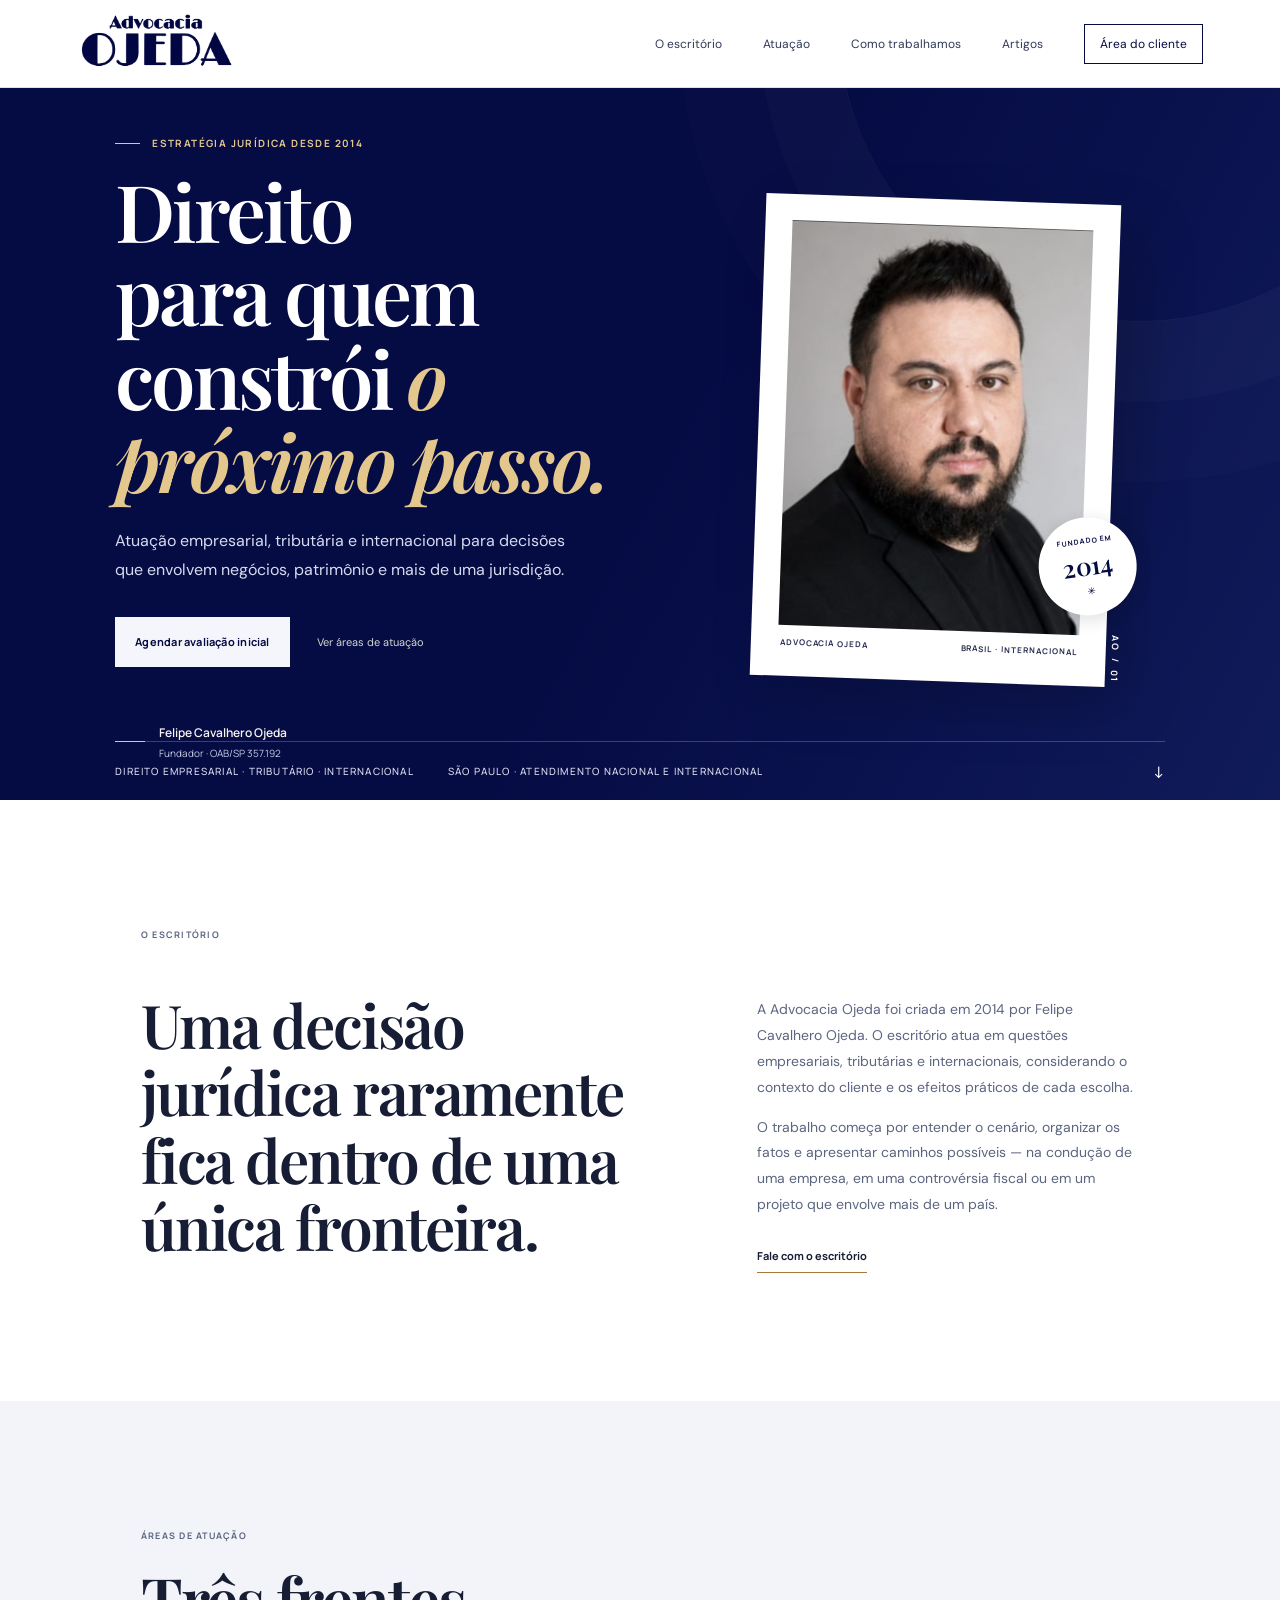
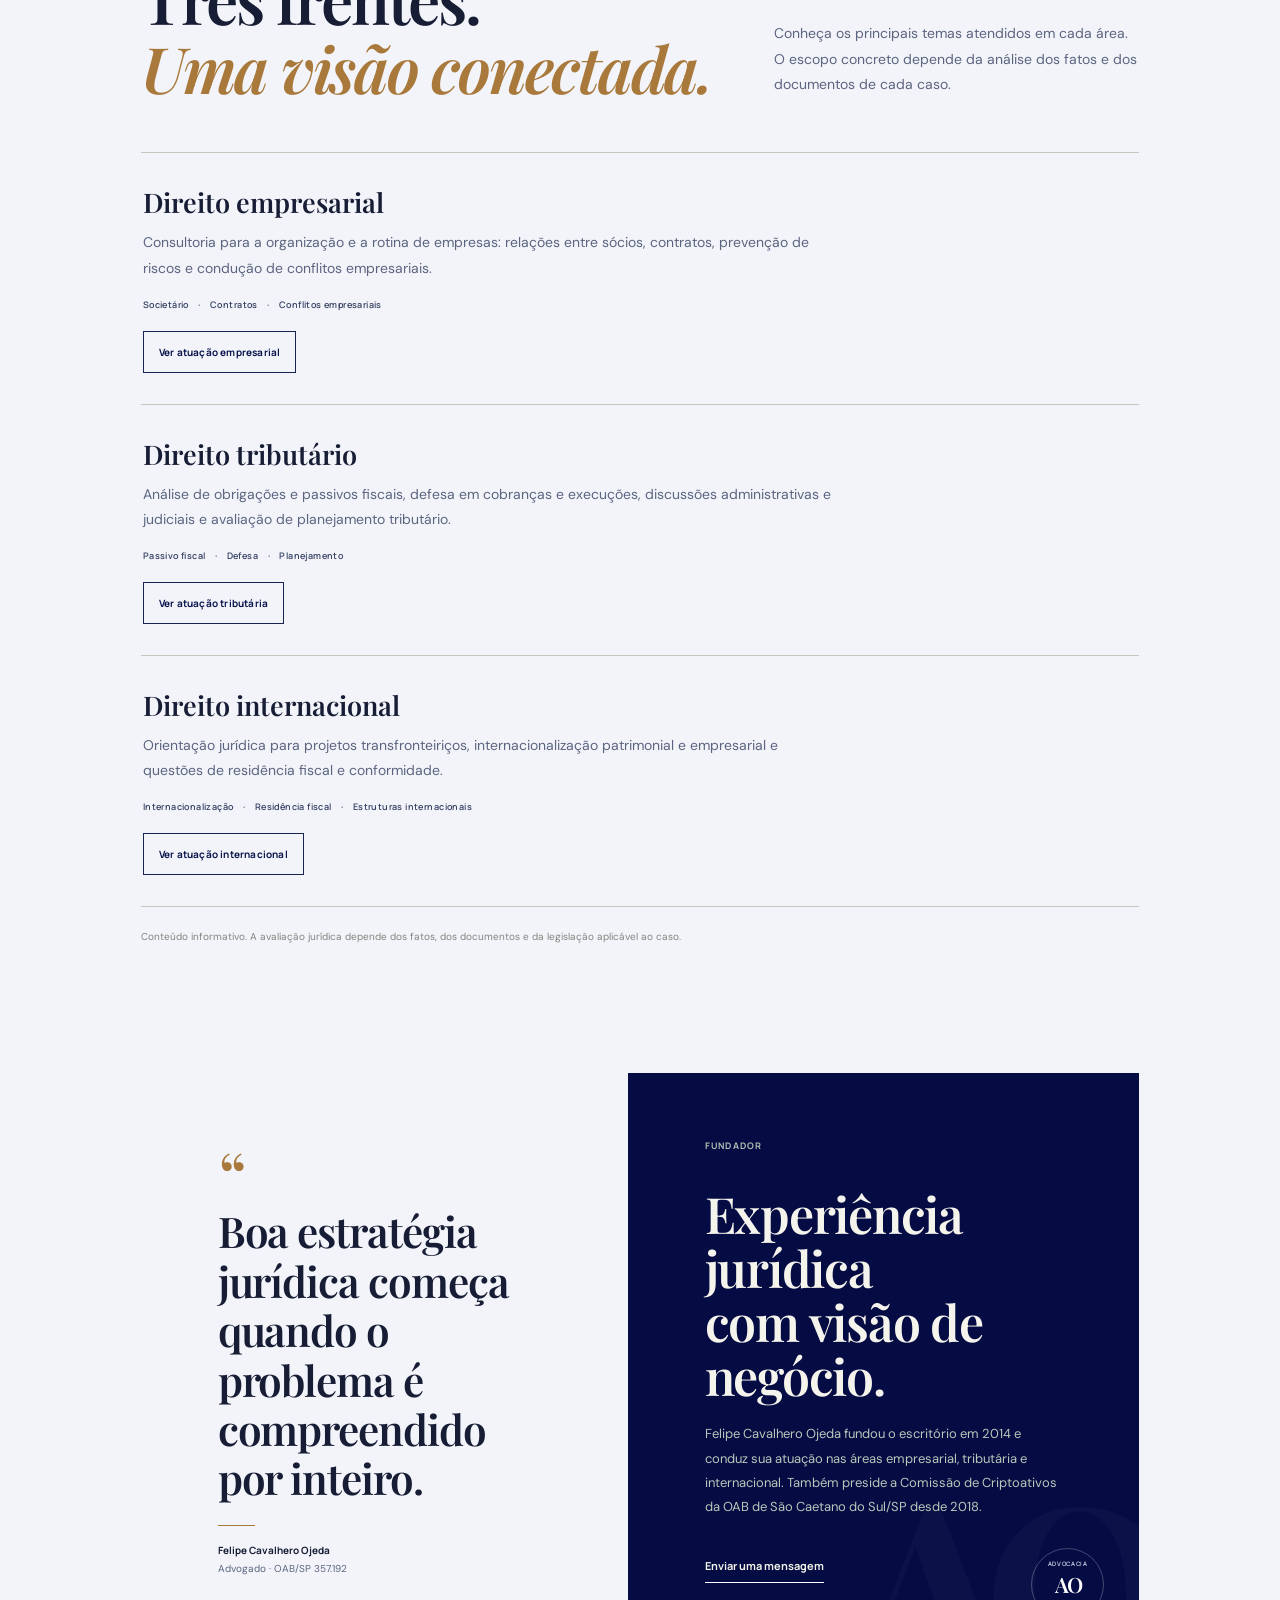
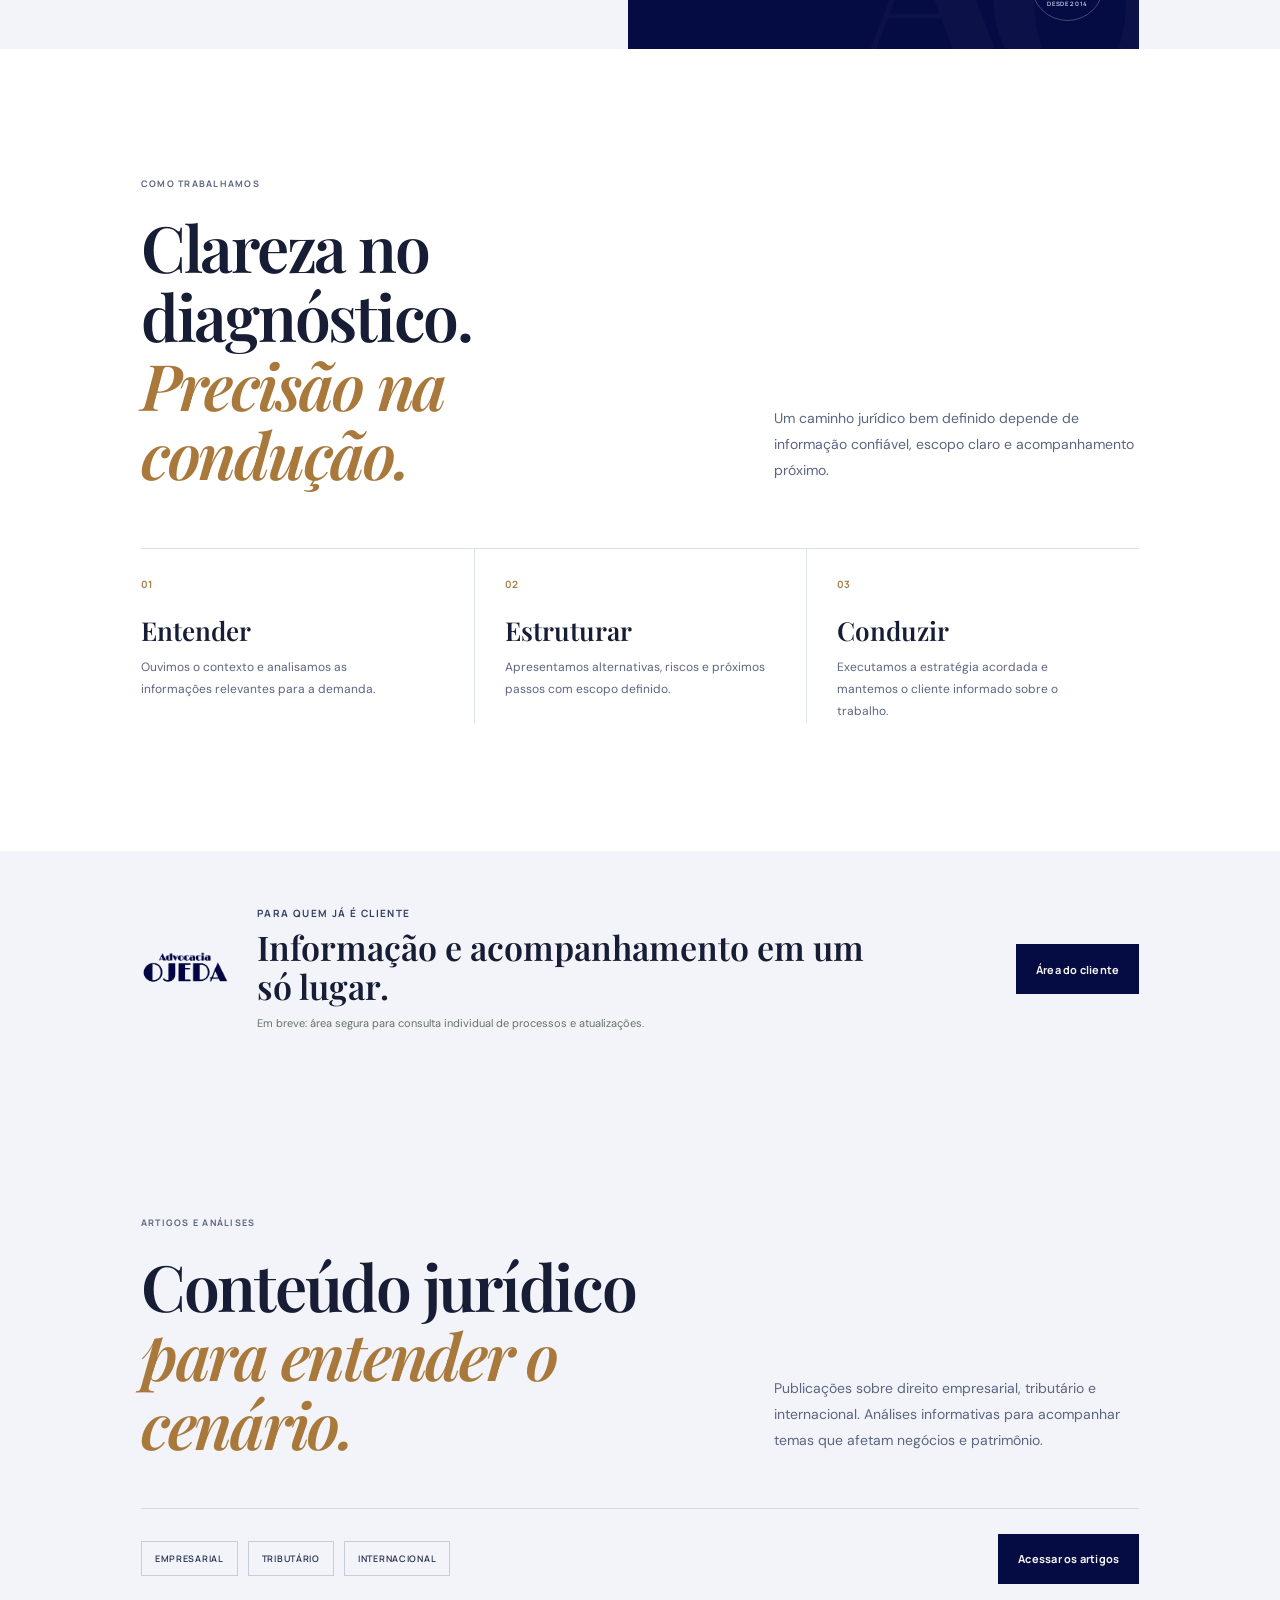
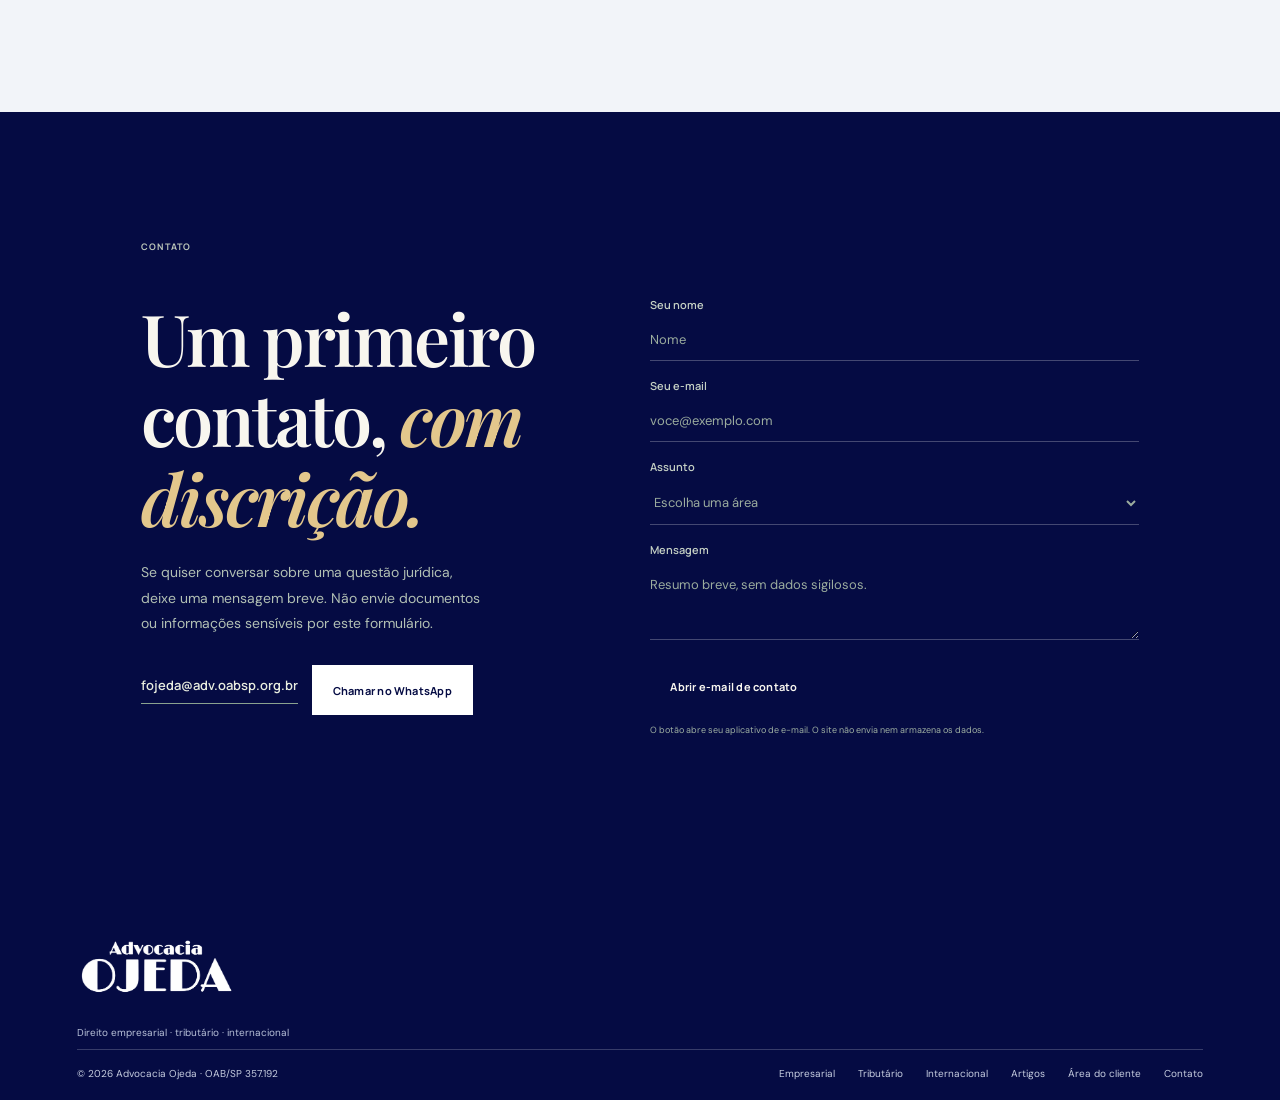
==== commit f62d0108: "Refina hierarquia, remove decoração genérica e adiciona SEO básico" ====
--- a/index.html
+++ b/index.html
@@ -8,11 +8,45 @@
   <meta property="og:type" content="website">
   <meta property="og:title" content="Advocacia Ojeda | Direito para negócios e patrimônio">
   <meta property="og:description" content="Atuação jurídica empresarial, tributária e internacional desde 2014.">
+  <meta property="og:url" content="https://advocaciaojeda.com/">
+  <meta property="og:image" content="https://advocaciaojeda.com/logo.png">
+  <meta property="og:site_name" content="Advocacia Ojeda">
+  <meta name="twitter:card" content="summary_large_image">
+  <meta name="twitter:title" content="Advocacia Ojeda | Direito empresarial, tributário e internacional">
+  <meta name="twitter:description" content="Atuação jurídica empresarial, tributária e internacional desde 2014.">
+  <meta name="twitter:image" content="https://advocaciaojeda.com/logo.png">
   <title>Advocacia Ojeda | Direito empresarial, tributário e internacional</title>
+  <link rel="canonical" href="https://advocaciaojeda.com/">
+  <link rel="icon" href="logo.png" type="image/png">
   <link rel="preconnect" href="https://fonts.googleapis.com">
   <link rel="preconnect" href="https://fonts.gstatic.com" crossorigin>
   <link href="https://fonts.googleapis.com/css2?family=DM+Sans:wght@400;500;600;700&family=Manrope:wght@400;500;600;700;800&family=Playfair+Display:wght@500;600;700&display=swap" rel="stylesheet">
   <link rel="stylesheet" href="styles.css">
+  <script type="application/ld+json">
+  {
+    "@context": "https://schema.org",
+    "@graph": [
+      {
+        "@type": ["LegalService", "Organization"],
+        "@id": "https://advocaciaojeda.com/#empresa",
+        "name": "Advocacia Ojeda",
+        "url": "https://advocaciaojeda.com/",
+        "logo": "https://advocaciaojeda.com/logo.png",
+        "image": "https://advocaciaojeda.com/logo.png",
+        "areaServed": ["Brasil", "Internacional"],
+        "knowsAbout": ["Direito empresarial", "Direito tributário", "Direito internacional"]
+      },
+      {
+        "@type": "WebSite",
+        "@id": "https://advocaciaojeda.com/#website",
+        "url": "https://advocaciaojeda.com/",
+        "name": "Advocacia Ojeda",
+        "publisher": {"@id": "https://advocaciaojeda.com/#empresa"},
+        "inLanguage": "pt-BR"
+      }
+    ]
+  }
+  </script>
 </head>
 <body>
   <a class="skip-link" href="#conteudo">Pular para o conteúdo</a>
@@ -63,7 +97,7 @@
       <div class="section-heading approach-heading"><div><div class="section-kicker"><span>04</span><span>Como trabalhamos</span></div><h2>Clareza no diagnóstico.<br><em>Precisão na condução.</em></h2></div><p>Um caminho jurídico bem definido depende de informação confiável, escopo claro e acompanhamento próximo.</p></div>
       <div class="steps"><article><span>01</span><h3>Entender</h3><p>Ouvimos o contexto e analisamos as informações relevantes para a demanda.</p></article><article><span>02</span><h3>Estruturar</h3><p>Apresentamos alternativas, riscos e próximos passos com escopo definido.</p></article><article><span>03</span><h3>Conduzir</h3><p>Executamos a estratégia acordada e mantemos o cliente informado sobre o trabalho.</p></article></div>
     </section>
-    <section class="client-band"><div class="client-band-mark" aria-hidden="true"><img src="logo.png" alt=""></div><div><p class="eyebrow">Para quem já é cliente</p><h2>Informação e acompanhamento em um só lugar.</h2><p>Estamos estruturando uma área segura para consulta individual de processos e atualizações.</p></div><a class="button button-dark" href="clientes.html">Área do cliente <span aria-hidden="true">↗</span></a></section>
+    <section class="client-band"><div class="client-band-mark" aria-hidden="true"><img src="logo.png" alt=""></div><div><p class="eyebrow">Para quem já é cliente</p><h2>Informação e acompanhamento em um só lugar.</h2><p>Em breve: área segura para consulta individual de processos e atualizações.</p></div><a class="button button-dark" href="clientes.html">Área do cliente</a></section>
     <section class="blog-promo section" id="artigos">
       <div class="section-heading"><div><div class="section-kicker"><span>05</span><span>Artigos e análises</span></div><h2>Conteúdo jurídico<br><em>para entender o cenário.</em></h2></div><p>Publicações sobre direito empresarial, tributário e internacional. Análises informativas para acompanhar temas que afetam negócios e patrimônio.</p></div>
       <div class="blog-promo-bottom"><div class="blog-topic-tags"><span>Empresarial</span><span>Tributário</span><span>Internacional</span></div><a class="button button-dark" href="blog.html">Acessar os artigos <span aria-hidden="true">↗</span></a></div>
--- a/styles.css
+++ b/styles.css
@@ -5,7 +5,7 @@
 
 
 /* Identidade visual Advocacia Ojeda: azul-marinho, branco e neutros. */
-:root{--forest:#050b43;--forest-2:#101b5a;--mint:#f5f6fb;--paper:#fff;--cream:#f2f4f9;--white:#fff;--ink:#171d35;--muted:#606981;--line:#dce1ec;--gold:#142052}
+:root{--forest:#050b43;--forest-2:#101b5a;--mint:#f5f6fb;--paper:#fff;--cream:#f2f4f9;--white:#fff;--ink:#171d35;--muted:#5c6580;--line:#dce1ec;--gold:#a9793c}
 .brand-logo{display:block;width:158px;height:auto;max-height:76px;object-fit:contain}
 .brand-footer .brand-logo{filter:brightness(0) invert(1)}
 .hero:before{background:linear-gradient(118deg,#050b43 0%,#050b43 52%,#101b5a 100%)}
@@ -236,3 +236,9 @@
 .footer-bottom{font-size:10px}
 .contact-form label{font-size:11px}
 .contact-form input,.contact-form select,.contact-form textarea{font-size:13px}
+.signature-line{background:var(--accent-light)}
+.quote-rule{background:var(--gold)}
+.section-kicker span:first-child:not(:only-child){display:none}
+.practice-card>.card-number{display:none}
+.practice-list .practice-card{grid-template-columns:minmax(0,1fr)}
+a span[aria-hidden="true"]{display:none}
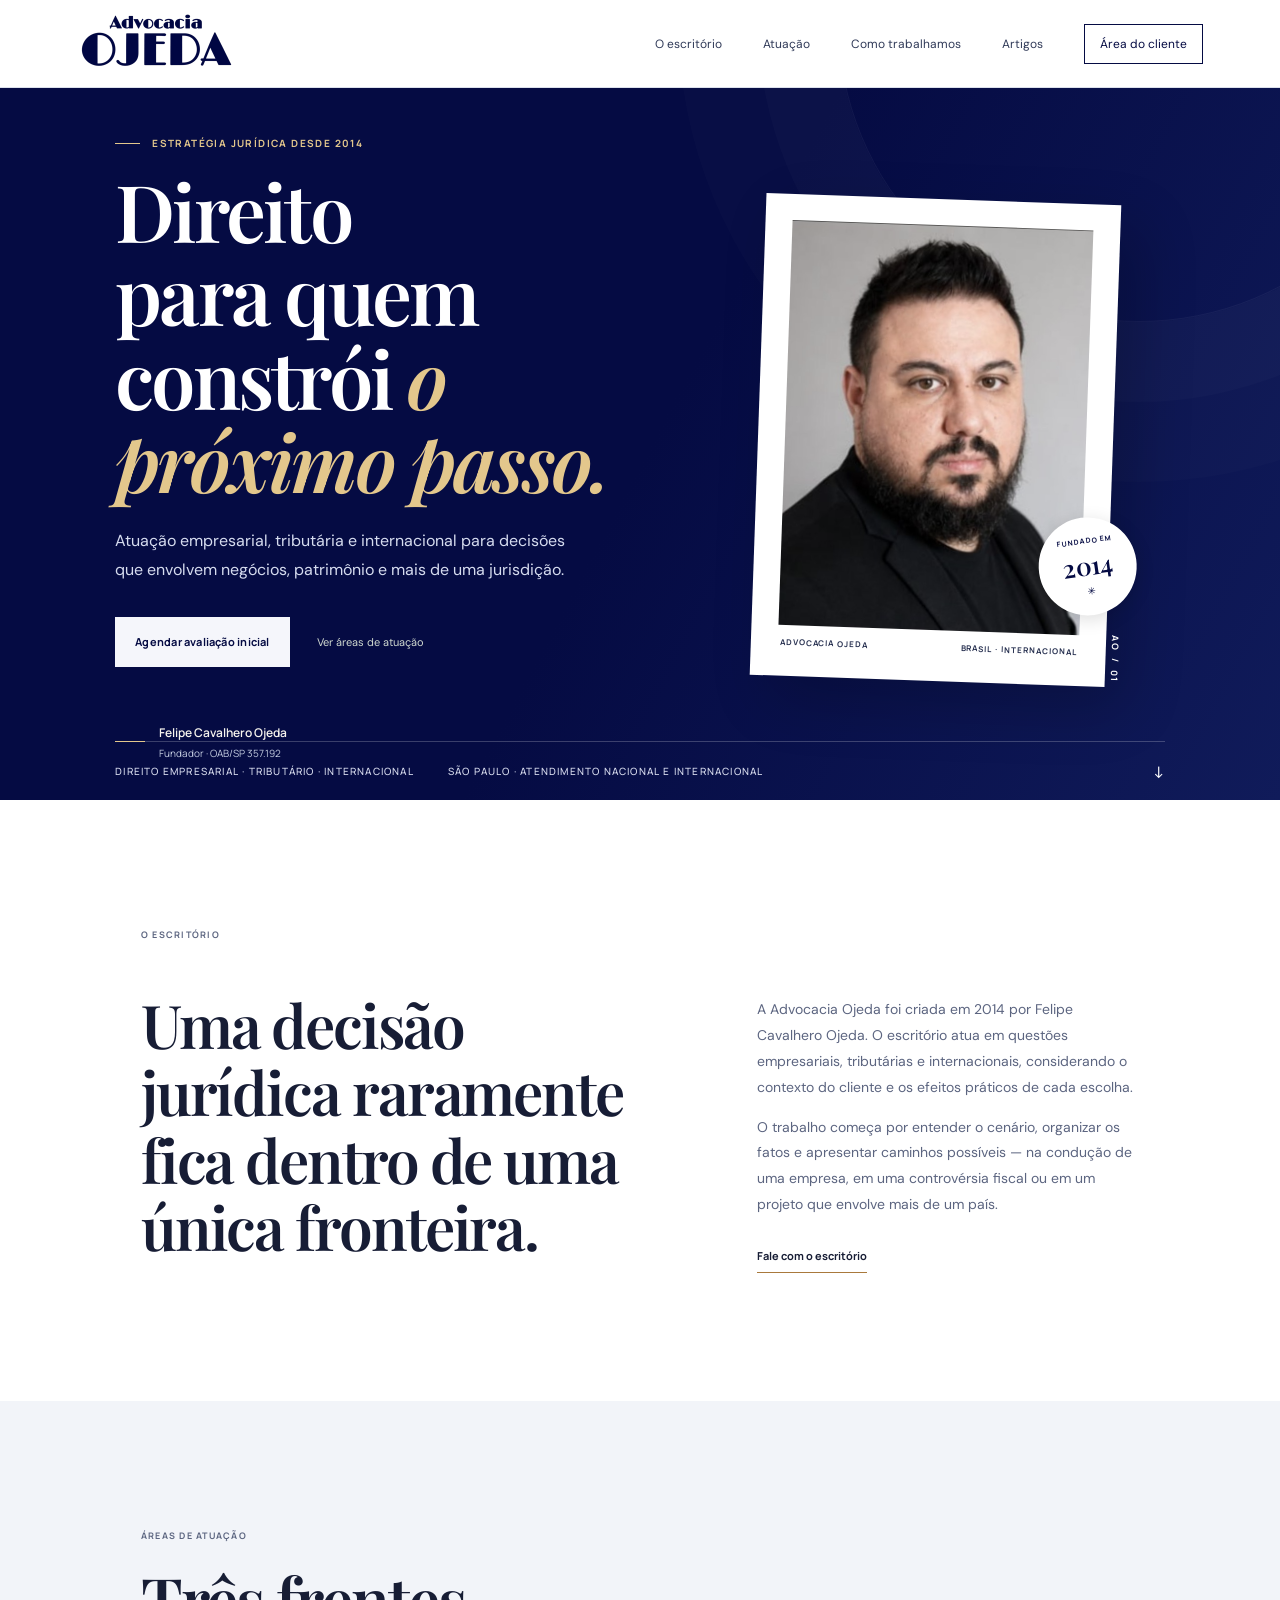
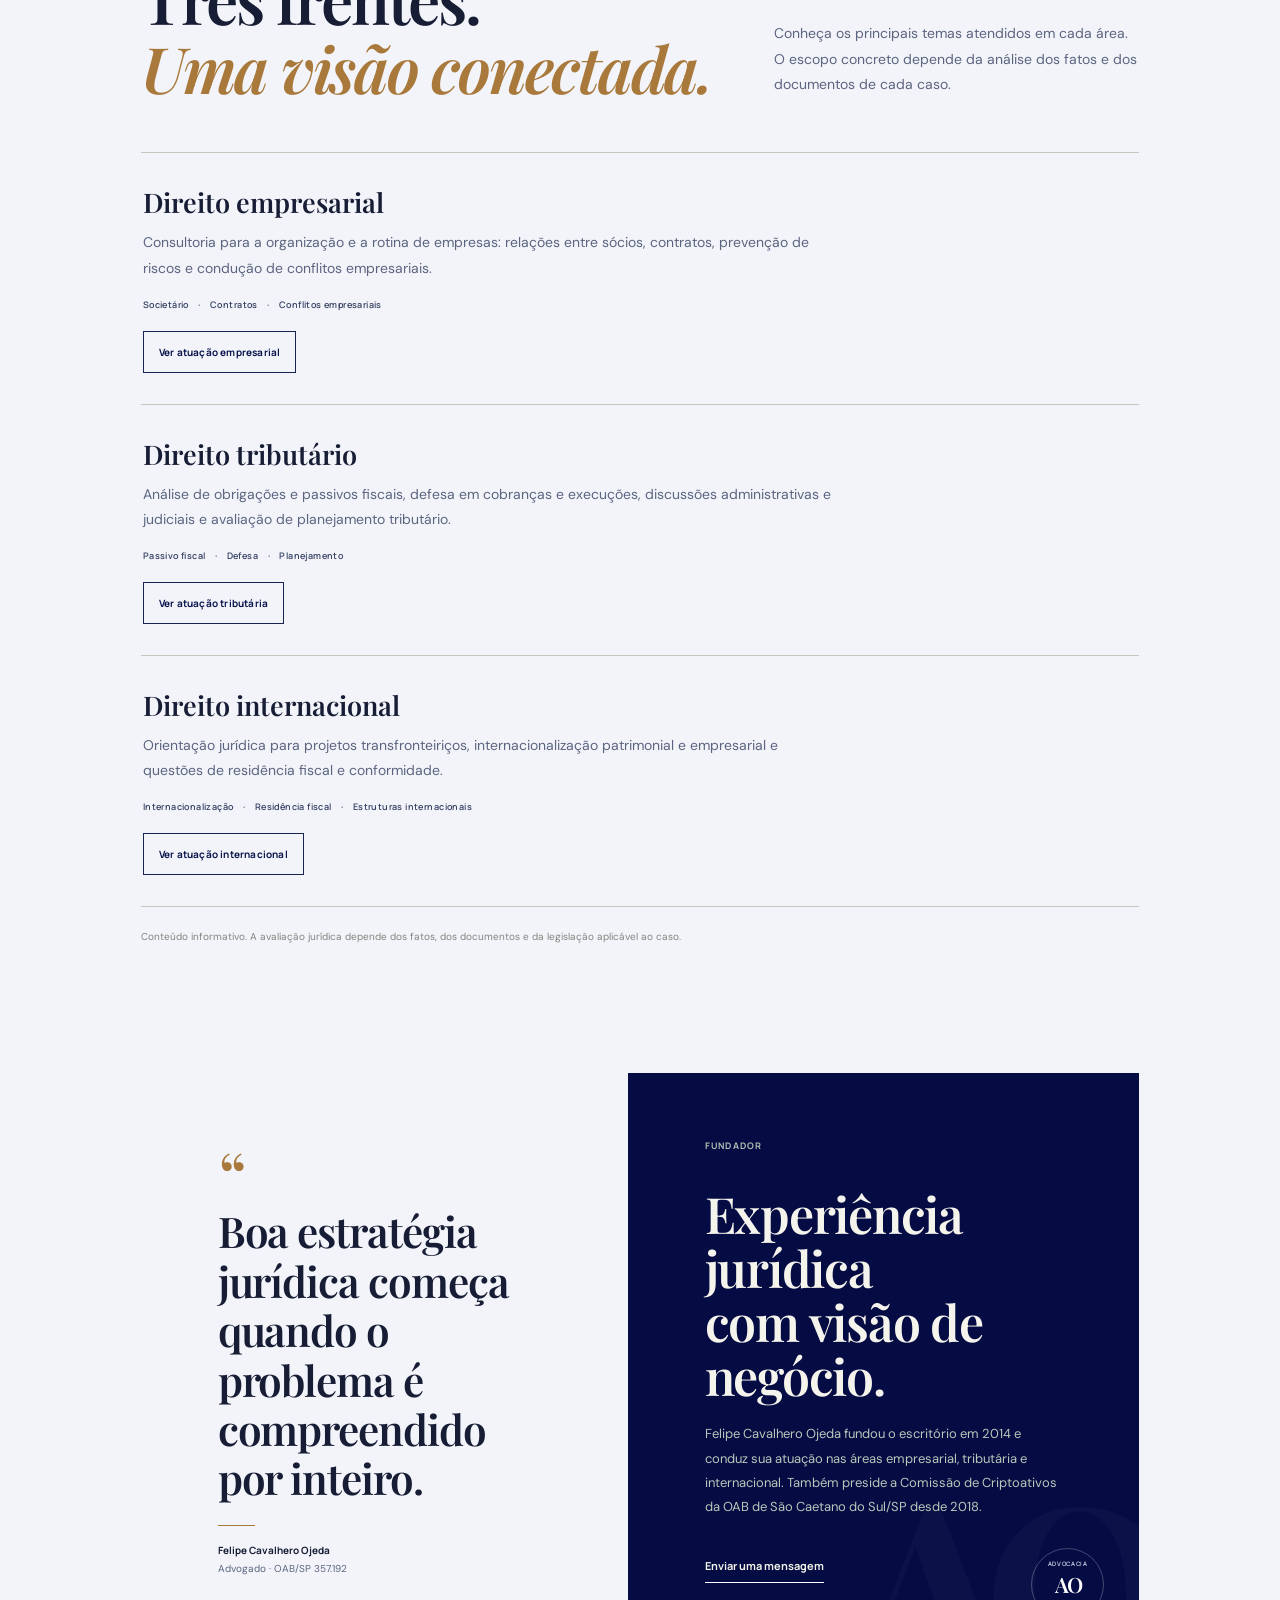
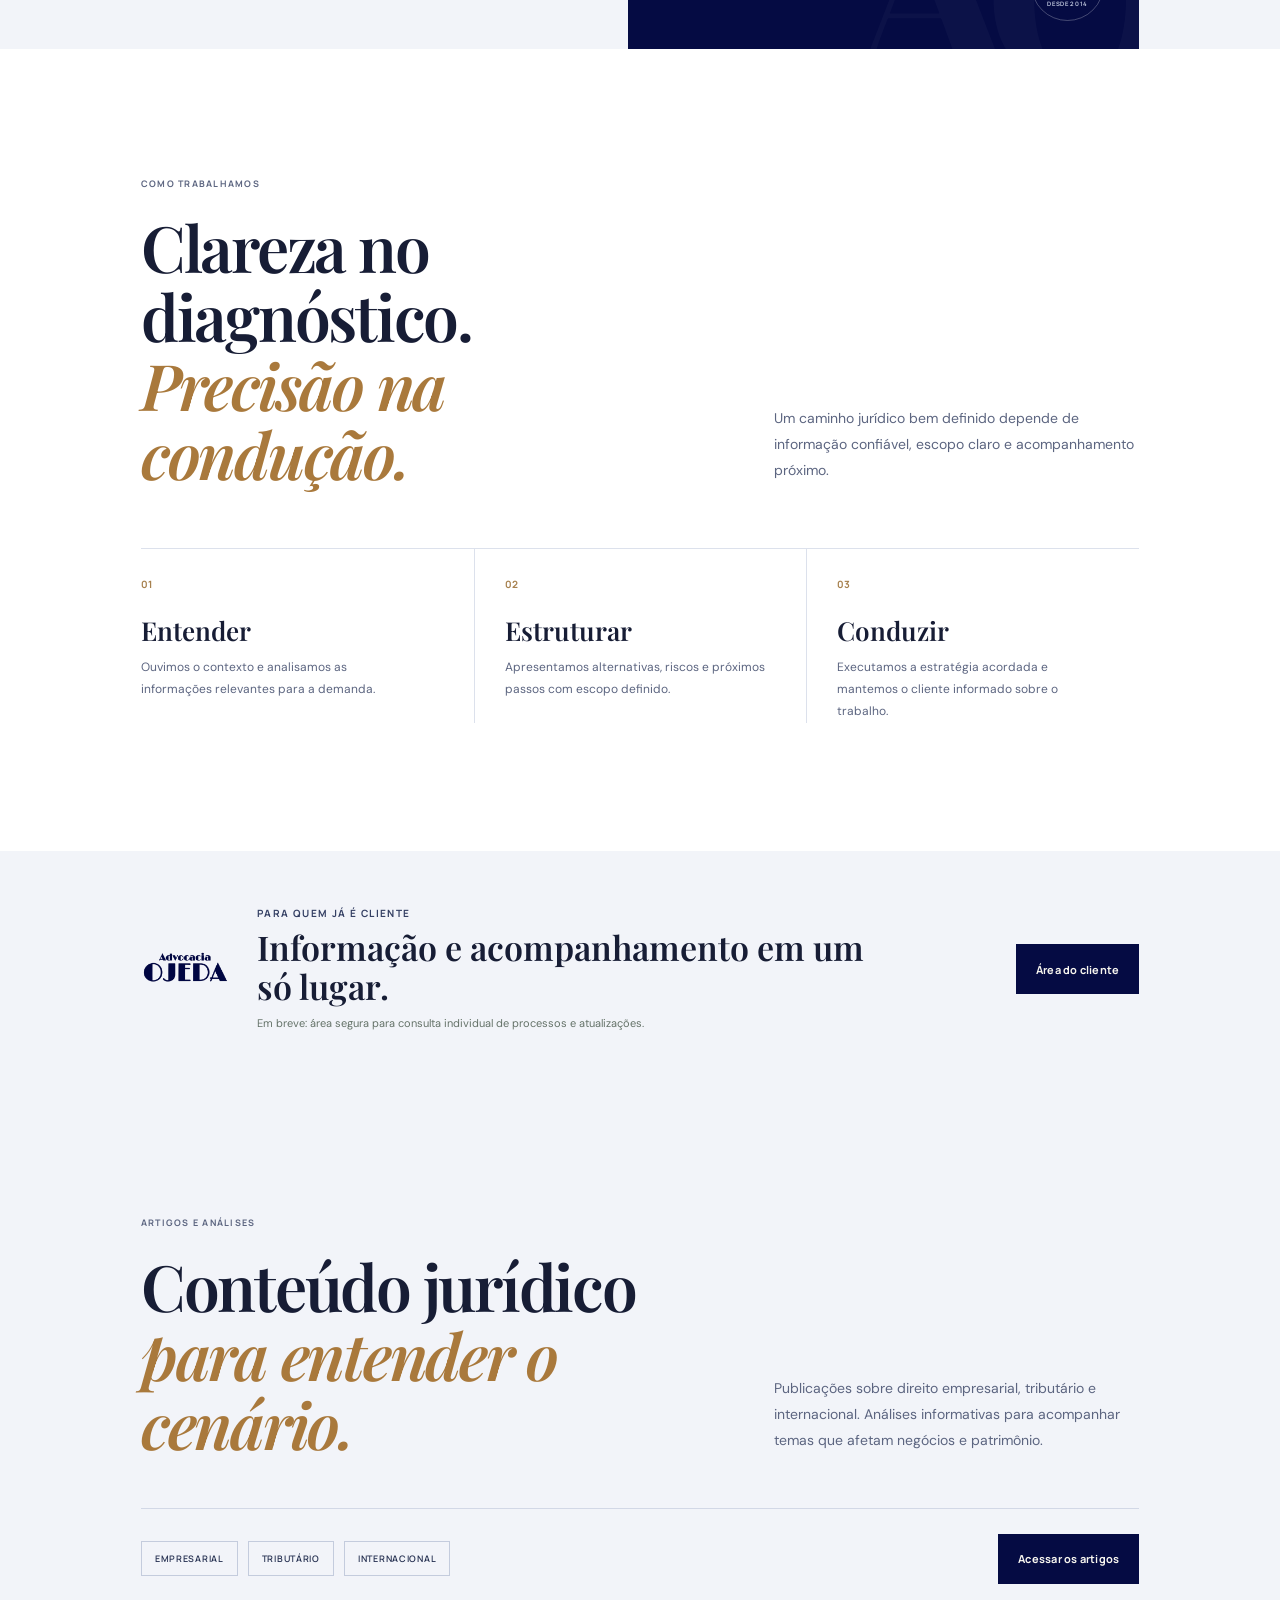
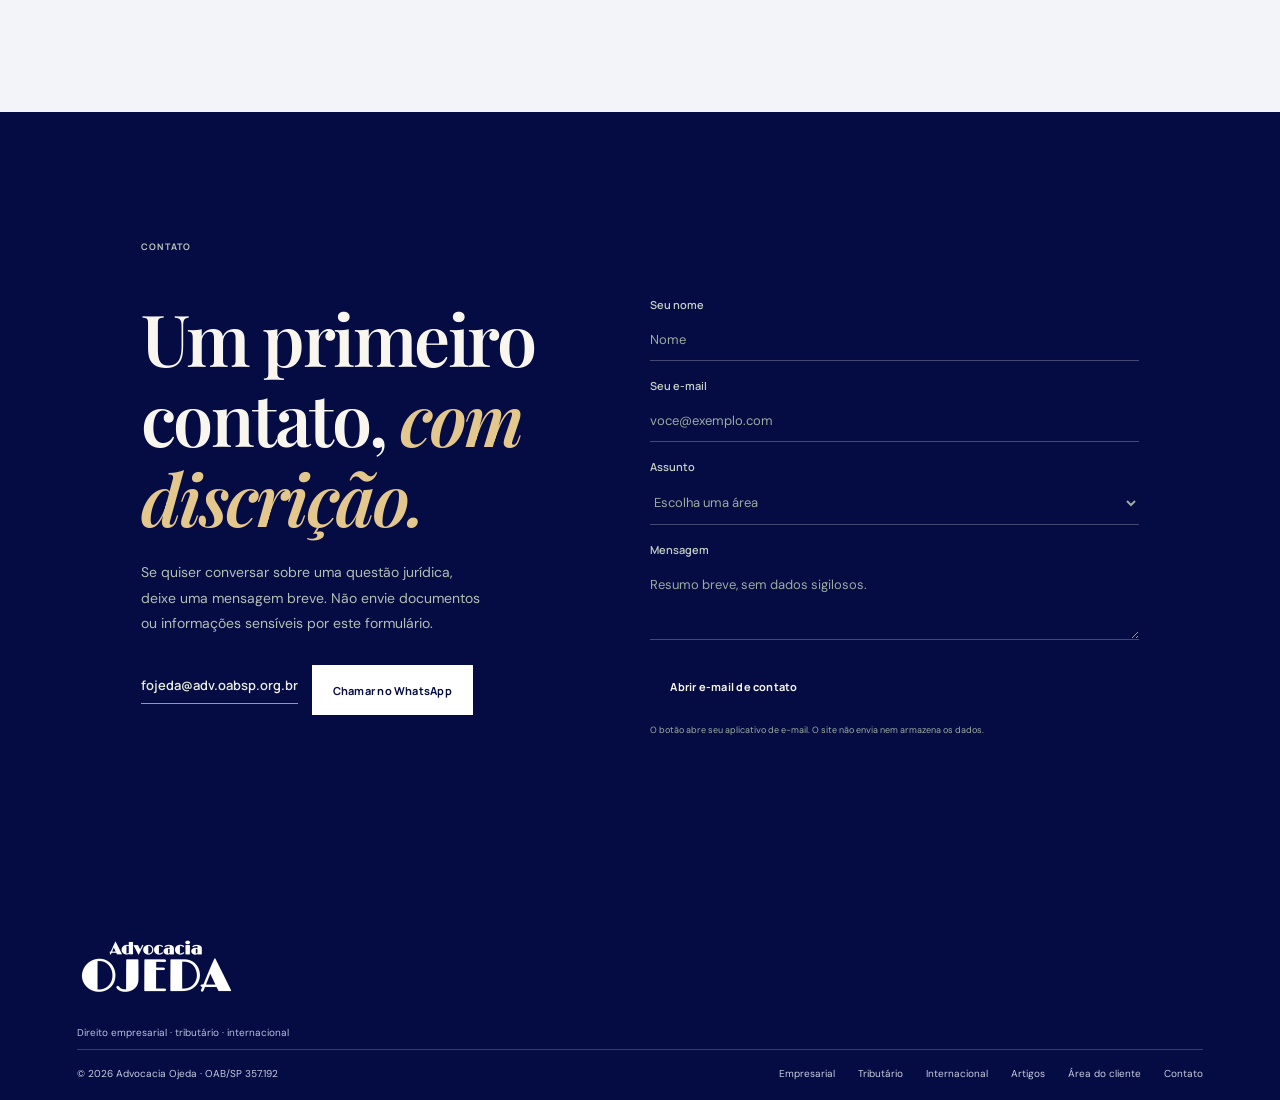
==== commit c0f67267: "Adiciona sitemap/robots e otimiza logo para carregamento" ====
--- a/index.html
+++ b/index.html
@@ -17,7 +17,7 @@
   <meta name="twitter:image" content="https://advocaciaojeda.com/logo.png">
   <title>Advocacia Ojeda | Direito empresarial, tributário e internacional</title>
   <link rel="canonical" href="https://advocaciaojeda.com/">
-  <link rel="icon" href="logo.png" type="image/png">
+  <link rel="icon" href="logo-opt.png" type="image/png">
   <link rel="preconnect" href="https://fonts.googleapis.com">
   <link rel="preconnect" href="https://fonts.gstatic.com" crossorigin>
   <link href="https://fonts.googleapis.com/css2?family=DM+Sans:wght@400;500;600;700&family=Manrope:wght@400;500;600;700;800&family=Playfair+Display:wght@500;600;700&display=swap" rel="stylesheet">
@@ -51,7 +51,7 @@
 <body>
   <a class="skip-link" href="#conteudo">Pular para o conteúdo</a>
   <header class="site-header" id="topo">
-    <a class="brand" href="#topo" aria-label="Advocacia Ojeda, início"><img class="brand-logo" src="logo.png" alt="Advocacia Ojeda"></a>
+    <a class="brand" href="#topo" aria-label="Advocacia Ojeda, início"><img class="brand-logo" src="logo-opt.png" alt="Advocacia Ojeda"></a>
     <button class="menu-toggle" type="button" aria-expanded="false" aria-controls="menu-principal" aria-label="Abrir menu"><span></span><span></span></button>
     <nav class="main-nav" id="menu-principal" aria-label="Navegação principal">
       <a href="#escritorio">O escritório</a><a href="#atuacao">Atuação</a><a href="#metodo">Como trabalhamos</a><a href="blog.html">Artigos</a>
@@ -97,7 +97,7 @@
       <div class="section-heading approach-heading"><div><div class="section-kicker"><span>04</span><span>Como trabalhamos</span></div><h2>Clareza no diagnóstico.<br><em>Precisão na condução.</em></h2></div><p>Um caminho jurídico bem definido depende de informação confiável, escopo claro e acompanhamento próximo.</p></div>
       <div class="steps"><article><span>01</span><h3>Entender</h3><p>Ouvimos o contexto e analisamos as informações relevantes para a demanda.</p></article><article><span>02</span><h3>Estruturar</h3><p>Apresentamos alternativas, riscos e próximos passos com escopo definido.</p></article><article><span>03</span><h3>Conduzir</h3><p>Executamos a estratégia acordada e mantemos o cliente informado sobre o trabalho.</p></article></div>
     </section>
-    <section class="client-band"><div class="client-band-mark" aria-hidden="true"><img src="logo.png" alt=""></div><div><p class="eyebrow">Para quem já é cliente</p><h2>Informação e acompanhamento em um só lugar.</h2><p>Em breve: área segura para consulta individual de processos e atualizações.</p></div><a class="button button-dark" href="clientes.html">Área do cliente</a></section>
+    <section class="client-band"><div class="client-band-mark" aria-hidden="true"><img src="logo-opt.png" alt=""></div><div><p class="eyebrow">Para quem já é cliente</p><h2>Informação e acompanhamento em um só lugar.</h2><p>Em breve: área segura para consulta individual de processos e atualizações.</p></div><a class="button button-dark" href="clientes.html">Área do cliente</a></section>
     <section class="blog-promo section" id="artigos">
       <div class="section-heading"><div><div class="section-kicker"><span>05</span><span>Artigos e análises</span></div><h2>Conteúdo jurídico<br><em>para entender o cenário.</em></h2></div><p>Publicações sobre direito empresarial, tributário e internacional. Análises informativas para acompanhar temas que afetam negócios e patrimônio.</p></div>
       <div class="blog-promo-bottom"><div class="blog-topic-tags"><span>Empresarial</span><span>Tributário</span><span>Internacional</span></div><a class="button button-dark" href="blog.html">Acessar os artigos <span aria-hidden="true">↗</span></a></div>
@@ -108,7 +108,7 @@
       <form class="contact-form" id="contact-form"><label>Seu nome<input name="name" autocomplete="name" required placeholder="Nome"></label><label>Seu e-mail<input name="email" type="email" autocomplete="email" required placeholder="voce@exemplo.com"></label><label>Assunto<select name="subject" required><option value="" selected disabled>Escolha uma área</option><option>Direito empresarial</option><option>Direito tributário</option><option>Direito internacional</option><option>Outro assunto</option></select></label><label>Mensagem<textarea name="message" rows="3" placeholder="Resumo breve, sem dados sigilosos."></textarea></label><button class="button button-dark" type="submit">Abrir e-mail de contato</button><p class="form-note">O botão abre seu aplicativo de e-mail. O site não envia nem armazena os dados.</p><p class="form-feedback" id="form-feedback" role="status" aria-live="polite"></p></form></div>
     </section>
   </main>
-  <footer class="site-footer"><a class="brand brand-footer" href="#topo" aria-label="Advocacia Ojeda"><img class="brand-logo" src="logo.png" alt="Advocacia Ojeda"></a><p>Direito empresarial · tributário · internacional</p><div class="footer-bottom"><span>© <span id="year">2026</span> Advocacia Ojeda · OAB/SP 357.192</span><a href="empresarial.html">Empresarial</a><a href="tributario.html">Tributário</a><a href="internacional.html">Internacional</a><a href="blog.html">Artigos</a><a href="clientes.html">Área do cliente</a><a href="mailto:fojeda@adv.oabsp.org.br">Contato</a></div></footer>
+  <footer class="site-footer"><a class="brand brand-footer" href="#topo" aria-label="Advocacia Ojeda"><img class="brand-logo" src="logo-opt.png" alt="Advocacia Ojeda"></a><p>Direito empresarial · tributário · internacional</p><div class="footer-bottom"><span>© <span id="year">2026</span> Advocacia Ojeda · OAB/SP 357.192</span><a href="empresarial.html">Empresarial</a><a href="tributario.html">Tributário</a><a href="internacional.html">Internacional</a><a href="blog.html">Artigos</a><a href="clientes.html">Área do cliente</a><a href="mailto:fojeda@adv.oabsp.org.br">Contato</a></div></footer>
   <script src="script.js" defer></script>
 </body>
 </html>
